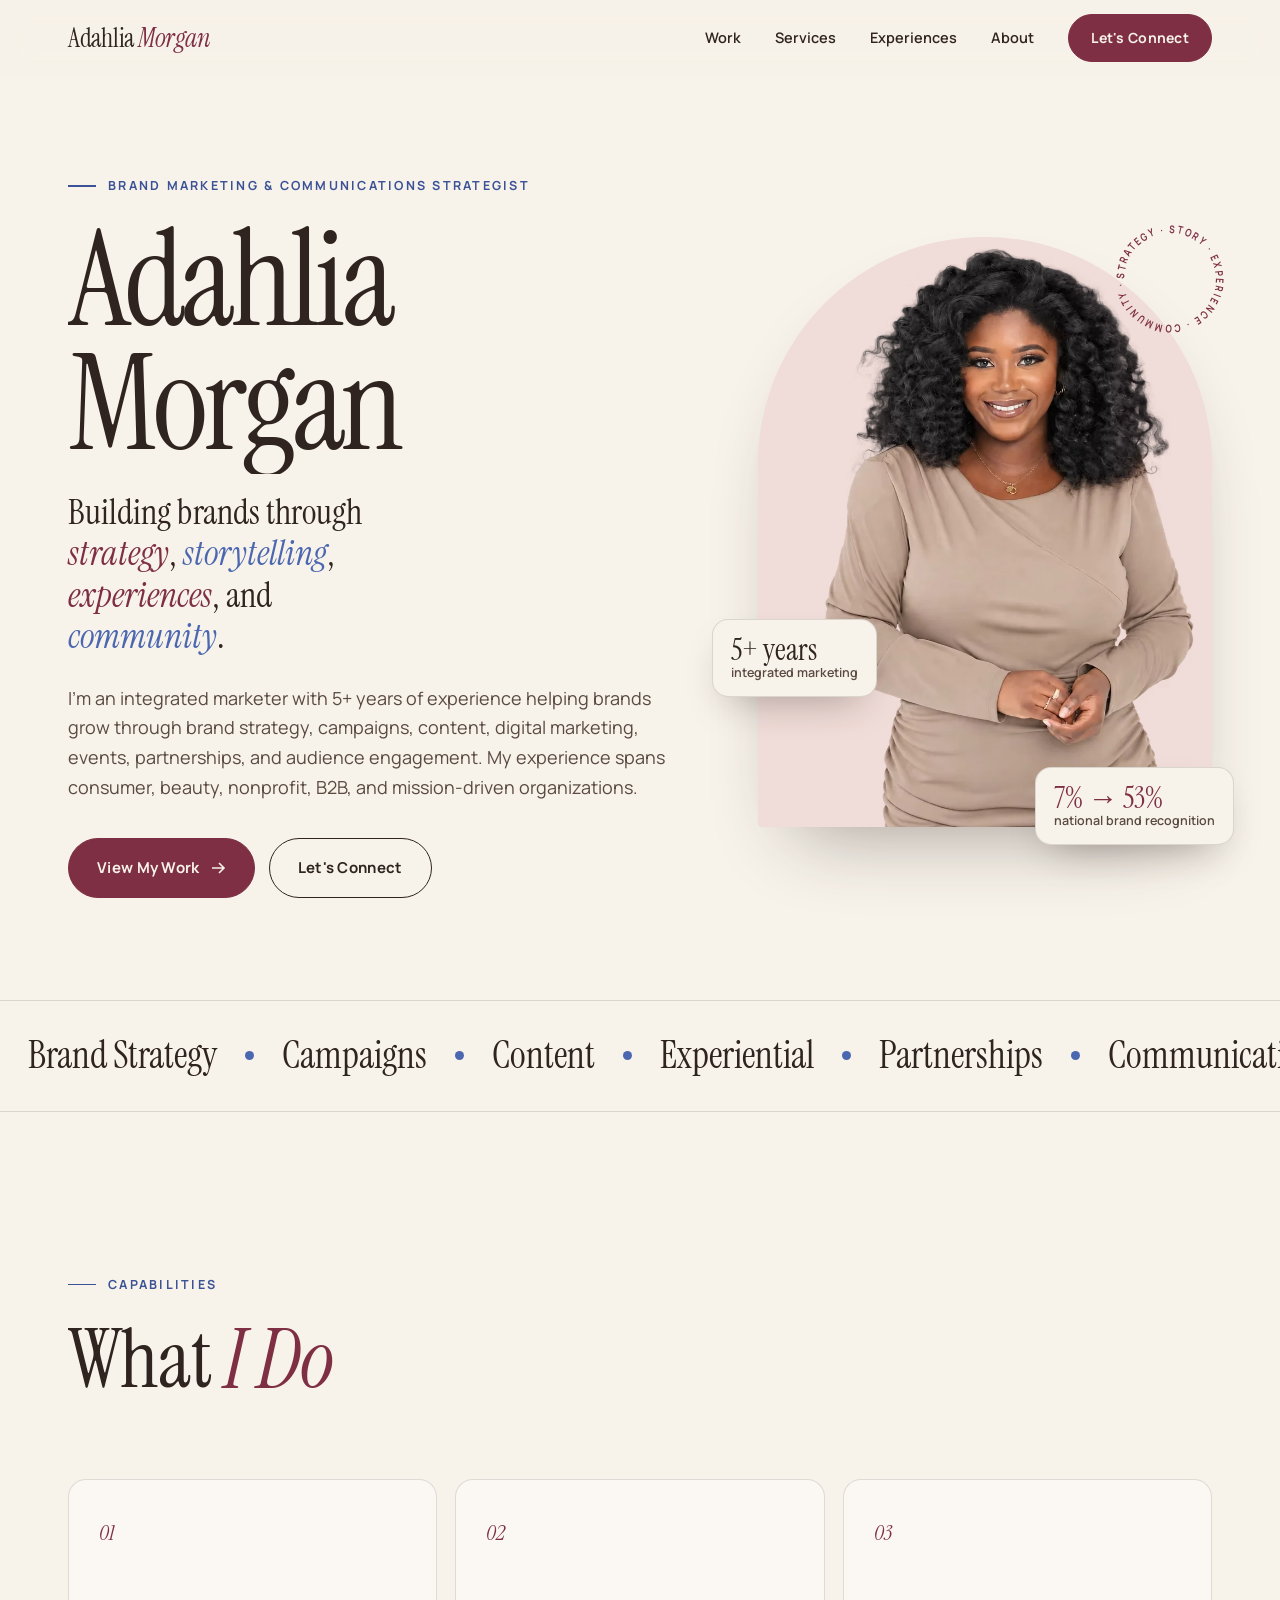
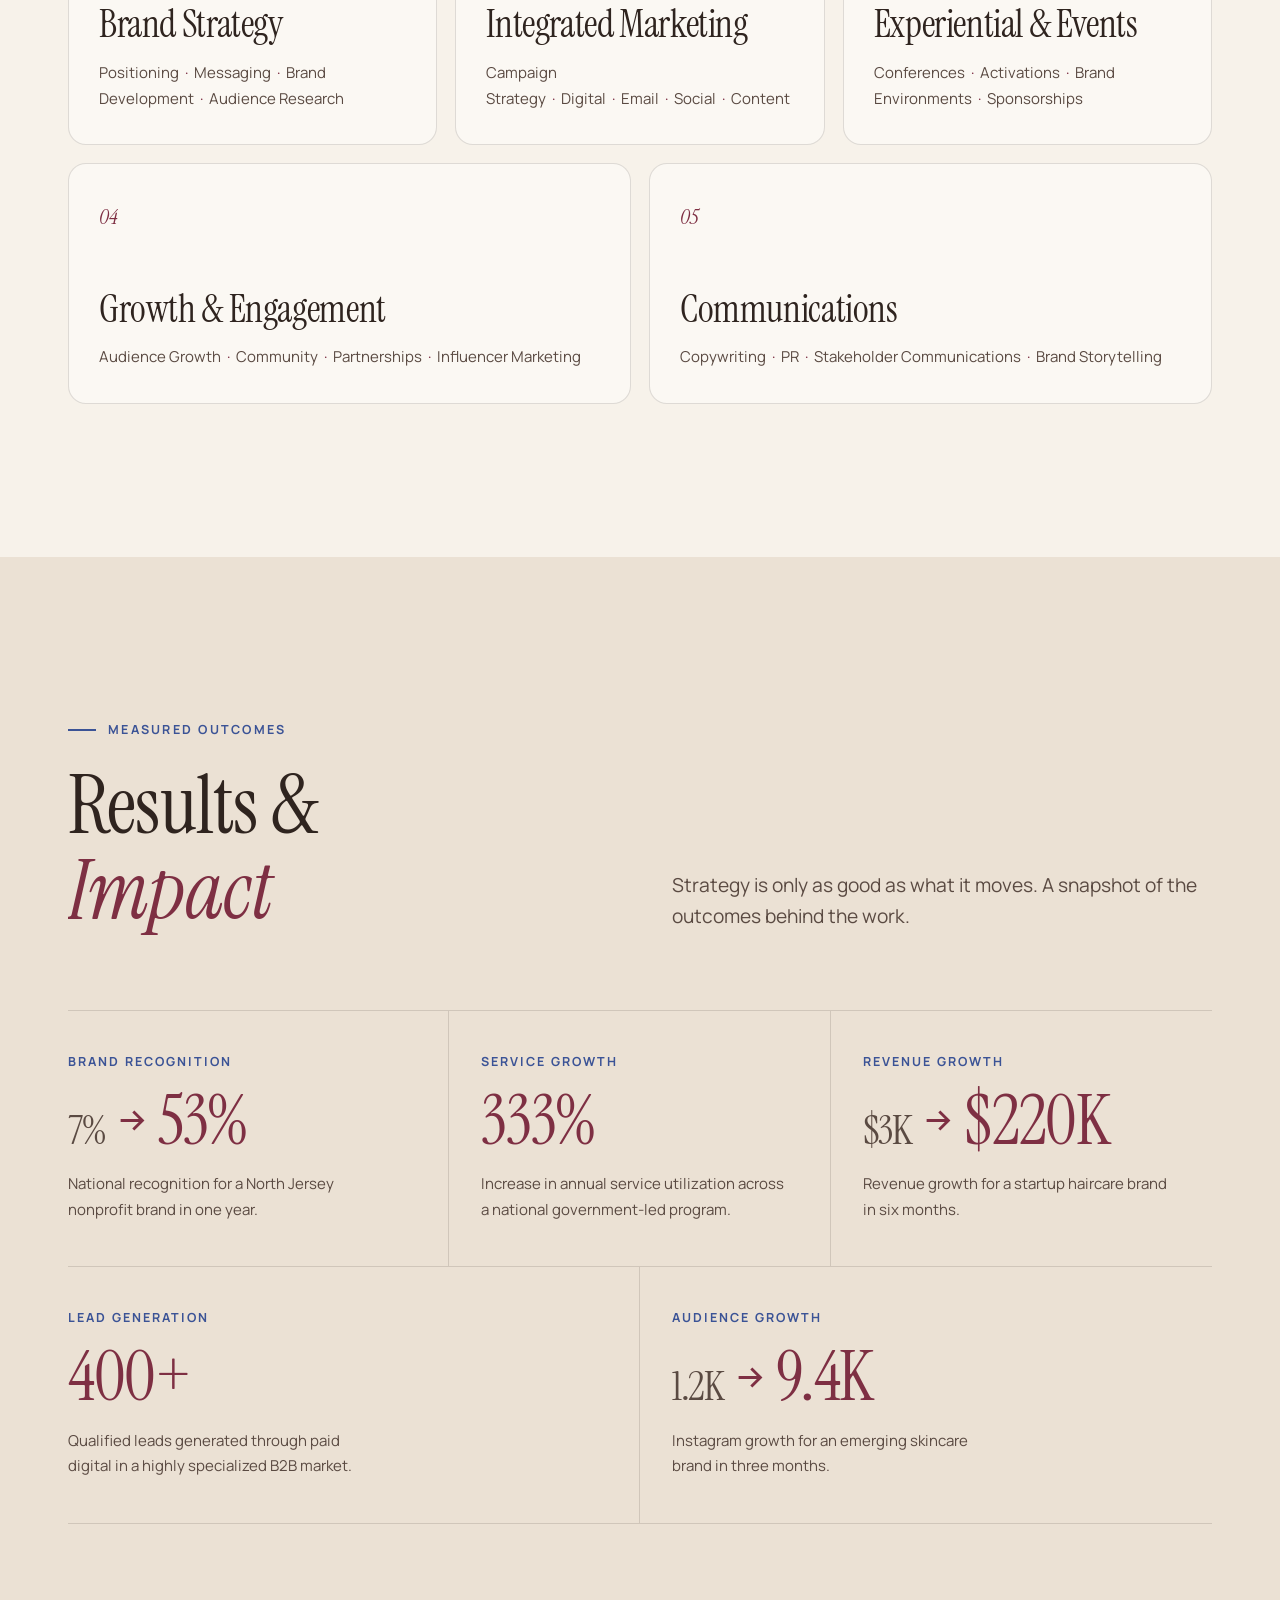
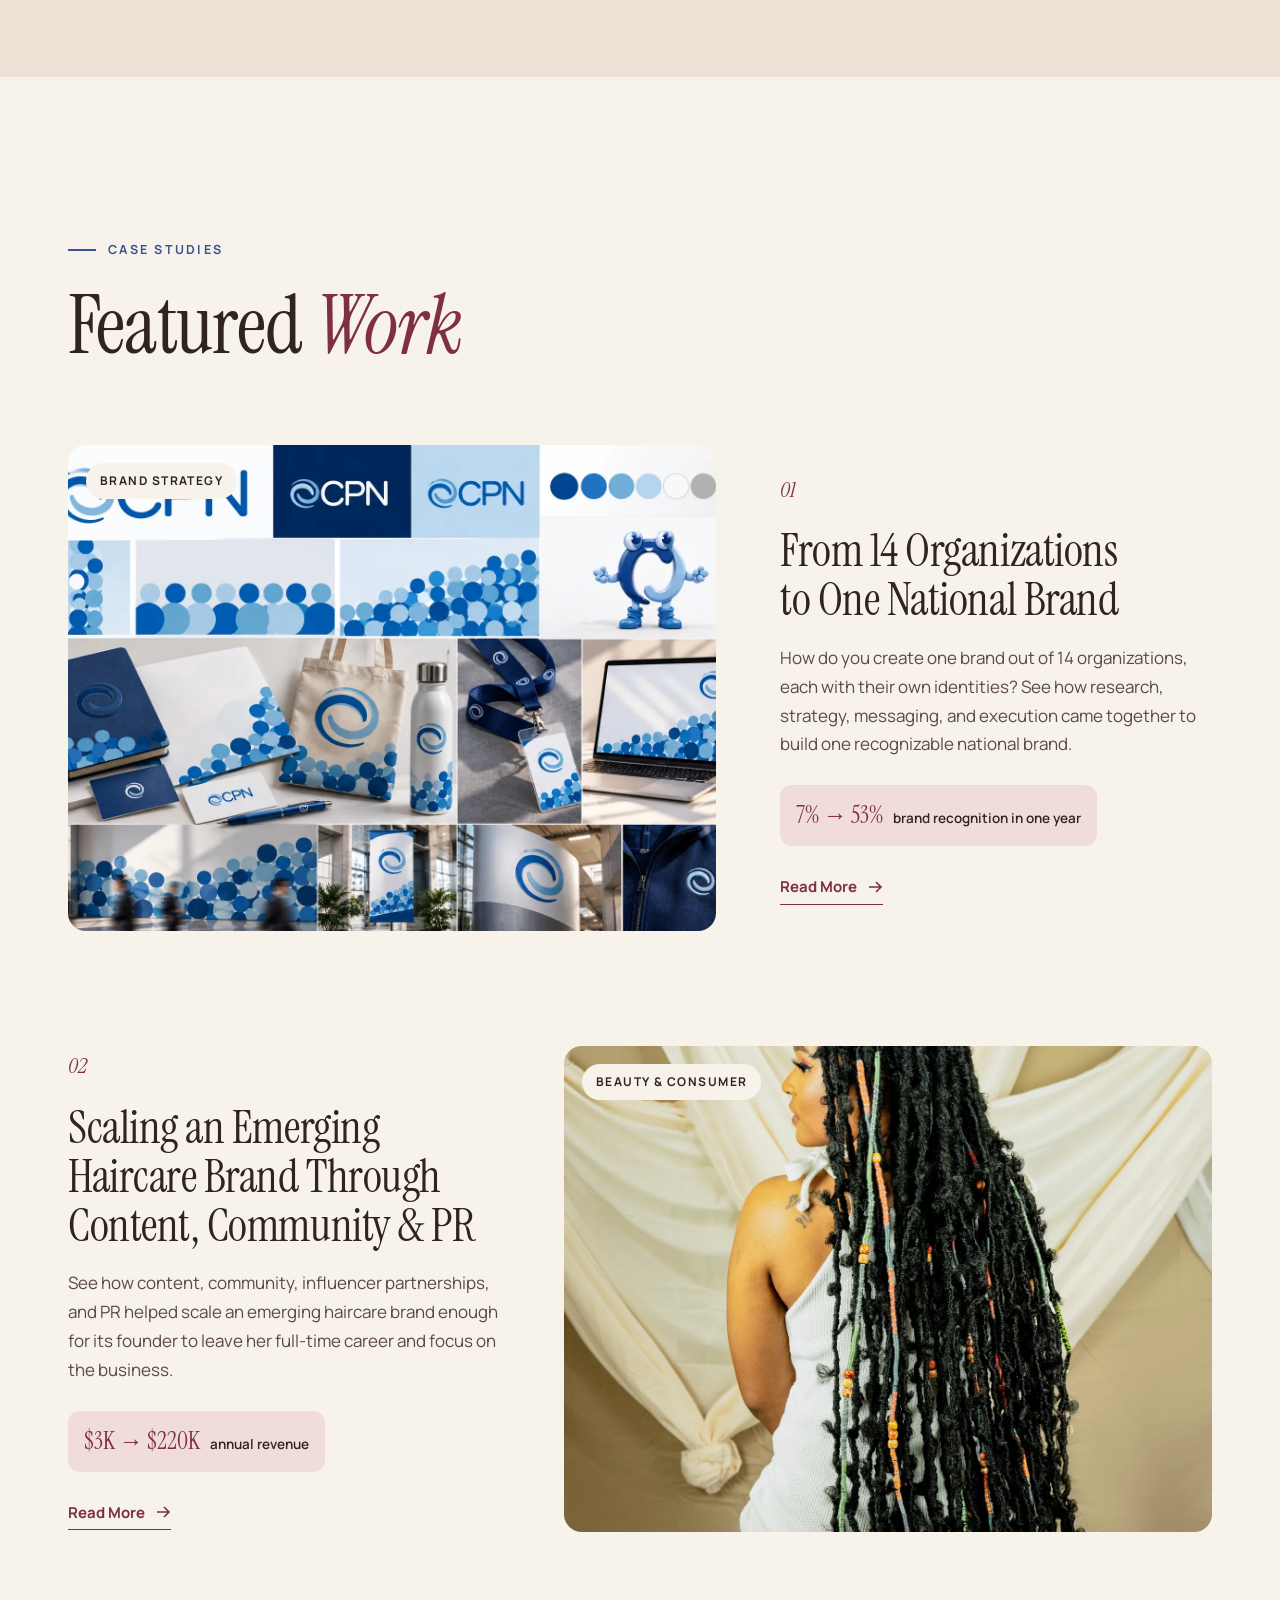
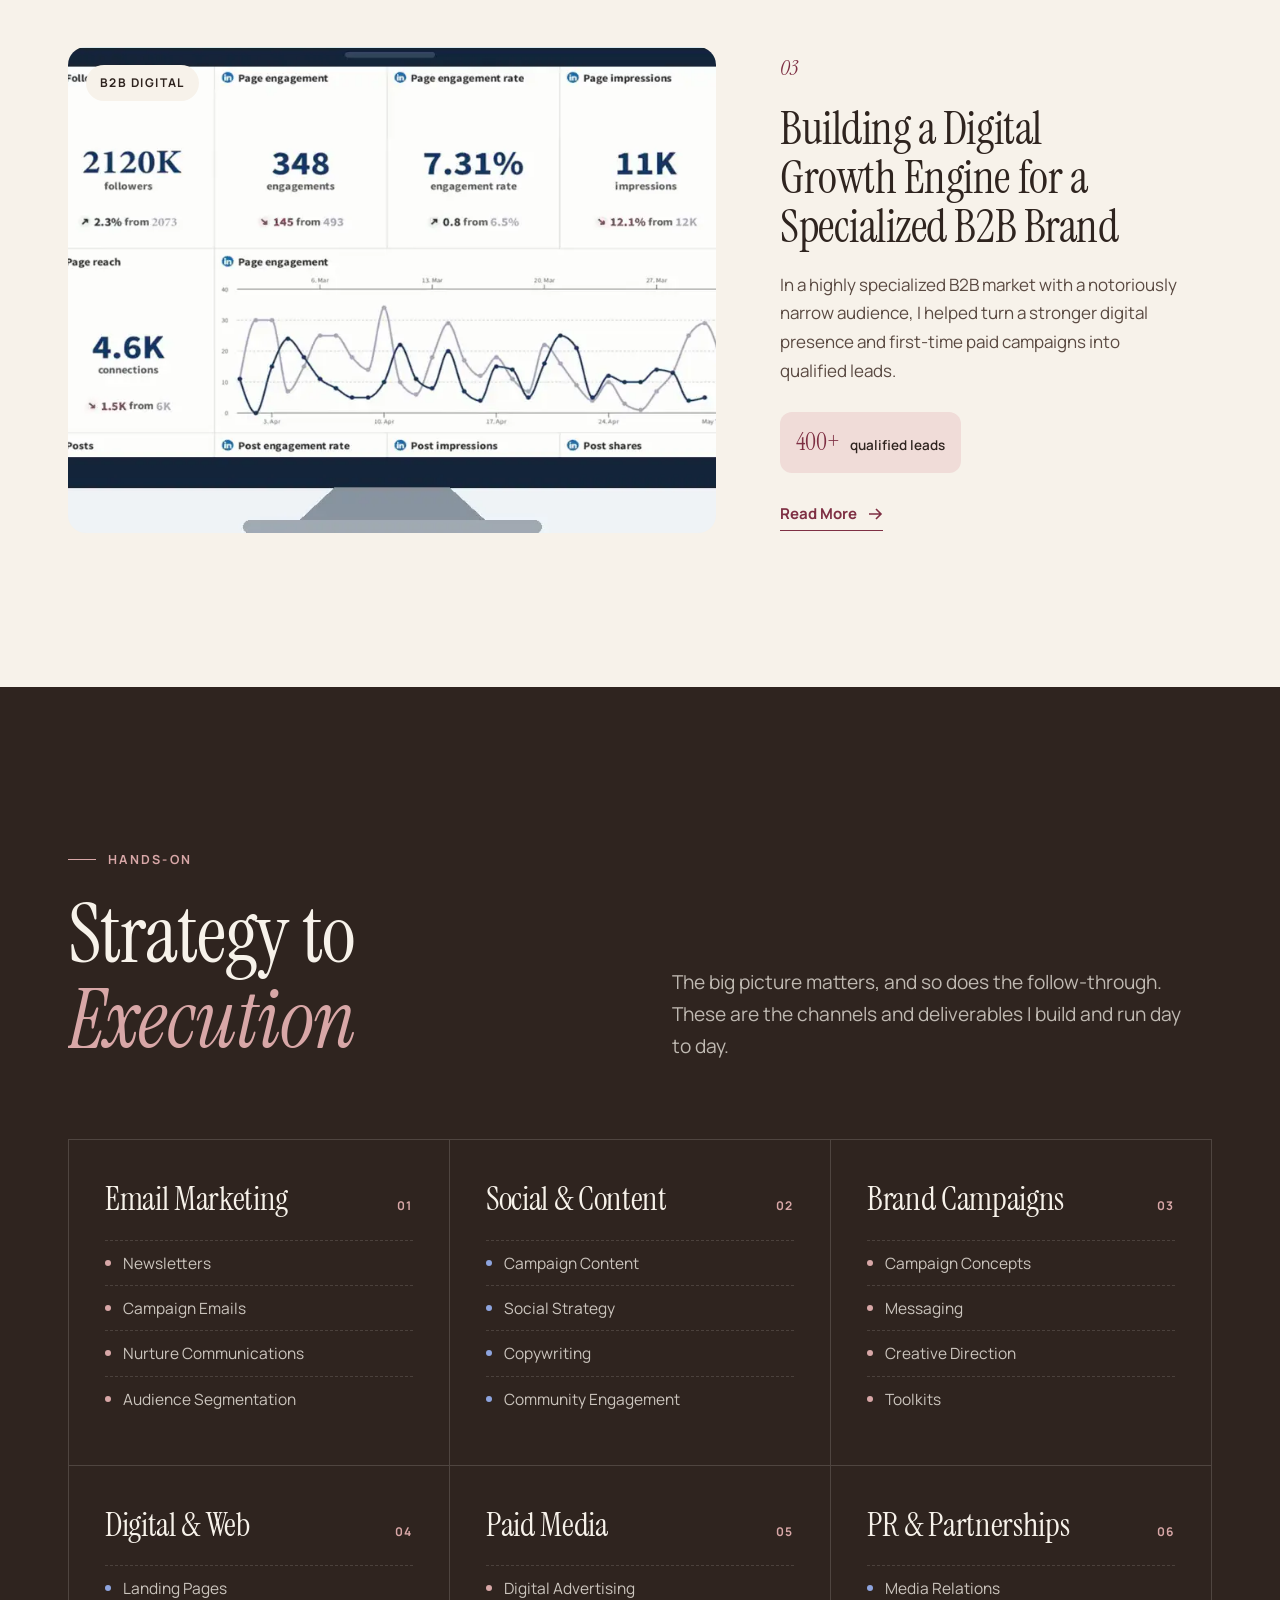
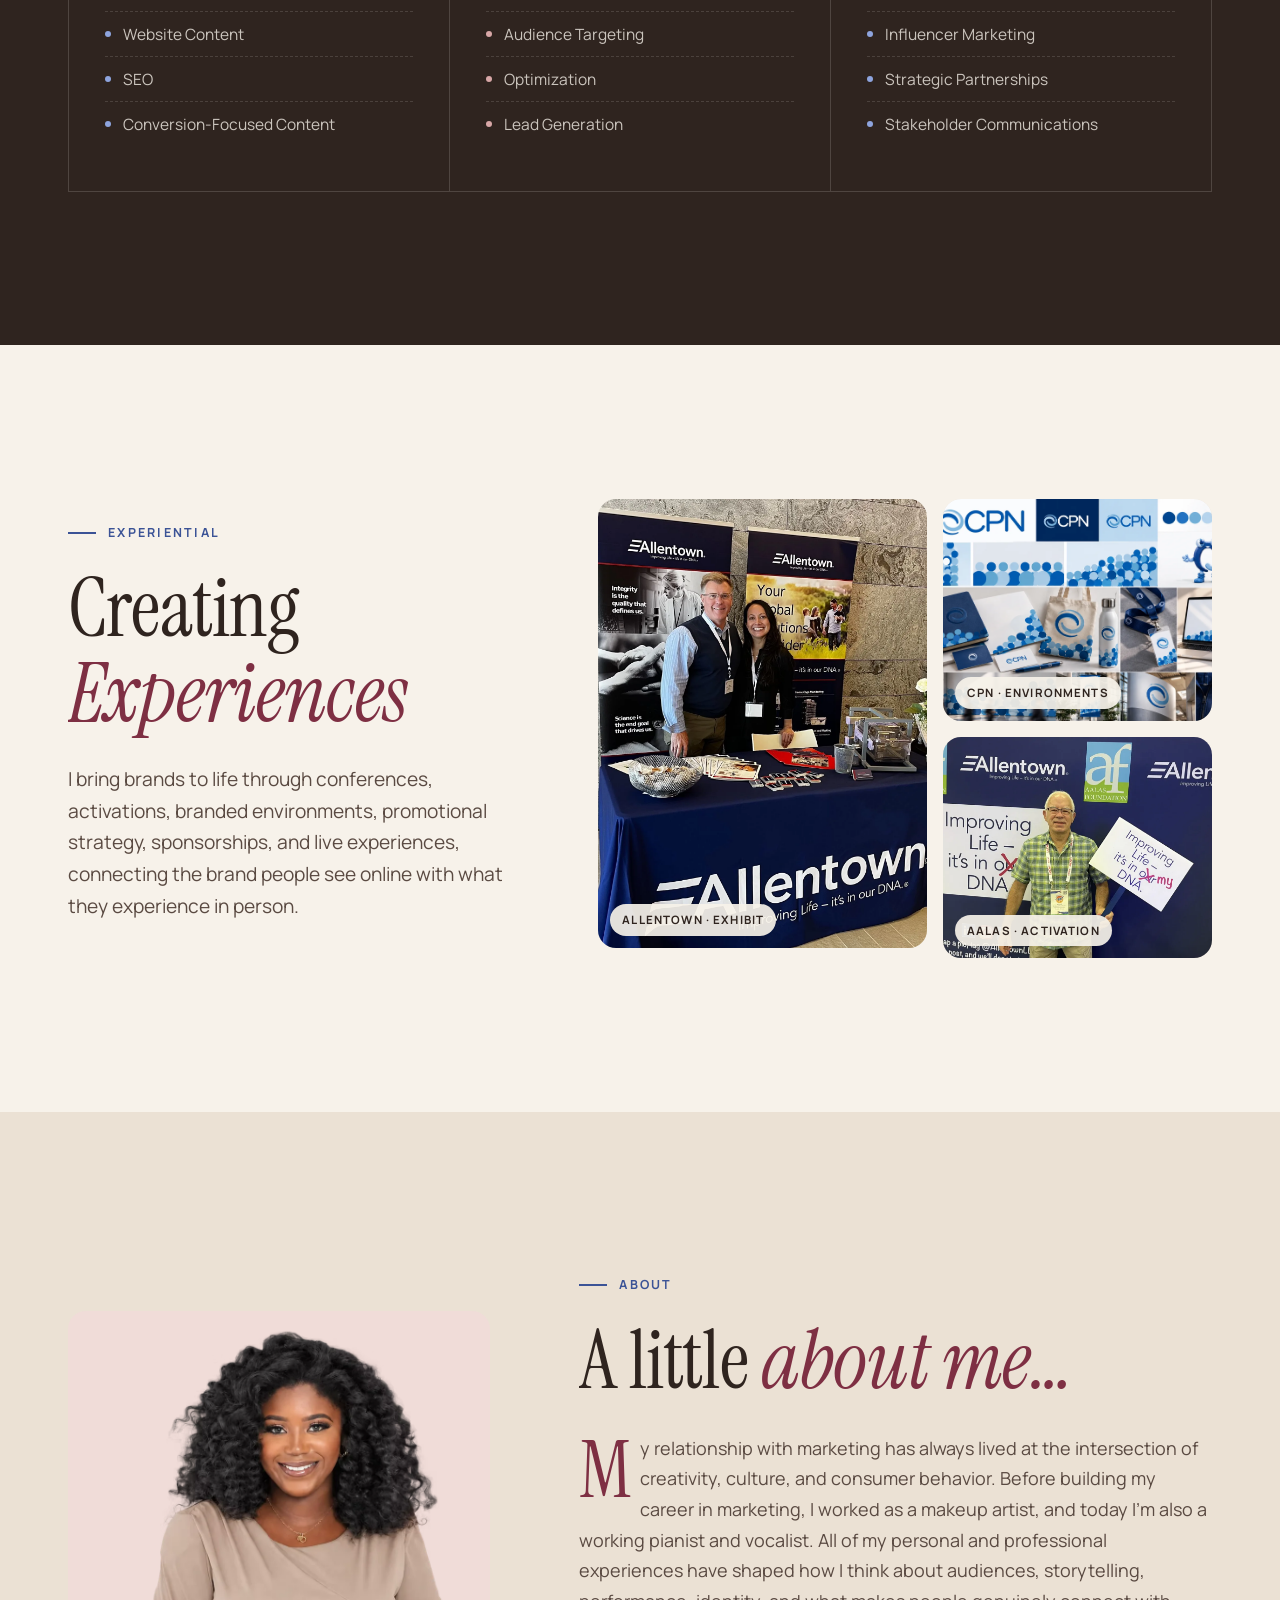
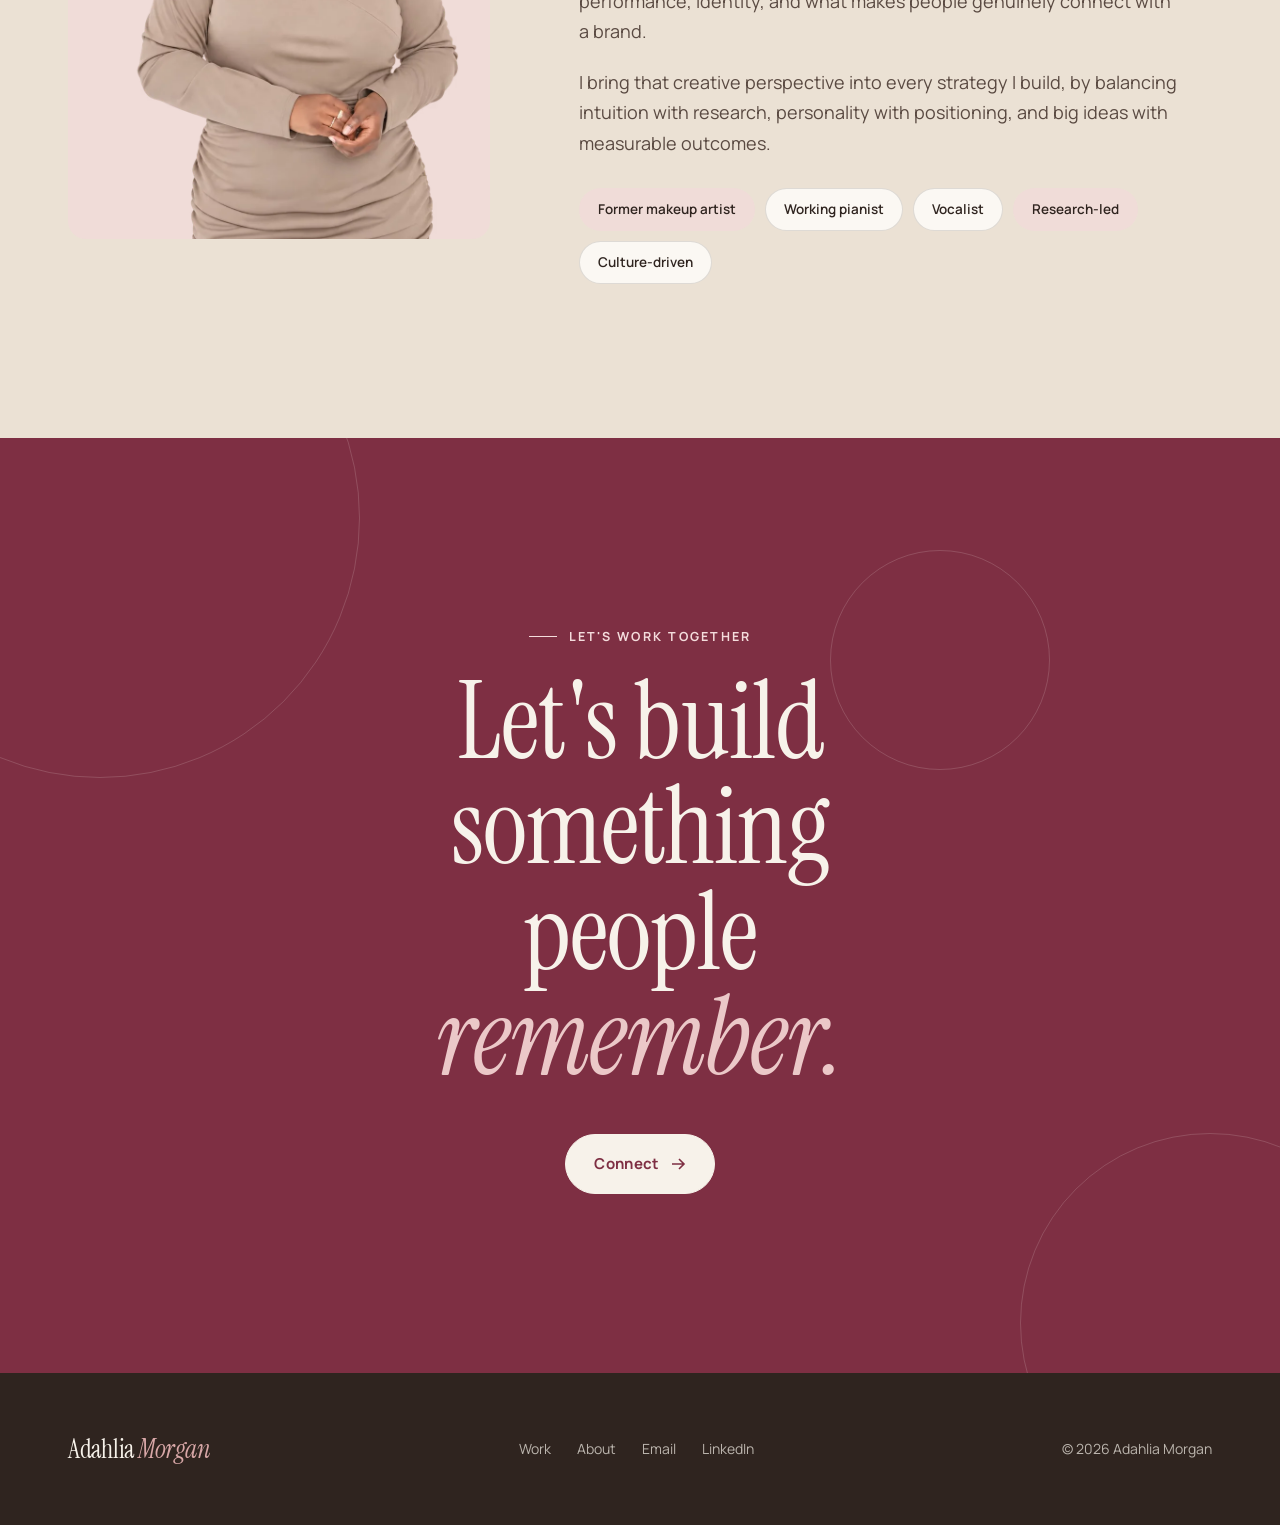
==== index.html @ 6a57d3b5 "Add Adahlia Morgan portfolio site Static homepage plus three case studies (CPN, Hairmuse, Allentown)" ====
<!doctype html>
<html lang="en">
<head>
  <meta charset="utf-8">
  <meta name="viewport" content="width=device-width, initial-scale=1">
  <title>Adahlia Morgan | Brand Marketing &amp; Communications Strategist</title>
  <meta name="description" content="Integrated marketer with 5+ years of experience building brands through strategy, storytelling, experiences, and community across consumer, beauty, nonprofit, and B2B.">
  <meta property="og:title" content="Adahlia Morgan | Brand Marketing & Communications Strategist">
  <meta property="og:description" content="Building brands through strategy, storytelling, experiences, and community.">
  <meta property="og:image" content="assets/img/cpn-identity-collage.webp">
  <meta name="theme-color" content="#F7F2EA">
  <link rel="icon" href="assets/img/favicon.svg" type="image/svg+xml">
  <link rel="preconnect" href="https://fonts.googleapis.com">
  <link rel="preconnect" href="https://fonts.gstatic.com" crossorigin>
  <link href="https://fonts.googleapis.com/css2?family=Instrument+Serif:ital@0;1&family=Manrope:wght@400;500;600;700;800&display=swap" rel="stylesheet">
  <link rel="stylesheet" href="assets/css/style.css">
</head>
<body>
  <a class="skip" href="#main">Skip to content</a>

  <header class="site-header">
    <div class="wrap">
      <a class="logo" href="./" aria-label="Adahlia Morgan, home">Adahlia <span>Morgan</span></a>
      <button class="nav-toggle" aria-label="Menu" aria-expanded="false" aria-controls="site-nav"><span></span></button>
      <nav class="nav" id="site-nav" aria-label="Main">
        <a href="#work">Work</a>
        <a href="#services">Services</a>
        <a href="#experiences">Experiences</a>
        <a href="#about">About</a>
        <a class="btn" href="#connect">Let's Connect</a>
      </nav>
    </div>
  </header>

  <main id="main">
    <!-- 1. HERO -->
    <section class="hero">
      <div class="wrap">
        <div class="hero-copy">
          <p class="eyebrow" data-reveal>Brand Marketing &amp; Communications Strategist</p>
          <h1 class="hero-name" data-split>Adahlia<br>Morgan</h1>
          <p class="hero-headline" data-reveal style="--d:.25s">Building brands through <em class="accent">strategy</em>, <em class="accent-blue">storytelling</em>, <em class="accent">experiences</em>, and <em class="accent-blue">community</em>.</p>
          <p class="lede" data-reveal style="--d:.35s">I'm an integrated marketer with 5+ years of experience helping brands grow through brand strategy, campaigns, content, digital marketing, events, partnerships, and audience engagement. My experience spans consumer, beauty, nonprofit, B2B, and mission-driven organizations.</p>
          <div class="hero-actions" data-reveal style="--d:.45s">
            <a class="btn" href="#work">View My Work <svg viewBox="0 0 16 16" fill="none" stroke="currentColor" stroke-width="1.6" aria-hidden="true"><path d="M2 8h12M9 3l5 5-5 5"/></svg></a>
            <a class="btn btn--ghost" href="#connect">Let's Connect</a>
          </div>
        </div>

        <div class="hero-portrait" data-reveal style="--d:.2s">
          <svg class="ring" viewBox="0 0 120 120" aria-hidden="true">
            <defs><path id="ring-path" d="M60,60 m-46,0 a46,46 0 1,1 92,0 a46,46 0 1,1 -92,0"/></defs>
            <text><textPath href="#ring-path" textLength="286" lengthAdjust="spacingAndGlyphs">Strategy · Story · Experience · Community · </textPath></text>
          </svg>
          <div class="arch">
            <img src="assets/img/adahlia-headshot.webp" width="900" height="1122" alt="Portrait of Adahlia Morgan smiling, wearing a taupe dress">
          </div>
          <div class="chip chip--a"><strong>5+ years</strong>integrated marketing</div>
          <div class="chip chip--b"><strong>7% → 53%</strong>national brand recognition</div>
        </div>
      </div>
    </section>

    <div class="marquee" aria-hidden="true">
      <div class="marquee-track">
        <div class="marquee-group">
          <span class="marquee-item">Brand Strategy</span><span class="marquee-dot"></span>
          <span class="marquee-item">Campaigns</span><span class="marquee-dot"></span>
          <span class="marquee-item">Content</span><span class="marquee-dot"></span>
          <span class="marquee-item">Experiential</span><span class="marquee-dot"></span>
          <span class="marquee-item">Partnerships</span><span class="marquee-dot"></span>
          <span class="marquee-item">Communications</span><span class="marquee-dot"></span>
          <span class="marquee-item">Community</span><span class="marquee-dot"></span>
          <span class="marquee-item">PR</span><span class="marquee-dot"></span>
        </div>
        <div class="marquee-group">
          <span class="marquee-item">Brand Strategy</span><span class="marquee-dot"></span>
          <span class="marquee-item">Campaigns</span><span class="marquee-dot"></span>
          <span class="marquee-item">Content</span><span class="marquee-dot"></span>
          <span class="marquee-item">Experiential</span><span class="marquee-dot"></span>
          <span class="marquee-item">Partnerships</span><span class="marquee-dot"></span>
          <span class="marquee-item">Communications</span><span class="marquee-dot"></span>
          <span class="marquee-item">Community</span><span class="marquee-dot"></span>
          <span class="marquee-item">PR</span><span class="marquee-dot"></span>
        </div>
      </div>
    </div>

    <!-- 2. WHAT I DO -->
    <section class="section" id="services">
      <div class="wrap">
        <div class="section-head">
          <div>
            <p class="eyebrow" data-reveal>Capabilities</p>
            <h2 data-split>What <em class="accent">I Do</em></h2>
          </div>
        </div>
        <div class="services" data-stagger="0.08">
          <article class="service">
            <span class="service-num">01</span>
            <h3>Brand Strategy</h3>
            <p>Positioning<span>·</span>Messaging<span>·</span>Brand Development<span>·</span>Audience Research</p>
          </article>
          <article class="service">
            <span class="service-num">02</span>
            <h3>Integrated Marketing</h3>
            <p>Campaign Strategy<span>·</span>Digital<span>·</span>Email<span>·</span>Social<span>·</span>Content</p>
          </article>
          <article class="service">
            <span class="service-num">03</span>
            <h3>Experiential &amp; Events</h3>
            <p>Conferences<span>·</span>Activations<span>·</span>Brand Environments<span>·</span>Sponsorships</p>
          </article>
          <article class="service">
            <span class="service-num">04</span>
            <h3>Growth &amp; Engagement</h3>
            <p>Audience Growth<span>·</span>Community<span>·</span>Partnerships<span>·</span>Influencer Marketing</p>
          </article>
          <article class="service">
            <span class="service-num">05</span>
            <h3>Communications</h3>
            <p>Copywriting<span>·</span>PR<span>·</span>Stakeholder Communications<span>·</span>Brand Storytelling</p>
          </article>
        </div>
      </div>
    </section>

    <!-- 3. RESULTS & IMPACT -->
    <section class="section section--sand" id="results">
      <div class="wrap">
        <div class="section-head">
          <div>
            <p class="eyebrow" data-reveal>Measured outcomes</p>
            <h2 data-split>Results &amp;<br><em class="accent">Impact</em></h2>
          </div>
          <p class="lede" data-reveal>Strategy is only as good as what it moves. A snapshot of the outcomes behind the work.</p>
        </div>
        <div class="results" data-stagger="0.08">
          <div class="result">
            <span class="result-label">Brand Recognition</span>
            <div class="result-figure"><span class="from">7%</span><svg class="arrow" viewBox="0 0 16 16" fill="none" stroke="currentColor" stroke-width="1.6" aria-label="to"><path d="M2 8h12M9 3l5 5-5 5"/></svg><span class="to" data-count="53" data-suffix="%">53%</span></div>
            <p>National recognition for a North Jersey nonprofit brand in one year.</p>
          </div>
          <div class="result">
            <span class="result-label">Service Growth</span>
            <div class="result-figure"><span class="to" data-count="333" data-suffix="%">333%</span></div>
            <p>Increase in annual service utilization across a national government-led program.</p>
          </div>
          <div class="result">
            <span class="result-label">Revenue Growth</span>
            <div class="result-figure"><span class="from">$3K</span><svg class="arrow" viewBox="0 0 16 16" fill="none" stroke="currentColor" stroke-width="1.6" aria-label="to"><path d="M2 8h12M9 3l5 5-5 5"/></svg><span class="to" data-count="220" data-prefix="$" data-suffix="K">$220K</span></div>
            <p>Revenue growth for a startup haircare brand in six months.</p>
          </div>
          <div class="result">
            <span class="result-label">Lead Generation</span>
            <div class="result-figure"><span class="to" data-count="400" data-suffix="+">400+</span></div>
            <p>Qualified leads generated through paid digital in a highly specialized B2B market.</p>
          </div>
          <div class="result">
            <span class="result-label">Audience Growth</span>
            <div class="result-figure"><span class="from">1.2K</span><svg class="arrow" viewBox="0 0 16 16" fill="none" stroke="currentColor" stroke-width="1.6" aria-label="to"><path d="M2 8h12M9 3l5 5-5 5"/></svg><span class="to" data-count="9.4" data-suffix="K">9.4K</span></div>
            <p>Instagram growth for an emerging skincare brand in three months.</p>
          </div>
        </div>
      </div>
    </section>

    <!-- 4. FEATURED WORK -->
    <section class="section" id="work">
      <div class="wrap">
        <div class="section-head">
          <div>
            <p class="eyebrow" data-reveal>Case studies</p>
            <h2 data-split>Featured <em class="accent">Work</em></h2>
          </div>
          <p class="lede" data-reveal>A closer look at the brands and campaigns I've helped shape, grow, and bring to life across different industries.</p>
        </div>

        <div class="work-list">
          <a class="work-item" href="work/cpn.html" data-reveal>
            <div class="work-media">
              <span class="tag">Brand Strategy</span>
              <img src="assets/img/cpn-identity-collage.webp" width="1536" height="1024" loading="lazy" alt="CPN brand identity system shown across logo, merchandise, signage, and digital applications">
            </div>
            <div class="work-copy">
              <span class="work-index">01</span>
              <h3>From 14 Organizations to One National Brand</h3>
              <p>How do you create one brand out of 14 organizations, each with their own identities? See how research, strategy, messaging, and execution came together to build one recognizable national brand.</p>
              <div class="work-stat"><strong>7% → 53%</strong> brand recognition in one year</div><br>
              <span class="link-arrow">Read More <svg viewBox="0 0 16 16" fill="none" stroke="currentColor" stroke-width="1.6" aria-hidden="true"><path d="M2 8h12M9 3l5 5-5 5"/></svg></span>
            </div>
          </a>

          <a class="work-item" href="work/hairmuse.html" data-reveal>
            <div class="work-media">
              <span class="tag">Beauty &amp; Consumer</span>
              <img src="assets/img/hairmuse-editorial.webp" width="1400" height="1750" loading="lazy" alt="Editorial photo of a Hairmuse client with long beaded locs against a draped cream backdrop" style="object-position: 50% 30%">
            </div>
            <div class="work-copy">
              <span class="work-index">02</span>
              <h3>Scaling an Emerging Haircare Brand Through Content, Community &amp; PR</h3>
              <p>See how content, community, influencer partnerships, and PR helped scale an emerging haircare brand enough for its founder to leave her full-time career and focus on the business.</p>
              <div class="work-stat"><strong>$3K → $220K</strong> annual revenue</div><br>
              <span class="link-arrow">Read More <svg viewBox="0 0 16 16" fill="none" stroke="currentColor" stroke-width="1.6" aria-hidden="true"><path d="M2 8h12M9 3l5 5-5 5"/></svg></span>
            </div>
          </a>

          <a class="work-item" href="work/allentown.html" data-reveal>
            <div class="work-media">
              <span class="tag">B2B Digital</span>
              <video src="assets/video/allentown-kpi.mp4" poster="assets/img/allentown-kpi-poster.webp" muted loop playsinline autoplay data-loop preload="none" aria-label="Animated LinkedIn performance dashboard for Allentown"></video>
            </div>
            <div class="work-copy">
              <span class="work-index">03</span>
              <h3>Building a Digital Growth Engine for a Specialized B2B Brand</h3>
              <p>In a highly specialized B2B market with a notoriously narrow audience, I helped turn a stronger digital presence and first-time paid campaigns into qualified leads.</p>
              <div class="work-stat"><strong>400+</strong> qualified leads</div><br>
              <span class="link-arrow">Read More <svg viewBox="0 0 16 16" fill="none" stroke="currentColor" stroke-width="1.6" aria-hidden="true"><path d="M2 8h12M9 3l5 5-5 5"/></svg></span>
            </div>
          </a>
        </div>
      </div>
    </section>

    <!-- 5. STRATEGY TO EXECUTION -->
    <section class="section section--dark" id="execution">
      <div class="wrap">
        <div class="section-head">
          <div>
            <p class="eyebrow" data-reveal>Hands-on</p>
            <h2 data-split>Strategy to<br><em style="color:var(--blush)">Execution</em></h2>
          </div>
          <p class="lede" data-reveal>The big picture matters, and so does the follow-through. These are the channels and deliverables I build and run day to day.</p>
        </div>
        <div class="capabilities" data-stagger="0.06">
          <div class="capability">
            <h3>Email Marketing <small>01</small></h3>
            <ul><li>Newsletters</li><li>Campaign Emails</li><li>Nurture Communications</li><li>Audience Segmentation</li></ul>
          </div>
          <div class="capability">
            <h3>Social &amp; Content <small>02</small></h3>
            <ul><li>Campaign Content</li><li>Social Strategy</li><li>Copywriting</li><li>Community Engagement</li></ul>
          </div>
          <div class="capability">
            <h3>Brand Campaigns <small>03</small></h3>
            <ul><li>Campaign Concepts</li><li>Messaging</li><li>Creative Direction</li><li>Toolkits</li></ul>
          </div>
          <div class="capability">
            <h3>Digital &amp; Web <small>04</small></h3>
            <ul><li>Landing Pages</li><li>Website Content</li><li>SEO</li><li>Conversion-Focused Content</li></ul>
          </div>
          <div class="capability">
            <h3>Paid Media <small>05</small></h3>
            <ul><li>Digital Advertising</li><li>Audience Targeting</li><li>Optimization</li><li>Lead Generation</li></ul>
          </div>
          <div class="capability">
            <h3>PR &amp; Partnerships <small>06</small></h3>
            <ul><li>Media Relations</li><li>Influencer Marketing</li><li>Strategic Partnerships</li><li>Stakeholder Communications</li></ul>
          </div>
        </div>
      </div>
    </section>

    <!-- 6. CREATING EXPERIENCES -->
    <section class="section" id="experiences">
      <div class="wrap experiences">
        <div>
          <p class="eyebrow" data-reveal>Experiential</p>
          <h2 data-split>Creating<br><em class="accent">Experiences</em></h2>
          <p class="lede" data-reveal>I bring brands to life through conferences, activations, branded environments, promotional strategy, sponsorships, and live experiences, connecting the brand people see online with what they experience in person.</p>
        </div>
        <div class="collage" data-stagger="0.1">
          <figure>
            <img src="assets/img/allentown-booth.webp" width="1280" height="1668" loading="lazy" alt="Allentown branded exhibit booth with banners, table display, and product samples">
            <figcaption>Allentown · Exhibit</figcaption>
          </figure>
          <figure>
            <img src="assets/img/cpn-identity-collage.webp" width="1536" height="1024" loading="lazy" alt="CPN brand environment with banners, wall graphics, and branded merchandise" style="object-position: 30% 85%">
            <figcaption>CPN · Environments</figcaption>
          </figure>
          <figure>
            <img src="assets/img/allentown-aalas-event.webp" width="1200" height="944" loading="lazy" alt="Attendee holding an 'Improving Life, it's in my DNA' sign at the Allentown and AALAS Foundation photo wall" style="object-position: 40% 30%">
            <figcaption>AALAS · Activation</figcaption>
          </figure>
        </div>
      </div>
    </section>

    <!-- 7. ABOUT -->
    <section class="section section--sand" id="about">
      <div class="wrap about">
        <div class="about-portrait" data-reveal>
          <div class="frame">
            <img src="assets/img/adahlia-headshot.webp" width="900" height="1122" loading="lazy" alt="Adahlia Morgan">
          </div>
        </div>
        <div class="about-copy">
          <p class="eyebrow" data-reveal>About</p>
          <h2 data-split>A little <em class="accent">about me…</em></h2>
          <p class="dropcap" data-reveal>My relationship with marketing has always lived at the intersection of creativity, culture, and consumer behavior. Before building my career in marketing, I worked as a makeup artist, and today I'm also a working pianist and vocalist. All of my personal and professional experiences have shaped how I think about audiences, storytelling, performance, identity, and what makes people genuinely connect with a brand.</p>
          <p data-reveal>I bring that creative perspective into every strategy I build, by balancing intuition with research, personality with positioning, and big ideas with measurable outcomes.</p>
          <div class="about-tags" data-stagger="0.05">
            <span>Former makeup artist</span>
            <span>Working pianist</span>
            <span>Vocalist</span>
            <span>Research-led</span>
            <span>Culture-driven</span>
          </div>
        </div>
      </div>
    </section>

    <!-- 8. FINAL CTA -->
    <section class="cta" id="connect">
      <div class="cta-bg" aria-hidden="true">
        <span style="width:520px;height:520px;left:-160px;top:-180px"></span>
        <span style="width:380px;height:380px;right:-120px;bottom:-140px"></span>
        <span style="width:220px;height:220px;right:18%;top:12%"></span>
      </div>
      <div class="wrap">
        <p class="eyebrow" data-reveal>Let's work together</p>
        <h2 data-split>Let's build something<br>people <em>remember.</em></h2>
        <a class="btn btn--light" href="mailto:CLIENT-EMAIL@example.com" data-reveal>Connect <svg viewBox="0 0 16 16" fill="none" stroke="currentColor" stroke-width="1.6" aria-hidden="true"><path d="M2 8h12M9 3l5 5-5 5"/></svg></a>
      </div>
    </section>
  </main>

  <footer class="site-footer">
    <div class="wrap">
      <a class="logo" href="./">Adahlia <span>Morgan</span></a>
      <nav aria-label="Footer">
        <a href="#work">Work</a>
        <a href="#about">About</a>
        <a href="mailto:CLIENT-EMAIL@example.com">Email</a>
        <a href="https://www.linkedin.com/" rel="noopener">LinkedIn</a>
      </nav>
      <p style="margin:0">© <span data-year>2026</span> Adahlia Morgan</p>
    </div>
  </footer>

  <script src="assets/js/main.js"></script>
</body>
</html>
---- assets/css/style.css ----
/* ==========================================================================
   Adahlia Morgan — Portfolio
   Editorial serif + clean sans, warm neutrals with burgundy & cobalt accents
   ========================================================================== */

:root {
  --cream: #F7F2EA;
  --sand: #D8C7B3;
  --sand-soft: #EBE1D4;
  --espresso: #2F241F;
  --espresso-soft: #5A4A42;
  --burgundy: #7E2F43;
  --burgundy-deep: #64243A;
  --cobalt: #4B67B0;
  --cobalt-ink: #3B5396; /* cobalt for small text: passes AA on cream and sand */
  --blush: #D8A7A7;
  --blush-soft: #F0DCD8;
  --line: rgba(47, 36, 31, 0.14);

  --serif: "Instrument Serif", "Times New Roman", serif;
  --sans: "Manrope", system-ui, -apple-system, "Segoe UI", sans-serif;

  --wrap: 1240px;
  --gutter: clamp(20px, 4vw, 48px);
  --section: clamp(88px, 12vw, 160px);
  --radius: 18px;
  --ease: cubic-bezier(0.22, 1, 0.36, 1);
}

*, *::before, *::after { box-sizing: border-box; }
html { scroll-behavior: smooth; -webkit-text-size-adjust: 100%; }
body {
  margin: 0;
  background: var(--cream);
  color: var(--espresso);
  font-family: var(--sans);
  font-size: 17px;
  line-height: 1.7;
  -webkit-font-smoothing: antialiased;
  text-rendering: optimizeLegibility;
}
img, video { display: block; max-width: 100%; height: auto; }
a { color: inherit; }
::selection { background: var(--blush); color: var(--espresso); }
:focus-visible { outline: 2px solid var(--cobalt); outline-offset: 3px; border-radius: 4px; }

.wrap { width: 100%; max-width: var(--wrap); margin: 0 auto; padding: 0 var(--gutter); }
.skip { position: absolute; left: -9999px; top: 0; }
.skip:focus { left: 16px; top: 16px; z-index: 100; background: var(--espresso); color: var(--cream); padding: 10px 16px; border-radius: 8px; }

/* ---------- Type ---------- */
h1, h2, h3, h4 { font-family: var(--serif); font-weight: 400; line-height: 1.04; letter-spacing: -0.01em; margin: 0; text-wrap: balance; }
h2 { font-size: clamp(44px, 6.4vw, 88px); }
h3 { font-size: clamp(28px, 3vw, 38px); line-height: 1.12; }
p { margin: 0 0 1.1em; text-wrap: pretty; }
em, .italic { font-style: italic; }
.accent { color: var(--burgundy); font-style: italic; }
.accent-blue { color: var(--cobalt); font-style: italic; }

.eyebrow {
  display: inline-flex; align-items: center; gap: 12px;
  font-family: var(--sans); font-size: 12.5px; font-weight: 700;
  letter-spacing: 0.18em; text-transform: uppercase; color: var(--cobalt-ink);
  margin-bottom: 22px;
}
.eyebrow::before { content: ""; width: 28px; height: 1.5px; background: currentColor; }
.lede { font-size: clamp(18px, 1.5vw, 21px); line-height: 1.65; color: var(--espresso-soft); max-width: 62ch; }

/* ---------- Buttons ---------- */
.btn {
  --bg: var(--burgundy); --fg: var(--cream);
  display: inline-flex; align-items: center; gap: 10px;
  padding: 16px 28px; border-radius: 999px;
  background: var(--bg); color: var(--fg);
  font-family: var(--sans); font-size: 15px; font-weight: 700; letter-spacing: 0.02em;
  text-decoration: none; border: 1.5px solid var(--bg);
  transition: transform .4s var(--ease), background .3s, color .3s, border-color .3s;
}
.btn svg { width: 16px; height: 16px; transition: transform .4s var(--ease); }
.btn:hover { background: var(--burgundy-deep); border-color: var(--burgundy-deep); }
.btn:hover svg { transform: translateX(4px); }
.btn:active { transform: scale(0.97); }
.btn--ghost { --bg: transparent; --fg: var(--espresso); border-color: var(--espresso); }
.btn--ghost:hover { background: var(--espresso); color: var(--cream); border-color: var(--espresso); }
.btn--light { --bg: var(--cream); --fg: var(--burgundy); }
.btn--light:hover { background: #fff; border-color: #fff; color: var(--burgundy-deep); }

.link-arrow {
  display: inline-flex; align-items: center; gap: 10px;
  font-weight: 700; font-size: 15px; text-decoration: none; color: var(--burgundy);
  padding-bottom: 4px; border-bottom: 1.5px solid currentColor;
}
.link-arrow svg { width: 16px; height: 16px; transition: transform .4s var(--ease); }
.link-arrow:hover svg { transform: translateX(5px); }

/* ---------- Header ---------- */
.site-header {
  position: sticky; top: 0; z-index: 50;
  background: rgba(247, 242, 234, 0.82);
  backdrop-filter: saturate(160%) blur(14px); -webkit-backdrop-filter: saturate(160%) blur(14px);
  border-bottom: 1px solid transparent;
  transition: border-color .3s;
}
.site-header.is-scrolled { border-bottom-color: var(--line); }
.site-header .wrap { display: flex; align-items: center; justify-content: space-between; height: 76px; }
.logo { font-family: var(--serif); font-size: 26px; text-decoration: none; letter-spacing: -0.01em; }
.logo span { color: var(--burgundy); font-style: italic; }
.nav { display: flex; align-items: center; gap: 34px; }
.nav a:not(.btn) { font-size: 14.5px; font-weight: 600; text-decoration: none; position: relative; }
.nav a:not(.btn)::after {
  content: ""; position: absolute; left: 0; bottom: -4px; width: 100%; height: 1.5px;
  background: var(--burgundy); transform: scaleX(0); transform-origin: right; transition: transform .45s var(--ease);
}
.nav a:not(.btn):hover::after { transform: scaleX(1); transform-origin: left; }
.nav .btn { padding: 11px 22px; font-size: 14px; }
.nav-toggle { display: none; }

@media (max-width: 820px) {
  .nav-toggle {
    display: inline-flex; align-items: center; justify-content: center;
    width: 46px; height: 46px; border-radius: 50%; border: 1.5px solid var(--espresso);
    background: transparent; color: var(--espresso); cursor: pointer;
  }
  .nav-toggle span, .nav-toggle span::before, .nav-toggle span::after {
    display: block; width: 18px; height: 1.5px; background: currentColor; position: relative; transition: transform .3s var(--ease), background .3s;
  }
  .nav-toggle span::before, .nav-toggle span::after { content: ""; position: absolute; left: 0; }
  .nav-toggle span::before { top: -6px; }
  .nav-toggle span::after { top: 6px; }
  .nav-open .nav-toggle span { background: transparent; }
  .nav-open .nav-toggle span::before { transform: translateY(6px) rotate(45deg); }
  .nav-open .nav-toggle span::after { transform: translateY(-6px) rotate(-45deg); }
  .nav {
    position: fixed; inset: 76px 0 auto 0; flex-direction: column; align-items: flex-start; gap: 22px;
    padding: 28px var(--gutter) 36px; background: var(--cream); border-bottom: 1px solid var(--line);
    opacity: 0; visibility: hidden; transform: translateY(-8px);
    transition: opacity .3s var(--ease), transform .3s var(--ease), visibility .3s;
  }
  .nav a:not(.btn) { font-family: var(--serif); font-size: 32px; font-weight: 400; }
  .nav-open .nav { opacity: 1; visibility: visible; transform: none; }
}

/* ---------- Hero ---------- */
.hero { padding: clamp(48px, 7vw, 96px) 0 clamp(64px, 8vw, 110px); position: relative; overflow: hidden; }
.hero .wrap { display: grid; grid-template-columns: 1.15fr 0.85fr; gap: clamp(40px, 6vw, 90px); align-items: center; }
.hero-name { font-size: clamp(64px, 10.5vw, 150px); line-height: 0.92; letter-spacing: -0.025em; margin-bottom: 26px; }
.hero-name .line { display: block; }
.hero-name .line:nth-child(2) { font-style: italic; color: var(--burgundy); padding-left: 0.6em; }
.hero-headline { font-family: var(--serif); font-size: clamp(26px, 2.7vw, 38px); line-height: 1.2; max-width: 22ch; margin-bottom: 26px; }
.hero-headline .rotator { color: var(--cobalt); font-style: italic; display: inline-block; position: relative; }
.hero .lede { margin-bottom: 36px; font-size: 18px; }
.hero-actions { display: flex; flex-wrap: wrap; gap: 14px; }

.hero-portrait { position: relative; justify-self: end; width: min(100%, 460px); }
.hero-portrait .arch {
  border-radius: 999px 999px var(--radius) var(--radius); overflow: hidden;
  aspect-ratio: 4 / 5.2; background: var(--blush-soft);
  box-shadow: 0 40px 80px -40px rgba(47, 36, 31, 0.45);
}
.hero-portrait .arch img { width: 100%; height: 100%; object-fit: cover; transform: scale(1.04); transition: transform 1.6s var(--ease); }
.hero-portrait:hover .arch img { transform: scale(1); }
.hero-portrait .ring {
  position: absolute; inset: -18px -18px auto auto; width: 120px; height: 120px; z-index: 2;
  animation: spin 22s linear infinite;
}
.hero-portrait .ring text { font-family: var(--sans); font-size: 10.6px; font-weight: 700; letter-spacing: 0.26em; fill: var(--burgundy); text-transform: uppercase; }
.hero-portrait .chip {
  position: absolute; z-index: 2; background: var(--cream); border-radius: 16px; padding: 14px 18px;
  box-shadow: 0 18px 40px -18px rgba(47, 36, 31, 0.4); border: 1px solid var(--line);
  font-size: 12.5px; line-height: 1.35; font-weight: 600; color: var(--espresso-soft);
  animation: float 7s ease-in-out infinite;
}
.hero-portrait .chip strong { display: block; font-family: var(--serif); font-weight: 400; font-size: 30px; color: var(--espresso); line-height: 1.05; }
.hero-portrait .chip--a { left: -46px; bottom: 22%; }
.hero-portrait .chip--b { right: -22px; bottom: -18px; animation-delay: -3.5s; }
.hero-portrait .chip--b strong { color: var(--burgundy); }
@keyframes spin { to { transform: rotate(360deg); } }
@keyframes float { 0%, 100% { transform: translateY(0); } 50% { transform: translateY(-10px); } }

@media (max-width: 900px) {
  .hero .wrap { grid-template-columns: 1fr; }
  .hero-portrait { justify-self: center; width: min(86%, 400px); margin-top: 12px; }
  .hero-portrait .chip--a { left: -16px; }
  .hero-portrait .chip--b { right: -10px; }
}

/* ---------- Marquee ---------- */
.marquee { border-block: 1px solid var(--line); overflow: hidden; padding: 22px 0; background: var(--cream); }
.marquee-track { display: flex; width: max-content; animation: marquee 48s linear infinite; }
.marquee:hover .marquee-track { animation-play-state: paused; }
.marquee-group { display: flex; align-items: center; flex-shrink: 0; }
.marquee-item { font-family: var(--serif); font-size: clamp(26px, 3vw, 40px); white-space: nowrap; padding: 0 28px; }
.marquee-item:nth-child(even) { font-style: italic; color: var(--burgundy); }
.marquee-dot { width: 9px; height: 9px; border-radius: 50%; background: var(--cobalt); flex-shrink: 0; }
@keyframes marquee { to { transform: translateX(-50%); } }

/* ---------- Sections ---------- */
.section { padding: var(--section) 0; position: relative; }
.section--sand { background: var(--sand-soft); }
.section--dark { background: var(--espresso); color: var(--cream); }
.section--dark .eyebrow { color: var(--blush); }
.section--dark .lede { color: rgba(247, 242, 234, 0.72); }
.section-head { display: grid; grid-template-columns: 1fr 1fr; gap: clamp(28px, 5vw, 80px); align-items: end; margin-bottom: clamp(48px, 6vw, 80px); }
.section-head .lede { margin: 0; }
@media (max-width: 820px) { .section-head { grid-template-columns: 1fr; } }

/* What I do */
.services { display: grid; grid-template-columns: repeat(6, 1fr); gap: 18px; }
.service {
  grid-column: span 2; position: relative; padding: 34px 30px 32px; border-radius: var(--radius);
  background: #FBF8F3; border: 1px solid var(--line); overflow: hidden;
  transition: transform .6s var(--ease), box-shadow .6s var(--ease), border-color .4s;
}
.service:nth-child(4), .service:nth-child(5) { grid-column: span 3; }
.service::before {
  content: ""; position: absolute; inset: auto 0 0 0; height: 4px; background: var(--burgundy);
  transform: scaleX(0); transform-origin: left; transition: transform .6s var(--ease);
}
.service:nth-child(even)::before { background: var(--cobalt); }
.service:hover { transform: translateY(-6px); box-shadow: 0 30px 60px -36px rgba(47, 36, 31, 0.45); border-color: transparent; }
.service:hover::before { transform: scaleX(1); }
.service-num { font-family: var(--serif); font-style: italic; font-size: 22px; color: var(--burgundy); display: block; margin-bottom: 52px; }
.service h3 { margin-bottom: 14px; }
.service p { margin: 0; font-size: 15px; color: var(--espresso-soft); line-height: 1.75; text-wrap: wrap; }
.service p span { color: var(--burgundy); padding: 0 6px; }
@media (max-width: 980px) {
  .services { grid-template-columns: repeat(2, 1fr); }
  .service, .service:nth-child(4), .service:nth-child(5) { grid-column: span 1; }
  .service:nth-child(5) { grid-column: span 2; }
}
@media (max-width: 600px) {
  .services { grid-template-columns: 1fr; }
  .service:nth-child(5) { grid-column: span 1; }
  .service-num { margin-bottom: 28px; }
}

/* Results */
.results { display: grid; grid-template-columns: repeat(6, 1fr); border-top: 1px solid var(--line); }
.result { grid-column: span 2; padding: 40px 32px 44px 0; border-bottom: 1px solid var(--line); }
.result:nth-child(4), .result:nth-child(5) { grid-column: span 3; }
.result:not(:nth-child(3)):not(:nth-child(5)) { border-right: 1px solid var(--line); }
.result:not(:nth-child(1)):not(:nth-child(4)) { padding-left: 32px; }
.result:nth-child(4) { padding-left: 0; }
.result-label { font-size: 12.5px; font-weight: 700; letter-spacing: 0.16em; text-transform: uppercase; color: var(--cobalt-ink); margin-bottom: 14px; display: block; }
.result-figure { font-family: var(--serif); font-size: clamp(52px, 5.4vw, 82px); line-height: 1; letter-spacing: -0.02em; display: flex; align-items: baseline; flex-wrap: nowrap; white-space: nowrap; gap: 0.18em; margin-bottom: 16px; }
.result-figure .from { color: var(--espresso-soft); font-size: 0.6em; }
.result-figure .arrow { width: 0.42em; height: 0.42em; color: var(--burgundy); align-self: center; }
.result-figure .to { color: var(--burgundy); }
.result p { font-size: 15px; color: var(--espresso-soft); max-width: 34ch; margin: 0; }
@media (max-width: 900px) {
  .results { grid-template-columns: 1fr 1fr; }
  .result, .result:nth-child(4), .result:nth-child(5) { grid-column: span 1; padding: 34px 20px 36px 0 !important; border-right: 0 !important; }
  .result:nth-child(odd) { border-right: 1px solid var(--line) !important; }
  .result:nth-child(even) { padding-left: 20px !important; }
  .result:nth-child(5) { grid-column: span 2; border-right: 0 !important; }
}
@media (max-width: 560px) {
  .results { grid-template-columns: 1fr; }
  .result:nth-child(n) { grid-column: span 1; padding: 30px 0 !important; border-right: 0 !important; }
}

/* Featured work */
.work-list { display: grid; gap: clamp(72px, 9vw, 130px); }
.work-item { display: grid; grid-template-columns: 1.2fr 0.8fr; gap: clamp(32px, 5vw, 72px); align-items: center; text-decoration: none; }
.work-item:nth-child(even) { grid-template-columns: 0.8fr 1.2fr; }
.work-item:nth-child(even) .work-media { order: 2; }
.work-media { position: relative; border-radius: var(--radius); overflow: hidden; aspect-ratio: 4 / 3; background: var(--sand-soft); }
.work-media img, .work-media video { width: 100%; height: 100%; object-fit: cover; transition: transform 1.2s var(--ease); }
.work-item:hover .work-media img, .work-item:hover .work-media video { transform: scale(1.045); }
.work-media .tag {
  position: absolute; left: 18px; top: 18px; z-index: 2; background: var(--cream); color: var(--espresso);
  font-size: 12px; font-weight: 700; letter-spacing: 0.12em; text-transform: uppercase; padding: 8px 14px; border-radius: 999px;
}
.work-index { font-family: var(--serif); font-style: italic; color: var(--burgundy); font-size: 22px; display: block; margin-bottom: 18px; }
.work-copy h3 { font-size: clamp(32px, 3.6vw, 50px); line-height: 1.06; margin-bottom: 20px; transition: color .3s; }
.work-item:hover .work-copy h3 { color: var(--burgundy); }
.work-copy p { color: var(--espresso-soft); margin-bottom: 26px; }
.work-stat { display: inline-flex; gap: 10px; align-items: baseline; padding: 10px 16px; border-radius: 12px; background: var(--blush-soft); font-size: 13.5px; font-weight: 600; margin-bottom: 26px; }
.work-stat strong { font-family: var(--serif); font-weight: 400; font-size: 24px; color: var(--burgundy); }
@media (max-width: 860px) {
  .work-item, .work-item:nth-child(even) { grid-template-columns: 1fr; }
  .work-item:nth-child(even) .work-media { order: 0; }
}

/* Strategy to execution */
.capabilities { display: grid; grid-template-columns: repeat(3, 1fr); border-top: 1px solid rgba(247, 242, 234, 0.16); border-left: 1px solid rgba(247, 242, 234, 0.16); }
.capability { padding: 40px 36px 44px; border-right: 1px solid rgba(247, 242, 234, 0.16); border-bottom: 1px solid rgba(247, 242, 234, 0.16); position: relative; transition: background .5s var(--ease); }
.capability:hover { background: rgba(247, 242, 234, 0.05); }
.capability h3 { font-size: clamp(28px, 2.6vw, 36px); margin-bottom: 22px; display: flex; justify-content: space-between; align-items: baseline; gap: 12px; }
.capability h3 small { font-family: var(--sans); font-size: 12px; font-weight: 700; letter-spacing: 0.14em; color: var(--blush); }
.capability ul { list-style: none; margin: 0; padding: 0; }
.capability li { padding: 9px 0; font-size: 15.5px; color: rgba(247, 242, 234, 0.78); border-top: 1px dashed rgba(247, 242, 234, 0.14); display: flex; gap: 12px; align-items: center; transition: color .3s; }
.capability li::before { content: ""; width: 6px; height: 6px; border-radius: 50%; background: var(--blush); flex-shrink: 0; }
.capability:nth-child(even) li::before { background: #8EA4DE; }
.capability li:hover { color: var(--cream); }
@media (max-width: 960px) { .capabilities { grid-template-columns: 1fr 1fr; } }
@media (max-width: 600px) { .capabilities { grid-template-columns: 1fr; } .capability { padding: 32px 24px; } }

/* Experiences */
.experiences { display: grid; grid-template-columns: 0.85fr 1.15fr; gap: clamp(40px, 6vw, 96px); align-items: center; }
.experiences h2 { margin-bottom: 28px; }
.collage { display: grid; grid-template-columns: 1.1fr 0.9fr; grid-template-rows: auto auto; gap: 16px; }
.collage figure { margin: 0; border-radius: var(--radius); overflow: hidden; background: var(--sand-soft); position: relative; }
.collage img, .collage video { width: 100%; height: 100%; object-fit: cover; transition: transform 1.2s var(--ease); }
.collage figure:hover img, .collage figure:hover video { transform: scale(1.05); }
.collage figure:first-child { grid-row: span 2; aspect-ratio: 3 / 4.1; }
.collage figure:nth-child(2), .collage figure:nth-child(3) { aspect-ratio: 4 / 3.3; }
.collage figcaption { position: absolute; left: 12px; bottom: 12px; background: rgba(247, 242, 234, 0.92); font-size: 11.5px; font-weight: 700; letter-spacing: 0.1em; text-transform: uppercase; padding: 6px 12px; border-radius: 999px; }
@media (max-width: 900px) { .experiences { grid-template-columns: 1fr; } }
@media (max-width: 600px) {
  .collage { grid-template-columns: 1fr 1fr; gap: 12px; }
  .collage figure:first-child { grid-column: span 2; grid-row: auto; aspect-ratio: 4 / 3.4; }
  .collage figcaption { font-size: 11px; letter-spacing: 0.06em; padding: 5px 10px; white-space: nowrap; }
}

/* About */
.about { display: grid; grid-template-columns: 0.8fr 1.2fr; gap: clamp(40px, 7vw, 110px); align-items: center; }
.about-portrait { position: relative; }
.about-portrait .frame { border-radius: var(--radius); overflow: hidden; aspect-ratio: 4 / 5; background: var(--blush-soft); }
.about-portrait .frame img { width: 100%; height: 100%; object-fit: cover; }
.about-portrait::before { content: ""; position: absolute; inset: 22px -22px -22px 22px; border: 1.5px solid var(--burgundy); border-radius: var(--radius); z-index: -1; }
.about h2 { margin-bottom: 30px; }
.about-copy p:not(.eyebrow) { font-size: 18px; color: var(--espresso-soft); }
.about-copy .dropcap::first-letter { font-family: var(--serif); float: left; font-size: 4.4em; line-height: 0.8; padding: 0.08em 0.1em 0 0; color: var(--burgundy); }
.about-tags { display: flex; flex-wrap: wrap; gap: 10px; margin-top: 30px; }
.about-tags span { padding: 9px 18px; border-radius: 999px; border: 1px solid var(--line); font-size: 13.5px; font-weight: 600; background: #FBF8F3; }
.about-tags span:nth-child(3n+1) { background: var(--blush-soft); border-color: transparent; }
@media (max-width: 860px) { .about { grid-template-columns: 1fr; } .about-portrait { max-width: 380px; } }

/* CTA */
.cta { background: var(--burgundy); color: var(--cream); text-align: center; padding: clamp(110px, 14vw, 190px) 0; position: relative; overflow: hidden; }
.cta h2 { font-size: clamp(52px, 8.4vw, 124px); max-width: 13ch; margin: 0 auto 44px; line-height: 0.98; }
.cta h2 em { color: #EBC8C8; }
.cta .eyebrow { color: #F4DCDC; justify-content: center; }
.cta-bg { position: absolute; inset: 0; pointer-events: none; opacity: 0.16; }
.cta-bg span { position: absolute; border-radius: 50%; border: 1.5px solid var(--cream); }

/* Footer */
.site-footer { background: var(--espresso); color: rgba(247, 242, 234, 0.7); padding: 54px 0; font-size: 14px; }
.site-footer .wrap { display: flex; flex-wrap: wrap; gap: 20px 40px; justify-content: space-between; align-items: center; }
.site-footer .logo { color: var(--cream); }
.site-footer .logo span { color: var(--blush); }
.site-footer nav { display: flex; flex-wrap: wrap; gap: 26px; }
.site-footer a { text-decoration: none; }
.site-footer a:hover { color: var(--cream); }

/* ==========================================================================
   Case study pages
   ========================================================================== */
.cs-hero { padding: clamp(40px, 6vw, 80px) 0 clamp(40px, 5vw, 64px); }
.back-link { display: flex; width: fit-content; align-items: center; gap: 8px; font-size: 14px; font-weight: 600; text-decoration: none; color: var(--espresso-soft); margin-bottom: 40px; }
.back-link svg { width: 15px; height: 15px; transition: transform .4s var(--ease); }
.back-link:hover svg { transform: translateX(-4px); }
.cs-hero h1 { font-size: clamp(46px, 7vw, 104px); line-height: 0.98; letter-spacing: -0.02em; max-width: 16ch; margin-bottom: 30px; }
.cs-hero h1 em { color: var(--burgundy); }
.cs-hero .lede { margin-bottom: 34px; }
.focus-tags { display: flex; flex-wrap: wrap; gap: 10px; }
.focus-tags span { padding: 8px 16px; border-radius: 999px; font-size: 13px; font-weight: 600; border: 1px solid var(--line); background: #FBF8F3; }

.cs-cover { border-radius: calc(var(--radius) + 6px); overflow: hidden; background: var(--sand-soft); margin-top: clamp(40px, 5vw, 64px); }
.cs-cover img, .cs-cover video { width: 100%; height: auto; }
.cs-cover--contain { background: var(--blush-soft); display: grid; place-items: center; aspect-ratio: 16 / 7; }
.cs-cover--contain img { width: min(60%, 520px); height: auto; }

.glance { display: grid; grid-template-columns: repeat(4, 1fr); gap: 0; border-block: 1px solid var(--line); margin: clamp(56px, 7vw, 96px) 0 0; }
.glance div { padding: 34px 26px 36px 0; }
.glance div + div { padding-left: 26px; border-left: 1px solid var(--line); }
.glance strong { display: flex; align-items: baseline; gap: 0.18em; flex-wrap: wrap; font-family: var(--serif); font-weight: 400; font-size: clamp(40px, 4.2vw, 62px); line-height: 1; margin-bottom: 12px; color: var(--burgundy); }
.glance strong .from { font-size: 0.6em; color: var(--espresso-soft); }
.glance strong .arrow { width: 0.42em; height: 0.42em; align-self: center; color: var(--cobalt); }
.glance div > span { font-size: 14px; font-weight: 600; color: var(--espresso-soft); line-height: 1.5; display: block; }
.glance.glance--3 { grid-template-columns: repeat(3, 1fr); }
@media (max-width: 860px) {
  .glance, .glance.glance--3 { grid-template-columns: 1fr 1fr; }
  .glance div, .glance div + div { padding: 28px 16px 28px 0; border-left: 0; }
  .glance div:nth-child(even) { padding-left: 16px; border-left: 1px solid var(--line); }
  .glance div:nth-child(n+3) { border-top: 1px solid var(--line); }
}
@media (max-width: 480px) {
  .glance, .glance.glance--3 { grid-template-columns: 1fr; }
  .glance div, .glance div:nth-child(even) { padding: 24px 0; border-left: 0; }
  .glance div + div { border-top: 1px solid var(--line); }
}

.chapter { padding: clamp(80px, 10vw, 140px) 0; border-top: 1px solid var(--line); }
.chapter:first-of-type { border-top: 0; }
.chapter-grid { display: grid; grid-template-columns: 260px 1fr; gap: clamp(32px, 6vw, 96px); }
.chapter-label { position: sticky; top: 110px; align-self: start; }
.chapter-label .num { font-family: var(--serif); font-style: italic; font-size: 64px; line-height: 1; color: var(--burgundy); display: block; margin-bottom: 10px; }
.chapter-label .name { font-size: 13px; font-weight: 700; letter-spacing: 0.16em; text-transform: uppercase; color: var(--cobalt-ink); }
.chapter h2 { font-size: clamp(38px, 5vw, 70px); margin-bottom: 32px; max-width: 18ch; }
.chapter .body { font-size: 18px; color: var(--espresso-soft); max-width: 64ch; }
.chapter .body strong { color: var(--espresso); font-weight: 700; }
.pull { font-family: var(--serif); font-size: clamp(28px, 3vw, 40px); line-height: 1.2; color: var(--espresso); border-left: 3px solid var(--burgundy); padding: 6px 0 6px 28px; margin: 40px 0; max-width: 30ch; }
.pull em { color: var(--burgundy); }
@media (max-width: 860px) {
  .chapter-grid { grid-template-columns: 1fr; gap: 20px; }
  .chapter-label { position: static; display: flex; align-items: baseline; gap: 16px; }
  .chapter-label .num { font-size: 44px; margin: 0; }
}

.big-stat { display: grid; grid-template-columns: auto 1fr; gap: clamp(24px, 4vw, 56px); align-items: center; background: var(--espresso); color: var(--cream); border-radius: calc(var(--radius) + 6px); padding: clamp(36px, 5vw, 64px); margin: 44px 0; }
.big-stat strong { font-family: var(--serif); font-weight: 400; font-size: clamp(96px, 14vw, 200px); line-height: 0.85; color: var(--blush); letter-spacing: -0.03em; }
.big-stat p { font-family: var(--serif); font-size: clamp(24px, 2.6vw, 34px); line-height: 1.2; margin: 0; }
.big-stat p span { display: block; font-family: var(--sans); font-size: 14px; letter-spacing: 0.14em; text-transform: uppercase; color: rgba(247, 242, 234, 0.6); margin-top: 18px; font-weight: 700; }
@media (max-width: 640px) { .big-stat { grid-template-columns: 1fr; } }

.pillars { display: grid; grid-template-columns: repeat(2, 1fr); gap: 18px; margin-top: 40px; }
.pillars.pillars--3 { grid-template-columns: repeat(3, 1fr); }
.pillar { padding: 30px 28px; border-radius: var(--radius); background: #FBF8F3; border: 1px solid var(--line); transition: transform .5s var(--ease), box-shadow .5s var(--ease); }
.pillar:hover { transform: translateY(-4px); box-shadow: 0 26px 50px -34px rgba(47, 36, 31, 0.45); }
.pillar .n { font-size: 12.5px; font-weight: 700; letter-spacing: 0.16em; color: var(--cobalt-ink); display: block; margin-bottom: 30px; }
.pillar h3 { font-size: 28px; margin-bottom: 12px; }
.pillar p { font-size: 15.5px; color: var(--espresso-soft); margin: 0; }
@media (max-width: 900px) { .pillars.pillars--3 { grid-template-columns: 1fr; } }
@media (max-width: 640px) { .pillars { grid-template-columns: 1fr; } }

.figure { margin: 44px 0 0; }
.figure .media { border-radius: var(--radius); overflow: hidden; background: var(--sand-soft); }
.figure .media img, .figure .media video { width: 100%; height: auto; }
.figure figcaption { font-size: 13.5px; color: var(--espresso-soft); margin-top: 14px; display: flex; gap: 10px; }
.figure figcaption::before { content: "—"; color: var(--burgundy); }
.figure-row { display: grid; grid-template-columns: 1fr 1fr; gap: 18px; margin-top: 44px; align-items: start; }
.figure-row .figure { margin: 0; }
.figure-row--phones { grid-template-columns: repeat(3, 1fr); }
@media (max-width: 700px) {
  .figure-row { grid-template-columns: 1fr; }
  /* phone-format media becomes a swipeable row */
  .figure-row--phones {
    grid-template-columns: none; grid-auto-flow: column; grid-auto-columns: 68%;
    overflow-x: auto; scroll-snap-type: x mandatory; overscroll-behavior-x: contain;
    margin-inline: calc(var(--gutter) * -1); padding: 0 var(--gutter) 8px; scroll-padding-inline: var(--gutter);
    scrollbar-width: none;
  }
  .figure-row--phones::-webkit-scrollbar { display: none; }
  .figure-row--phones .figure { scroll-snap-align: start; }
}

.media--phone { border-radius: 30px !important; border: 7px solid var(--espresso); background: var(--espresso) !important; }
.media--phone video, .media--phone img { aspect-ratio: 9 / 16; object-fit: cover; width: 100%; height: auto; }
.figure--tall { max-width: 380px; }
.figure--tall .media img, .figure--tall .media video { max-height: 78vh; width: 100%; object-fit: contain; }
.figure-row--phones .figure figcaption { font-size: 13px; }

.placeholder {
  display: grid; place-items: center; text-align: center; gap: 6px; aspect-ratio: 16 / 9; padding: 24px;
  border-radius: var(--radius); border: 1.5px dashed rgba(47, 36, 31, 0.28);
  background: repeating-linear-gradient(-45deg, var(--sand-soft), var(--sand-soft) 14px, #E5D9CA 14px, #E5D9CA 28px);
  color: var(--espresso-soft); font-size: 14px; font-weight: 600;
}
.placeholder b { display: block; font-family: var(--serif); font-weight: 400; font-size: 24px; color: var(--espresso); }

.execution { display: grid; gap: clamp(56px, 7vw, 96px); margin-top: 48px; }
.exec-item { display: grid; grid-template-columns: 0.8fr 1.2fr; gap: clamp(24px, 4vw, 56px); align-items: start; }
.exec-item h3 { font-size: clamp(30px, 3vw, 40px); margin-bottom: 14px; }
.exec-item p { font-size: 16.5px; color: var(--espresso-soft); }
.exec-item .figure { margin: 0; }
@media (max-width: 860px) { .exec-item { grid-template-columns: 1fr; } }

.outcomes { display: grid; grid-template-columns: repeat(2, 1fr); gap: 18px; margin-top: 40px; }
.outcome { padding: 34px 30px; border-radius: var(--radius); background: var(--blush-soft); }
.outcome:nth-child(2) { background: #DDE3F3; }
.outcome:nth-child(3) { background: var(--sand-soft); }
.outcome:nth-child(4) { background: #EADBDD; }
.outcome .label { font-size: 12.5px; font-weight: 700; letter-spacing: 0.16em; text-transform: uppercase; color: var(--espresso-soft); display: block; margin-bottom: 12px; }
.outcome strong { display: block; font-family: var(--serif); font-weight: 400; font-size: clamp(40px, 4vw, 56px); line-height: 1; color: var(--burgundy); margin-bottom: 12px; }
.outcome p { margin: 0; font-size: 15.5px; color: var(--espresso-soft); }
@media (max-width: 640px) { .outcomes { grid-template-columns: 1fr; } }

.press { display: grid; grid-template-columns: 1fr 1fr; gap: 18px; margin-top: 40px; }
.press-card { padding: 34px 30px; border-radius: var(--radius); border: 1px solid var(--line); background: #FBF8F3; }
.press-card .outlet { font-family: var(--serif); font-size: 30px; display: block; margin-bottom: 10px; }
.press-card p { margin: 0; color: var(--espresso-soft); font-style: italic; font-family: var(--serif); font-size: 21px; line-height: 1.3; }
@media (max-width: 640px) { .press { grid-template-columns: 1fr; } }

.role { display: grid; grid-template-columns: auto 1fr; gap: 28px 56px; align-items: center; padding: clamp(32px, 4vw, 52px); border-radius: calc(var(--radius) + 6px); background: var(--sand-soft); }
.role .eyebrow { margin: 0; grid-column: 1 / -1; }
.role h3 { font-size: clamp(30px, 3.4vw, 46px); }
.role p:not(.eyebrow) { margin: 0; color: var(--espresso-soft); font-weight: 600; }
@media (max-width: 700px) { .role { grid-template-columns: 1fr; } }

.next-case { display: block; text-decoration: none; padding: clamp(80px, 10vw, 140px) 0; background: var(--espresso); color: var(--cream); }
.next-case .eyebrow { color: var(--blush); }
.next-case h2 { font-size: clamp(42px, 6vw, 88px); max-width: 18ch; transition: color .4s; }
.next-case:hover h2 { color: var(--blush); }
.next-case .link-arrow { color: var(--cream); margin-top: 36px; }

/* ---------- Reveal motion (only when JS is running) ---------- */
.js [data-reveal] { opacity: 0; transform: translateY(28px); transition: opacity 1s var(--ease), transform 1s var(--ease); transition-delay: var(--d, 0s); }
.js [data-reveal].is-in { opacity: 1; transform: none; }
.js [data-reveal="fade"] { transform: none; }
.js .split-line { display: block; overflow: hidden; padding-bottom: 0.06em; margin-bottom: -0.06em; }
.js .split-line > span { display: inline-block; transform: translateY(105%); transition: transform 1.1s var(--ease); transition-delay: var(--d, 0s); }
.js .is-in .split-line > span, .js .split-line.is-in > span { transform: none; }

@media (prefers-reduced-motion: reduce) {
  html { scroll-behavior: auto; }
  *, *::before, *::after { animation: none !important; transition-duration: 0.01ms !important; }
  .js [data-reveal], .js .split-line > span { opacity: 1 !important; transform: none !important; }
}
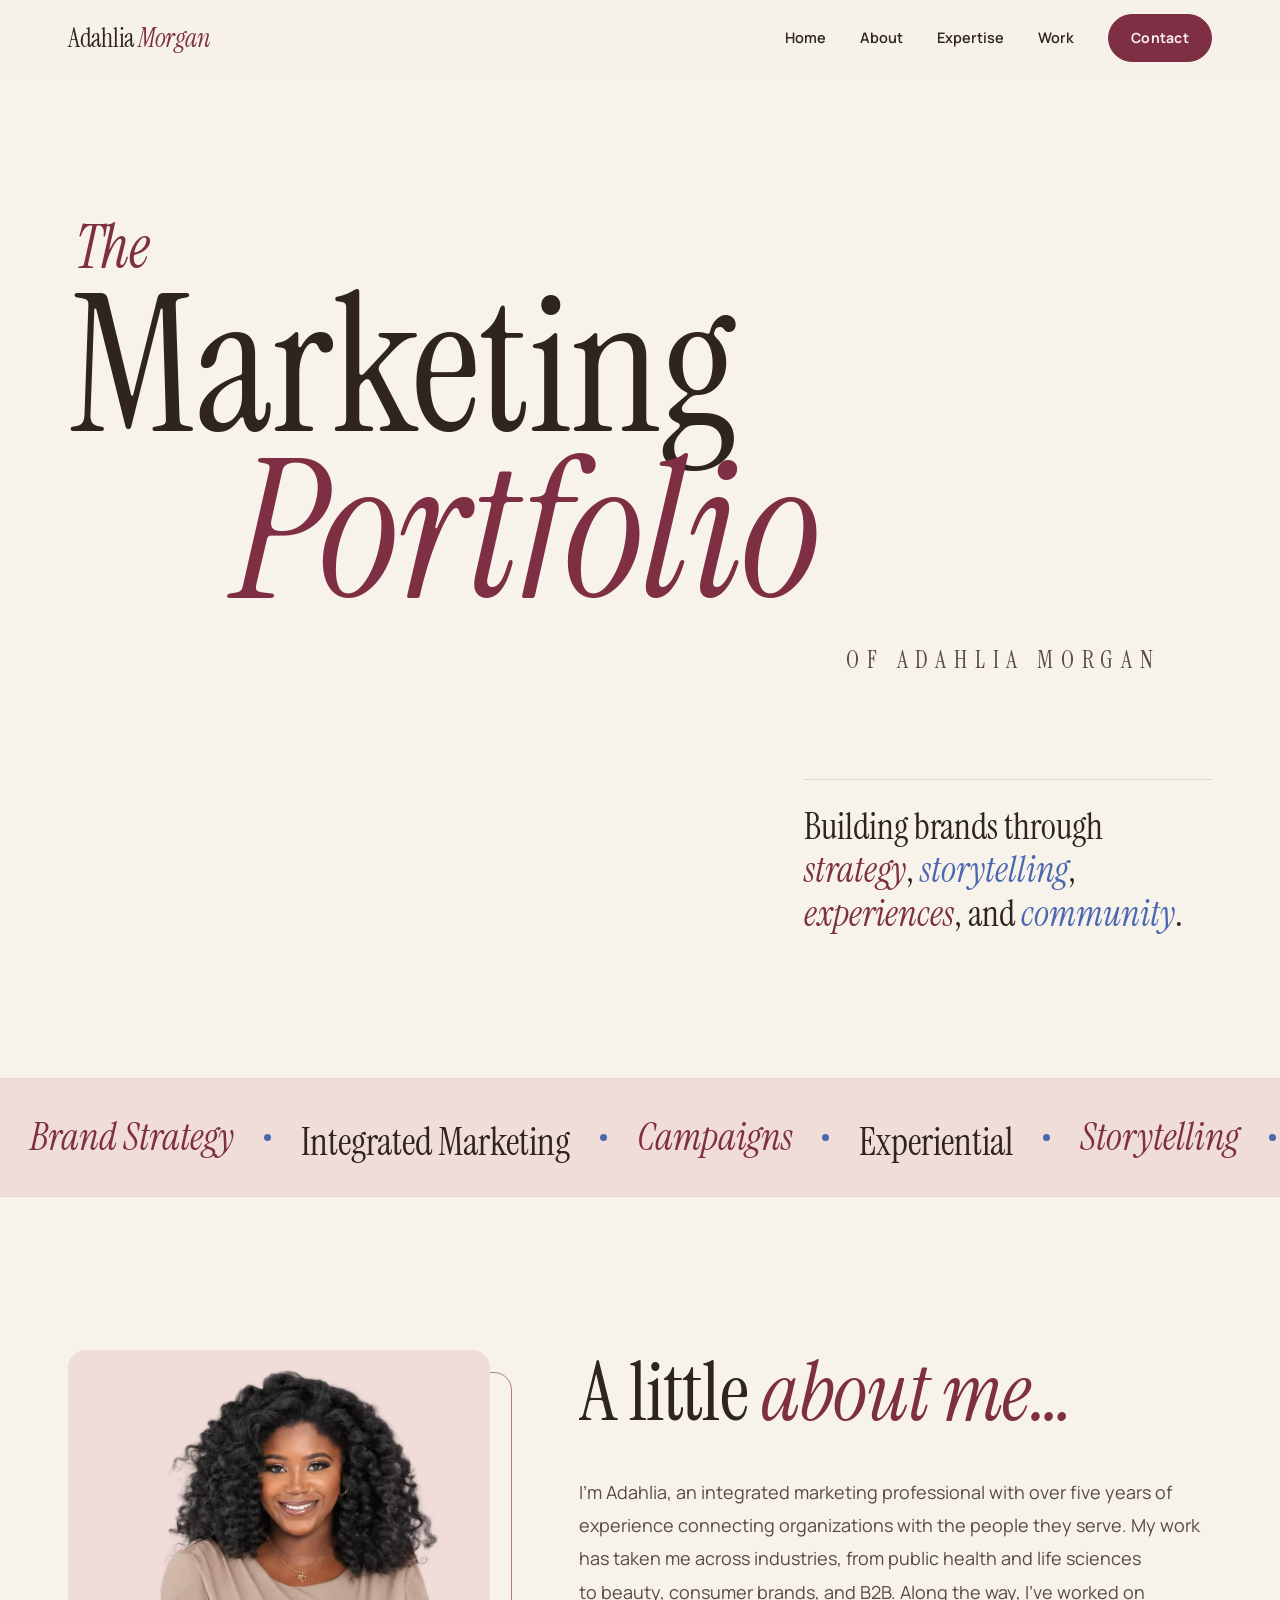
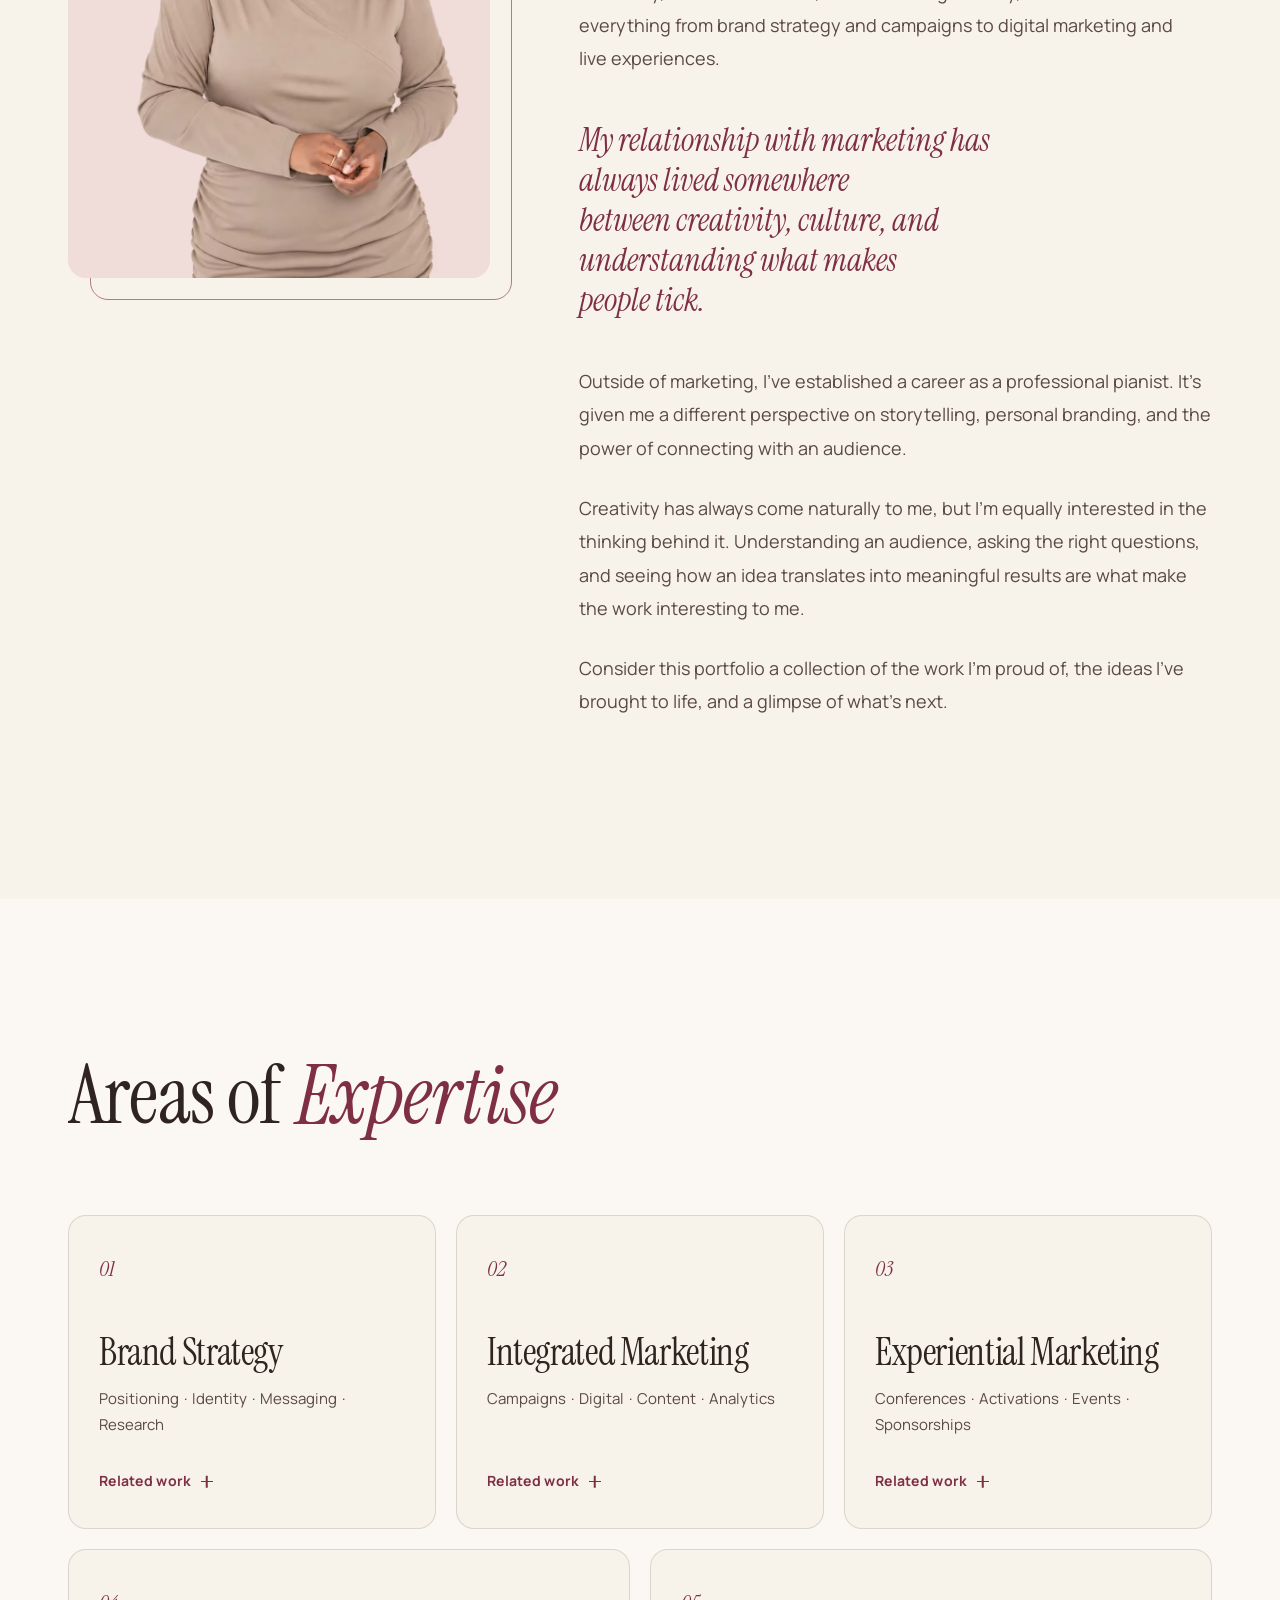
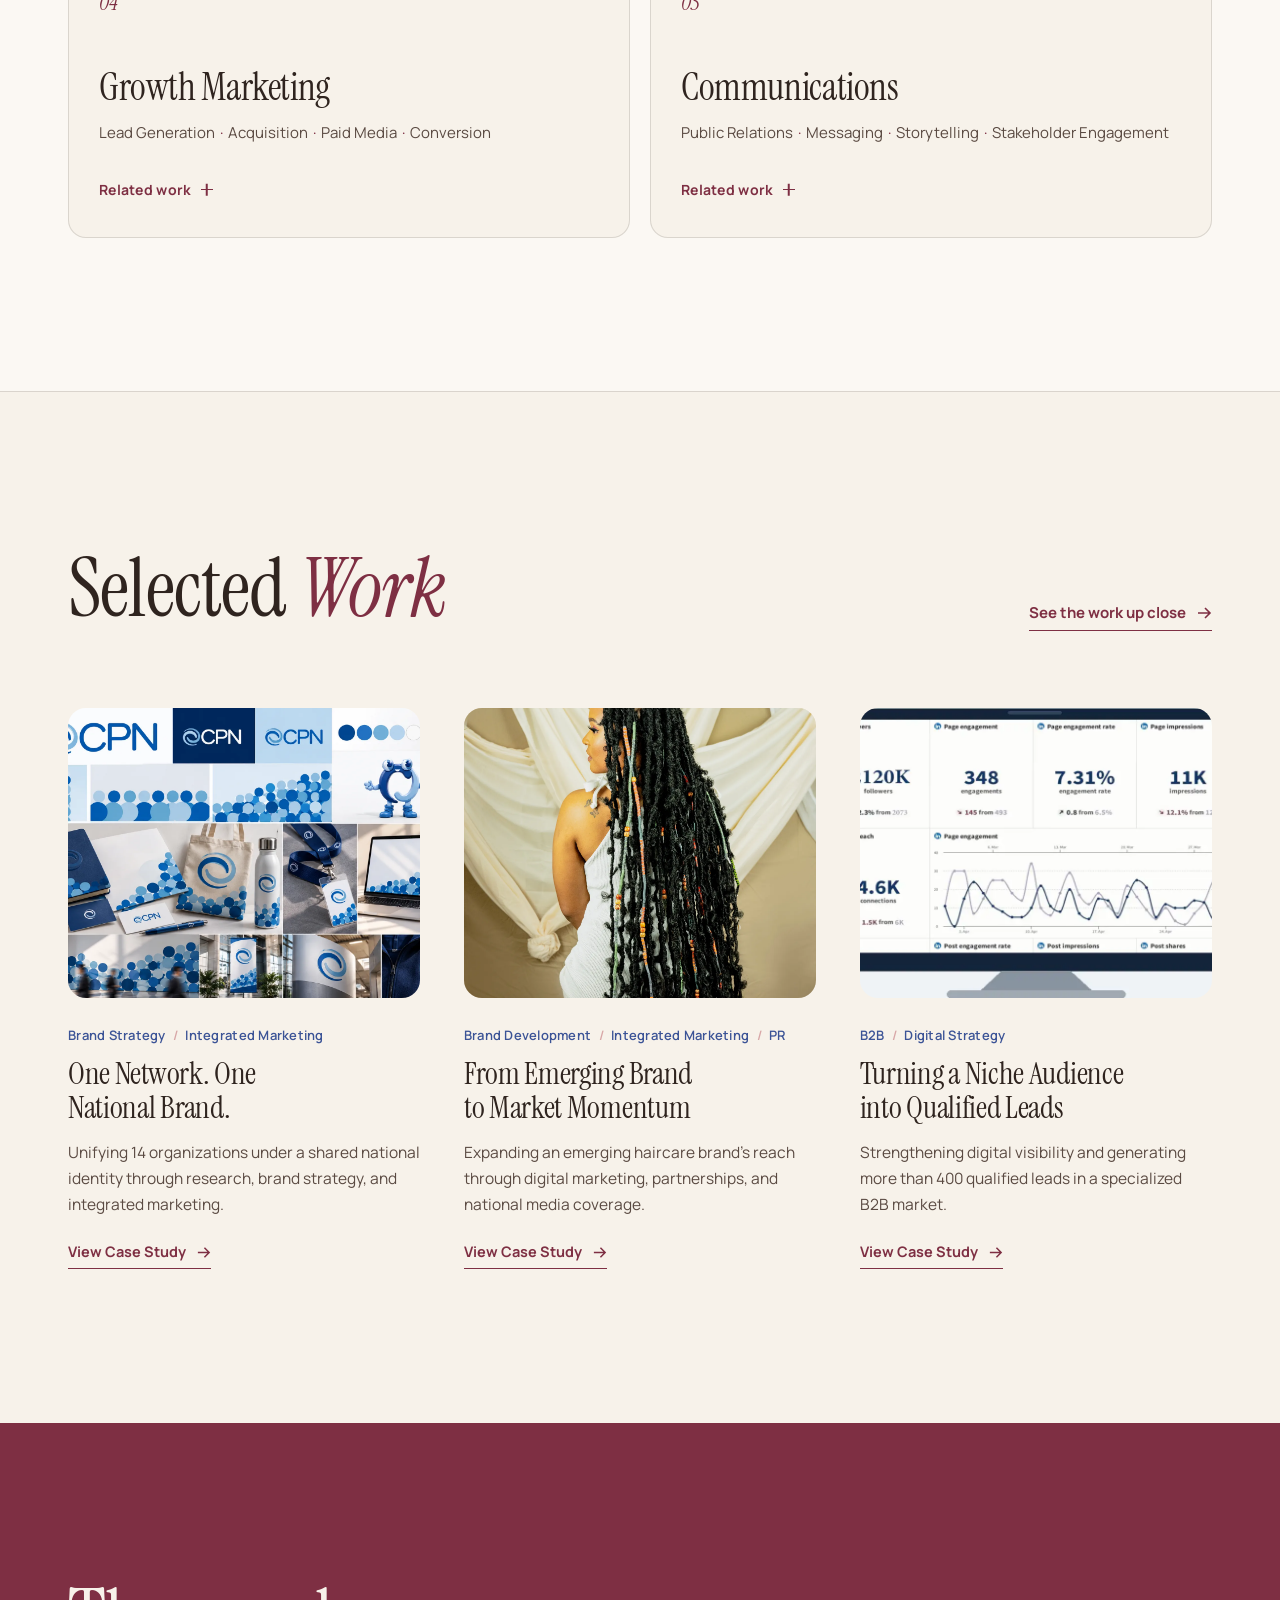
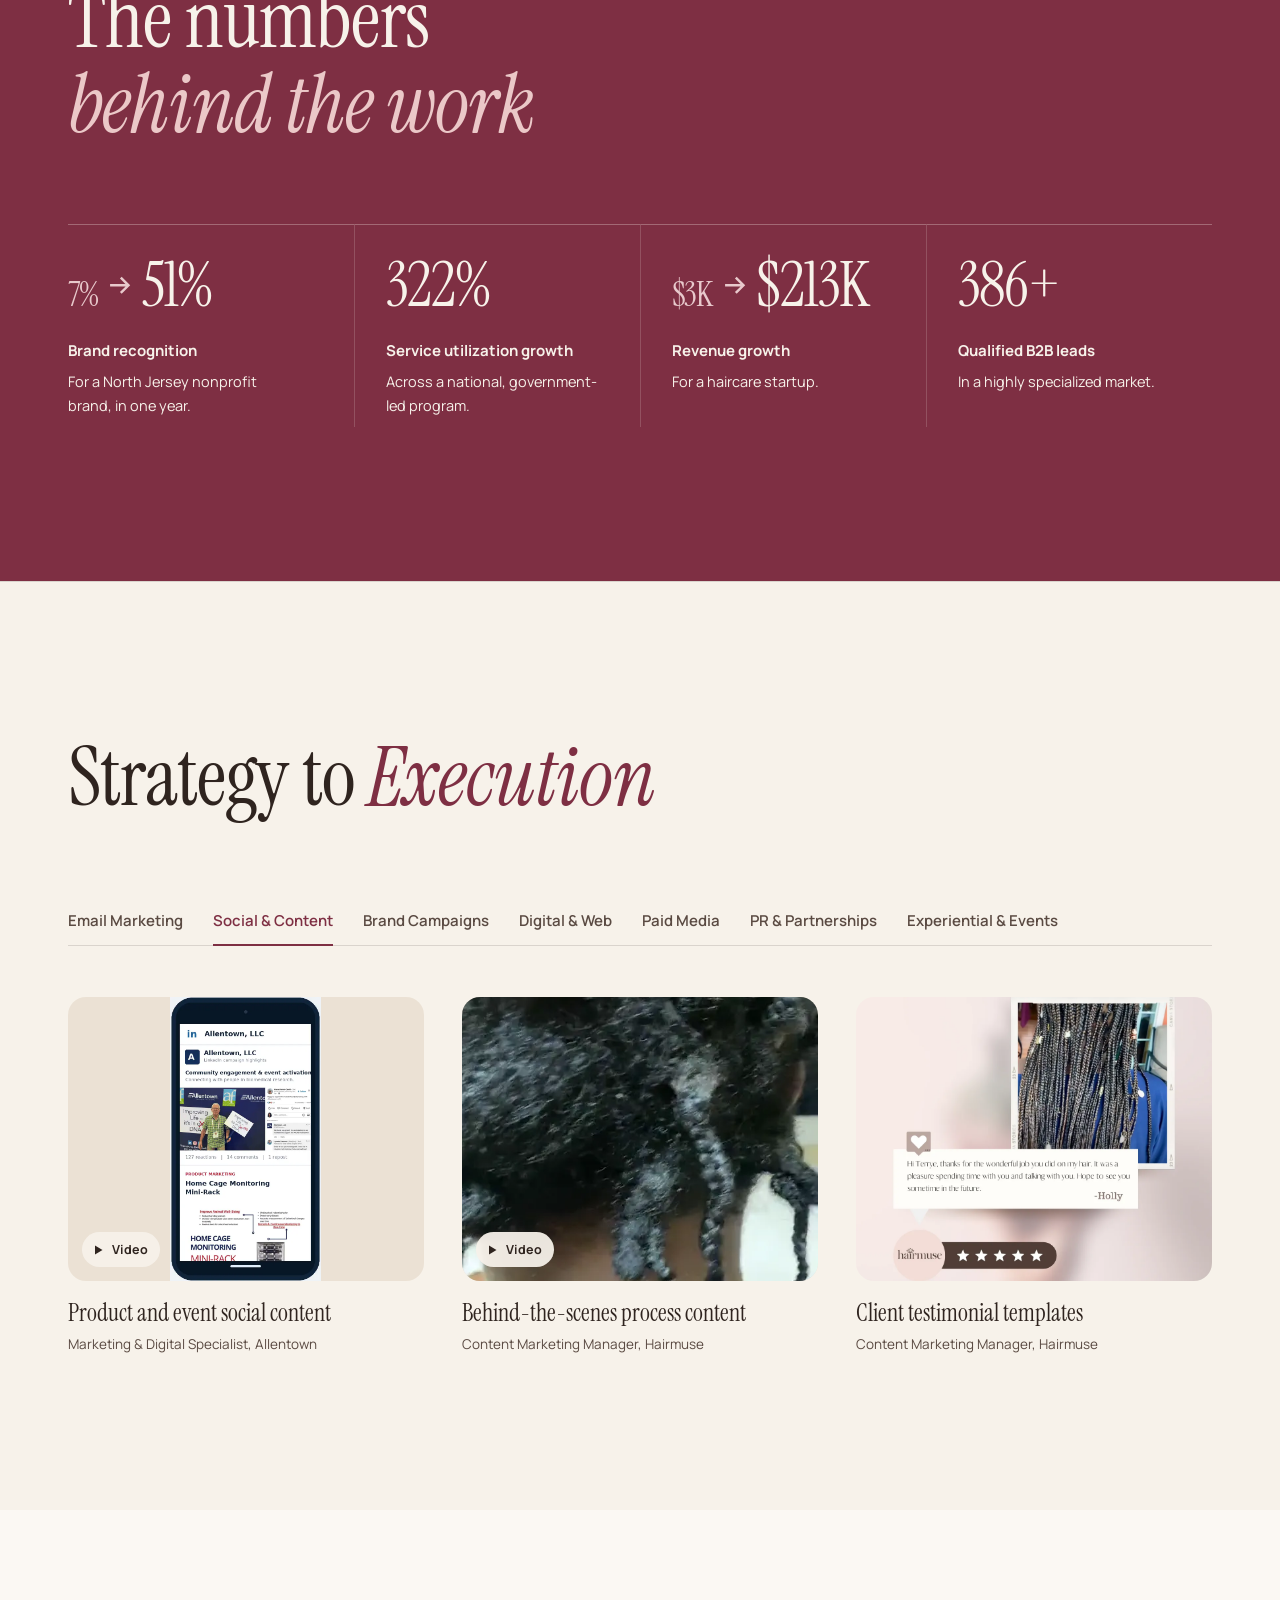
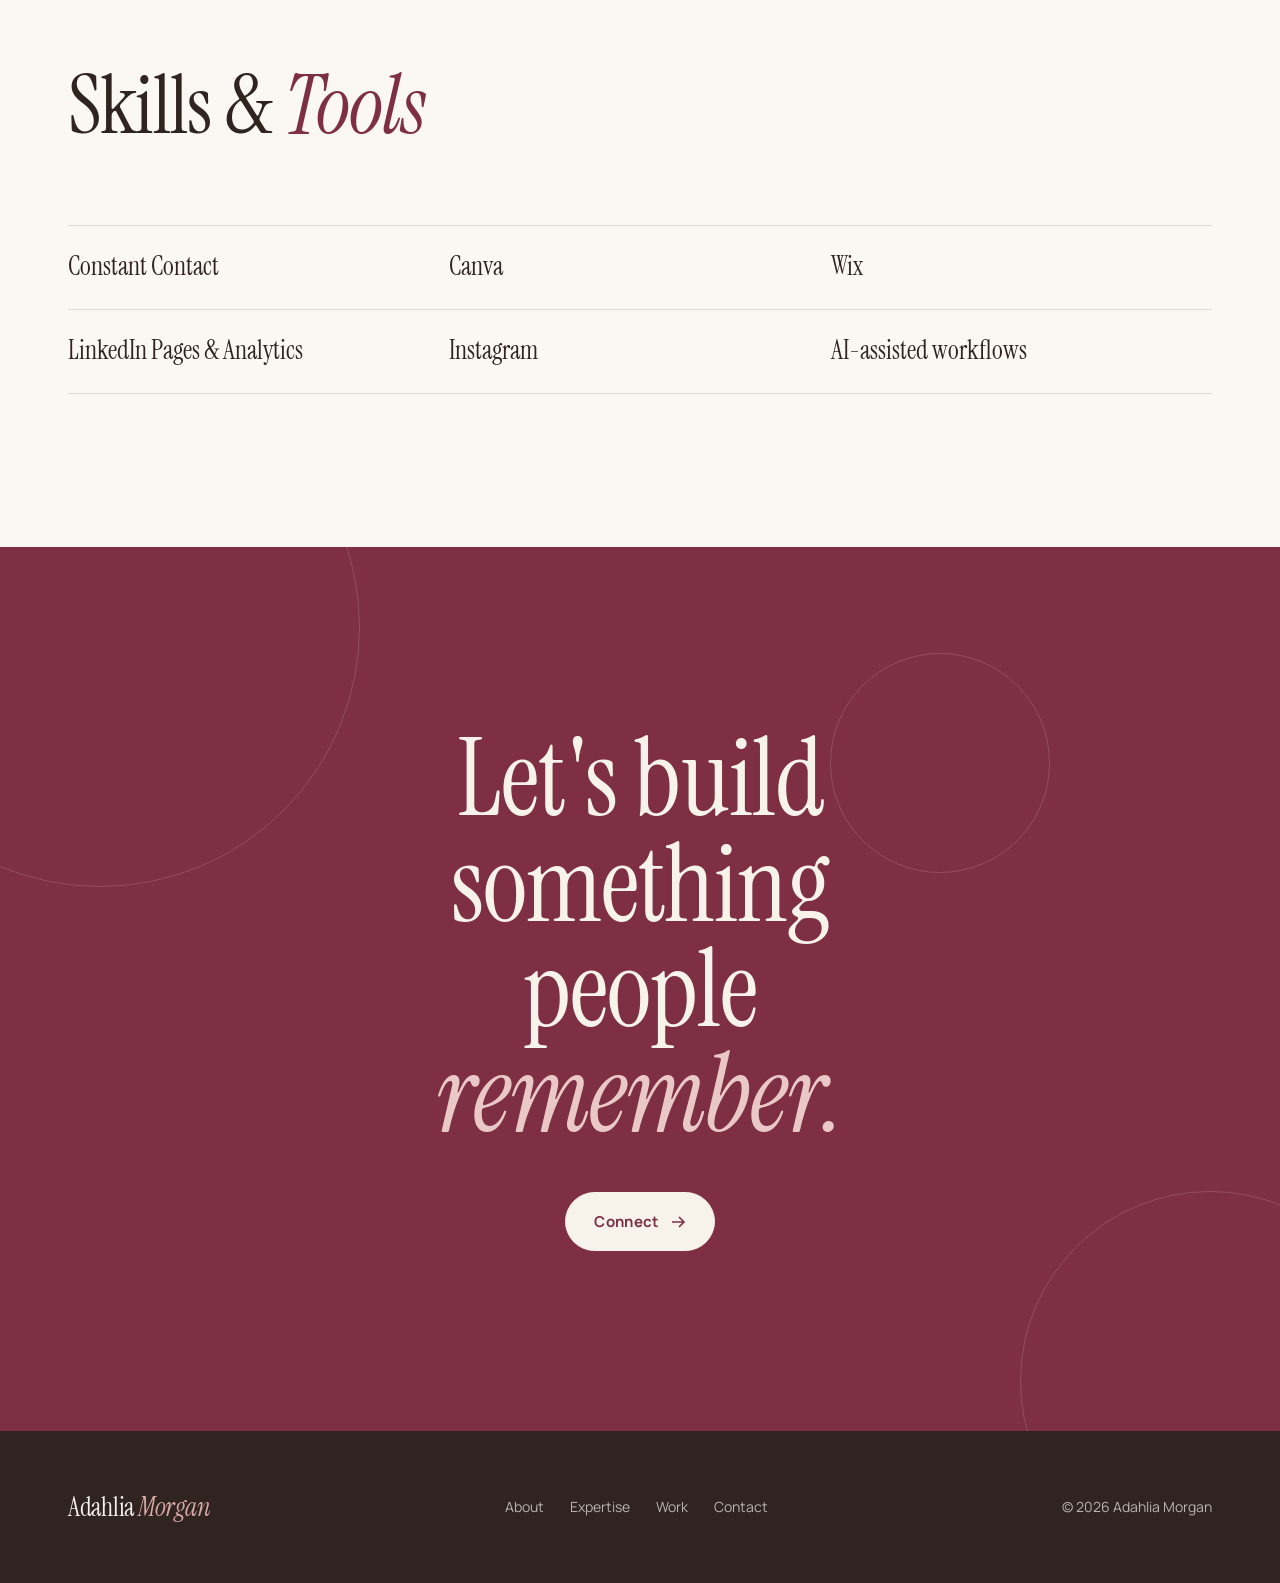
==== commit 796e3979: "Restructure homepage per November design brief - Typographic hero ("The Marketing Portfolio of Adahl" ====
--- a/index.html
+++ b/index.html
@@ -3,9 +3,9 @@
 <head>
   <meta charset="utf-8">
   <meta name="viewport" content="width=device-width, initial-scale=1">
-  <title>Adahlia Morgan | Brand Marketing &amp; Communications Strategist</title>
-  <meta name="description" content="Integrated marketer with 5+ years of experience building brands through strategy, storytelling, experiences, and community across consumer, beauty, nonprofit, and B2B.">
-  <meta property="og:title" content="Adahlia Morgan | Brand Marketing & Communications Strategist">
+  <title>The Marketing Portfolio of Adahlia Morgan</title>
+  <meta name="description" content="Integrated marketer with 5+ years of experience building brands through strategy, storytelling, experiences, and community across public health, life sciences, beauty, consumer, and B2B.">
+  <meta property="og:title" content="The Marketing Portfolio of Adahlia Morgan">
   <meta property="og:description" content="Building brands through strategy, storytelling, experiences, and community.">
   <meta property="og:image" content="assets/img/cpn-identity-collage.webp">
   <meta name="theme-color" content="#F7F2EA">
@@ -15,310 +15,246 @@
   <link href="https://fonts.googleapis.com/css2?family=Instrument+Serif:ital@0;1&family=Manrope:wght@400;500;600;700;800&display=swap" rel="stylesheet">
   <link rel="stylesheet" href="assets/css/style.css">
 </head>
-<body>
+<body id="top">
   <a class="skip" href="#main">Skip to content</a>
 
   <header class="site-header">
     <div class="wrap">
-      <a class="logo" href="./" aria-label="Adahlia Morgan, home">Adahlia <span>Morgan</span></a>
+      <a class="logo" href="#top" aria-label="Adahlia Morgan, home">Adahlia <span>Morgan</span></a>
       <button class="nav-toggle" aria-label="Menu" aria-expanded="false" aria-controls="site-nav"><span></span></button>
       <nav class="nav" id="site-nav" aria-label="Main">
+        <a href="#top">Home</a>
+        <a href="#about">About</a>
+        <a href="#expertise">Expertise</a>
         <a href="#work">Work</a>
-        <a href="#services">Services</a>
-        <a href="#experiences">Experiences</a>
-        <a href="#about">About</a>
-        <a class="btn" href="#connect">Let's Connect</a>
+        <a class="btn" href="#contact">Contact</a>
       </nav>
     </div>
   </header>
 
   <main id="main">
     <!-- 1. HERO -->
-    <section class="hero">
-      <div class="wrap">
-        <div class="hero-copy">
-          <p class="eyebrow" data-reveal>Brand Marketing &amp; Communications Strategist</p>
-          <h1 class="hero-name" data-split>Adahlia<br>Morgan</h1>
-          <p class="hero-headline" data-reveal style="--d:.25s">Building brands through <em class="accent">strategy</em>, <em class="accent-blue">storytelling</em>, <em class="accent">experiences</em>, and <em class="accent-blue">community</em>.</p>
-          <p class="lede" data-reveal style="--d:.35s">I'm an integrated marketer with 5+ years of experience helping brands grow through brand strategy, campaigns, content, digital marketing, events, partnerships, and audience engagement. My experience spans consumer, beauty, nonprofit, B2B, and mission-driven organizations.</p>
-          <div class="hero-actions" data-reveal style="--d:.45s">
-            <a class="btn" href="#work">View My Work <svg viewBox="0 0 16 16" fill="none" stroke="currentColor" stroke-width="1.6" aria-hidden="true"><path d="M2 8h12M9 3l5 5-5 5"/></svg></a>
-            <a class="btn btn--ghost" href="#connect">Let's Connect</a>
-          </div>
-        </div>
-
-        <div class="hero-portrait" data-reveal style="--d:.2s">
-          <svg class="ring" viewBox="0 0 120 120" aria-hidden="true">
-            <defs><path id="ring-path" d="M60,60 m-46,0 a46,46 0 1,1 92,0 a46,46 0 1,1 -92,0"/></defs>
-            <text><textPath href="#ring-path" textLength="286" lengthAdjust="spacingAndGlyphs">Strategy · Story · Experience · Community · </textPath></text>
-          </svg>
-          <div class="arch">
-            <img src="assets/img/adahlia-headshot.webp" width="900" height="1122" alt="Portrait of Adahlia Morgan smiling, wearing a taupe dress">
-          </div>
-          <div class="chip chip--a"><strong>5+ years</strong>integrated marketing</div>
-          <div class="chip chip--b"><strong>7% → 53%</strong>national brand recognition</div>
-        </div>
-      </div>
-    </section>
-
-    <div class="marquee" aria-hidden="true">
-      <div class="marquee-track">
+    <section class="hero" aria-labelledby="hero-title">
+      <div class="wrap">
+        <h1 class="hero-title" id="hero-title" aria-label="The Marketing Portfolio of Adahlia Morgan">
+          <span class="ht-the" data-progressive aria-hidden="true">The</span>
+          <span class="ht-big" data-progressive aria-hidden="true">Marketing</span>
+          <span class="ht-big ht-big--2" data-progressive aria-hidden="true">Portfolio</span>
+          <span class="ht-of" data-progressive aria-hidden="true">of Adahlia Morgan</span>
+        </h1>
+        <p class="hero-tagline" data-reveal="fade" style="--d:1.1s">Building brands through <em class="accent">strategy</em>, <em class="accent-blue">storytelling</em>, <em class="accent">experiences</em>, and <em class="accent-blue">community</em>.</p>
+      </div>
+    </section>
+
+    <!-- 2. FLOATING WORDS -->
+    <div class="marquee" aria-label="Marketing disciplines">
+      <div class="marquee-track" aria-hidden="true">
         <div class="marquee-group">
           <span class="marquee-item">Brand Strategy</span><span class="marquee-dot"></span>
+          <span class="marquee-item">Integrated Marketing</span><span class="marquee-dot"></span>
           <span class="marquee-item">Campaigns</span><span class="marquee-dot"></span>
-          <span class="marquee-item">Content</span><span class="marquee-dot"></span>
           <span class="marquee-item">Experiential</span><span class="marquee-dot"></span>
-          <span class="marquee-item">Partnerships</span><span class="marquee-dot"></span>
+          <span class="marquee-item">Storytelling</span><span class="marquee-dot"></span>
           <span class="marquee-item">Communications</span><span class="marquee-dot"></span>
-          <span class="marquee-item">Community</span><span class="marquee-dot"></span>
-          <span class="marquee-item">PR</span><span class="marquee-dot"></span>
         </div>
         <div class="marquee-group">
           <span class="marquee-item">Brand Strategy</span><span class="marquee-dot"></span>
+          <span class="marquee-item">Integrated Marketing</span><span class="marquee-dot"></span>
           <span class="marquee-item">Campaigns</span><span class="marquee-dot"></span>
-          <span class="marquee-item">Content</span><span class="marquee-dot"></span>
           <span class="marquee-item">Experiential</span><span class="marquee-dot"></span>
-          <span class="marquee-item">Partnerships</span><span class="marquee-dot"></span>
+          <span class="marquee-item">Storytelling</span><span class="marquee-dot"></span>
           <span class="marquee-item">Communications</span><span class="marquee-dot"></span>
-          <span class="marquee-item">Community</span><span class="marquee-dot"></span>
-          <span class="marquee-item">PR</span><span class="marquee-dot"></span>
         </div>
       </div>
     </div>
 
-    <!-- 2. WHAT I DO -->
-    <section class="section" id="services">
-      <div class="wrap">
-        <div class="section-head">
-          <div>
-            <p class="eyebrow" data-reveal>Capabilities</p>
-            <h2 data-split>What <em class="accent">I Do</em></h2>
-          </div>
-        </div>
-        <div class="services" data-stagger="0.08">
-          <article class="service">
-            <span class="service-num">01</span>
-            <h3>Brand Strategy</h3>
-            <p>Positioning<span>·</span>Messaging<span>·</span>Brand Development<span>·</span>Audience Research</p>
-          </article>
-          <article class="service">
-            <span class="service-num">02</span>
-            <h3>Integrated Marketing</h3>
-            <p>Campaign Strategy<span>·</span>Digital<span>·</span>Email<span>·</span>Social<span>·</span>Content</p>
-          </article>
-          <article class="service">
-            <span class="service-num">03</span>
-            <h3>Experiential &amp; Events</h3>
-            <p>Conferences<span>·</span>Activations<span>·</span>Brand Environments<span>·</span>Sponsorships</p>
-          </article>
-          <article class="service">
-            <span class="service-num">04</span>
-            <h3>Growth &amp; Engagement</h3>
-            <p>Audience Growth<span>·</span>Community<span>·</span>Partnerships<span>·</span>Influencer Marketing</p>
-          </article>
-          <article class="service">
-            <span class="service-num">05</span>
-            <h3>Communications</h3>
-            <p>Copywriting<span>·</span>PR<span>·</span>Stakeholder Communications<span>·</span>Brand Storytelling</p>
-          </article>
-        </div>
-      </div>
-    </section>
-
-    <!-- 3. RESULTS & IMPACT -->
-    <section class="section section--sand" id="results">
-      <div class="wrap">
-        <div class="section-head">
-          <div>
-            <p class="eyebrow" data-reveal>Measured outcomes</p>
-            <h2 data-split>Results &amp;<br><em class="accent">Impact</em></h2>
-          </div>
-          <p class="lede" data-reveal>Strategy is only as good as what it moves. A snapshot of the outcomes behind the work.</p>
-        </div>
-        <div class="results" data-stagger="0.08">
-          <div class="result">
-            <span class="result-label">Brand Recognition</span>
-            <div class="result-figure"><span class="from">7%</span><svg class="arrow" viewBox="0 0 16 16" fill="none" stroke="currentColor" stroke-width="1.6" aria-label="to"><path d="M2 8h12M9 3l5 5-5 5"/></svg><span class="to" data-count="53" data-suffix="%">53%</span></div>
-            <p>National recognition for a North Jersey nonprofit brand in one year.</p>
-          </div>
-          <div class="result">
-            <span class="result-label">Service Growth</span>
-            <div class="result-figure"><span class="to" data-count="333" data-suffix="%">333%</span></div>
-            <p>Increase in annual service utilization across a national government-led program.</p>
-          </div>
-          <div class="result">
-            <span class="result-label">Revenue Growth</span>
-            <div class="result-figure"><span class="from">$3K</span><svg class="arrow" viewBox="0 0 16 16" fill="none" stroke="currentColor" stroke-width="1.6" aria-label="to"><path d="M2 8h12M9 3l5 5-5 5"/></svg><span class="to" data-count="220" data-prefix="$" data-suffix="K">$220K</span></div>
-            <p>Revenue growth for a startup haircare brand in six months.</p>
-          </div>
-          <div class="result">
-            <span class="result-label">Lead Generation</span>
-            <div class="result-figure"><span class="to" data-count="400" data-suffix="+">400+</span></div>
-            <p>Qualified leads generated through paid digital in a highly specialized B2B market.</p>
-          </div>
-          <div class="result">
-            <span class="result-label">Audience Growth</span>
-            <div class="result-figure"><span class="from">1.2K</span><svg class="arrow" viewBox="0 0 16 16" fill="none" stroke="currentColor" stroke-width="1.6" aria-label="to"><path d="M2 8h12M9 3l5 5-5 5"/></svg><span class="to" data-count="9.4" data-suffix="K">9.4K</span></div>
-            <p>Instagram growth for an emerging skincare brand in three months.</p>
-          </div>
-        </div>
-      </div>
-    </section>
-
-    <!-- 4. FEATURED WORK -->
-    <section class="section" id="work">
-      <div class="wrap">
-        <div class="section-head">
-          <div>
-            <p class="eyebrow" data-reveal>Case studies</p>
-            <h2 data-split>Featured <em class="accent">Work</em></h2>
-          </div>
-          <p class="lede" data-reveal>A closer look at the brands and campaigns I've helped shape, grow, and bring to life across different industries.</p>
-        </div>
-
-        <div class="work-list">
-          <a class="work-item" href="work/cpn.html" data-reveal>
-            <div class="work-media">
-              <span class="tag">Brand Strategy</span>
-              <img src="assets/img/cpn-identity-collage.webp" width="1536" height="1024" loading="lazy" alt="CPN brand identity system shown across logo, merchandise, signage, and digital applications">
-            </div>
-            <div class="work-copy">
-              <span class="work-index">01</span>
-              <h3>From 14 Organizations to One National Brand</h3>
-              <p>How do you create one brand out of 14 organizations, each with their own identities? See how research, strategy, messaging, and execution came together to build one recognizable national brand.</p>
-              <div class="work-stat"><strong>7% → 53%</strong> brand recognition in one year</div><br>
-              <span class="link-arrow">Read More <svg viewBox="0 0 16 16" fill="none" stroke="currentColor" stroke-width="1.6" aria-hidden="true"><path d="M2 8h12M9 3l5 5-5 5"/></svg></span>
-            </div>
-          </a>
-
-          <a class="work-item" href="work/hairmuse.html" data-reveal>
-            <div class="work-media">
-              <span class="tag">Beauty &amp; Consumer</span>
-              <img src="assets/img/hairmuse-editorial.webp" width="1400" height="1750" loading="lazy" alt="Editorial photo of a Hairmuse client with long beaded locs against a draped cream backdrop" style="object-position: 50% 30%">
-            </div>
-            <div class="work-copy">
-              <span class="work-index">02</span>
-              <h3>Scaling an Emerging Haircare Brand Through Content, Community &amp; PR</h3>
-              <p>See how content, community, influencer partnerships, and PR helped scale an emerging haircare brand enough for its founder to leave her full-time career and focus on the business.</p>
-              <div class="work-stat"><strong>$3K → $220K</strong> annual revenue</div><br>
-              <span class="link-arrow">Read More <svg viewBox="0 0 16 16" fill="none" stroke="currentColor" stroke-width="1.6" aria-hidden="true"><path d="M2 8h12M9 3l5 5-5 5"/></svg></span>
-            </div>
-          </a>
-
-          <a class="work-item" href="work/allentown.html" data-reveal>
-            <div class="work-media">
-              <span class="tag">B2B Digital</span>
-              <video src="assets/video/allentown-kpi.mp4" poster="assets/img/allentown-kpi-poster.webp" muted loop playsinline autoplay data-loop preload="none" aria-label="Animated LinkedIn performance dashboard for Allentown"></video>
-            </div>
-            <div class="work-copy">
-              <span class="work-index">03</span>
-              <h3>Building a Digital Growth Engine for a Specialized B2B Brand</h3>
-              <p>In a highly specialized B2B market with a notoriously narrow audience, I helped turn a stronger digital presence and first-time paid campaigns into qualified leads.</p>
-              <div class="work-stat"><strong>400+</strong> qualified leads</div><br>
-              <span class="link-arrow">Read More <svg viewBox="0 0 16 16" fill="none" stroke="currentColor" stroke-width="1.6" aria-hidden="true"><path d="M2 8h12M9 3l5 5-5 5"/></svg></span>
-            </div>
-          </a>
-        </div>
-      </div>
-    </section>
-
-    <!-- 5. STRATEGY TO EXECUTION -->
-    <section class="section section--dark" id="execution">
-      <div class="wrap">
-        <div class="section-head">
-          <div>
-            <p class="eyebrow" data-reveal>Hands-on</p>
-            <h2 data-split>Strategy to<br><em style="color:var(--blush)">Execution</em></h2>
-          </div>
-          <p class="lede" data-reveal>The big picture matters, and so does the follow-through. These are the channels and deliverables I build and run day to day.</p>
-        </div>
-        <div class="capabilities" data-stagger="0.06">
-          <div class="capability">
-            <h3>Email Marketing <small>01</small></h3>
-            <ul><li>Newsletters</li><li>Campaign Emails</li><li>Nurture Communications</li><li>Audience Segmentation</li></ul>
-          </div>
-          <div class="capability">
-            <h3>Social &amp; Content <small>02</small></h3>
-            <ul><li>Campaign Content</li><li>Social Strategy</li><li>Copywriting</li><li>Community Engagement</li></ul>
-          </div>
-          <div class="capability">
-            <h3>Brand Campaigns <small>03</small></h3>
-            <ul><li>Campaign Concepts</li><li>Messaging</li><li>Creative Direction</li><li>Toolkits</li></ul>
-          </div>
-          <div class="capability">
-            <h3>Digital &amp; Web <small>04</small></h3>
-            <ul><li>Landing Pages</li><li>Website Content</li><li>SEO</li><li>Conversion-Focused Content</li></ul>
-          </div>
-          <div class="capability">
-            <h3>Paid Media <small>05</small></h3>
-            <ul><li>Digital Advertising</li><li>Audience Targeting</li><li>Optimization</li><li>Lead Generation</li></ul>
-          </div>
-          <div class="capability">
-            <h3>PR &amp; Partnerships <small>06</small></h3>
-            <ul><li>Media Relations</li><li>Influencer Marketing</li><li>Strategic Partnerships</li><li>Stakeholder Communications</li></ul>
-          </div>
-        </div>
-      </div>
-    </section>
-
-    <!-- 6. CREATING EXPERIENCES -->
-    <section class="section" id="experiences">
-      <div class="wrap experiences">
-        <div>
-          <p class="eyebrow" data-reveal>Experiential</p>
-          <h2 data-split>Creating<br><em class="accent">Experiences</em></h2>
-          <p class="lede" data-reveal>I bring brands to life through conferences, activations, branded environments, promotional strategy, sponsorships, and live experiences, connecting the brand people see online with what they experience in person.</p>
-        </div>
-        <div class="collage" data-stagger="0.1">
-          <figure>
-            <img src="assets/img/allentown-booth.webp" width="1280" height="1668" loading="lazy" alt="Allentown branded exhibit booth with banners, table display, and product samples">
-            <figcaption>Allentown · Exhibit</figcaption>
-          </figure>
-          <figure>
-            <img src="assets/img/cpn-identity-collage.webp" width="1536" height="1024" loading="lazy" alt="CPN brand environment with banners, wall graphics, and branded merchandise" style="object-position: 30% 85%">
-            <figcaption>CPN · Environments</figcaption>
-          </figure>
-          <figure>
-            <img src="assets/img/allentown-aalas-event.webp" width="1200" height="944" loading="lazy" alt="Attendee holding an 'Improving Life, it's in my DNA' sign at the Allentown and AALAS Foundation photo wall" style="object-position: 40% 30%">
-            <figcaption>AALAS · Activation</figcaption>
-          </figure>
-        </div>
-      </div>
-    </section>
-
-    <!-- 7. ABOUT -->
-    <section class="section section--sand" id="about">
+    <!-- 3. ABOUT -->
+    <section class="section" id="about">
       <div class="wrap about">
         <div class="about-portrait" data-reveal>
           <div class="frame">
-            <img src="assets/img/adahlia-headshot.webp" width="900" height="1122" loading="lazy" alt="Adahlia Morgan">
+            <img src="assets/img/adahlia-headshot.webp" width="900" height="1122" alt="Portrait of Adahlia Morgan smiling, wearing a taupe dress">
           </div>
         </div>
         <div class="about-copy">
-          <p class="eyebrow" data-reveal>About</p>
           <h2 data-split>A little <em class="accent">about me…</em></h2>
-          <p class="dropcap" data-reveal>My relationship with marketing has always lived at the intersection of creativity, culture, and consumer behavior. Before building my career in marketing, I worked as a makeup artist, and today I'm also a working pianist and vocalist. All of my personal and professional experiences have shaped how I think about audiences, storytelling, performance, identity, and what makes people genuinely connect with a brand.</p>
-          <p data-reveal>I bring that creative perspective into every strategy I build, by balancing intuition with research, personality with positioning, and big ideas with measurable outcomes.</p>
-          <div class="about-tags" data-stagger="0.05">
-            <span>Former makeup artist</span>
-            <span>Working pianist</span>
-            <span>Vocalist</span>
-            <span>Research-led</span>
-            <span>Culture-driven</span>
-          </div>
-        </div>
-      </div>
-    </section>
-
-    <!-- 8. FINAL CTA -->
-    <section class="cta" id="connect">
+          <p data-reveal>I'm Adahlia, an integrated marketing professional with over five years of experience connecting organizations with the people they serve. My work has taken me across industries, from public health and life sciences to beauty, consumer brands, and B2B. Along the way, I've worked on everything from brand strategy and campaigns to digital marketing and live experiences.</p>
+          <p class="about-pull" data-reveal>My relationship with marketing has always lived somewhere between creativity, culture, and understanding what makes people tick.</p>
+          <p data-reveal>Outside of marketing, I've established a career as a professional pianist. It's given me a different perspective on storytelling, personal branding, and the power of connecting with an audience.</p>
+          <p data-reveal>Creativity has always come naturally to me, but I'm equally interested in the thinking behind it. Understanding an audience, asking the right questions, and seeing how an idea translates into meaningful results are what make the work interesting to me.</p>
+          <p data-reveal>Consider this portfolio a collection of the work I'm proud of, the ideas I've brought to life, and a glimpse of what's next.</p>
+        </div>
+      </div>
+    </section>
+
+    <!-- 4. AREAS OF EXPERTISE -->
+    <section class="section section--warm" id="expertise">
+      <div class="wrap">
+        <h2 class="section-title" data-split>Areas of <em class="accent">Expertise</em></h2>
+        <div class="services" data-stagger="0.08">
+          <article class="service">
+            <span class="service-num">01</span>
+            <h3>Brand Strategy</h3>
+            <p>Positioning <span>·</span> Identity <span>·</span> Messaging <span>·</span> Research</p>
+            <button class="service-toggle" type="button" aria-expanded="false" aria-controls="exp-1">Related work<span class="plus" aria-hidden="true"></span></button>
+            <ul class="service-links" id="exp-1" hidden>
+              <li><a href="work/cpn.html">CPN: One Network. One National Brand.</a></li>
+              <li><a href="work/hairmuse.html">Hairmuse: From Emerging Brand to Market Momentum</a></li>
+            </ul>
+          </article>
+          <article class="service">
+            <span class="service-num">02</span>
+            <h3>Integrated Marketing</h3>
+            <p>Campaigns <span>·</span> Digital <span>·</span> Content <span>·</span> Analytics</p>
+            <button class="service-toggle" type="button" aria-expanded="false" aria-controls="exp-2">Related work<span class="plus" aria-hidden="true"></span></button>
+            <ul class="service-links" id="exp-2" hidden>
+              <li><a href="work/cpn.html">CPN: One Network. One National Brand.</a></li>
+              <li><a href="work/hairmuse.html">Hairmuse: From Emerging Brand to Market Momentum</a></li>
+            </ul>
+          </article>
+          <article class="service">
+            <span class="service-num">03</span>
+            <h3>Experiential Marketing</h3>
+            <p>Conferences <span>·</span> Activations <span>·</span> Events <span>·</span> Sponsorships</p>
+            <button class="service-toggle" type="button" aria-expanded="false" aria-controls="exp-3">Related work<span class="plus" aria-hidden="true"></span></button>
+            <ul class="service-links" id="exp-3" hidden>
+              <li><a href="work/cpn.html">CPN: One Network. One National Brand.</a></li>
+              <li><a href="#execution" data-gallery-tab="experiential">Experiential work, up close</a></li>
+            </ul>
+          </article>
+          <article class="service">
+            <span class="service-num">04</span>
+            <h3>Growth Marketing</h3>
+            <p>Lead Generation <span>·</span> Acquisition <span>·</span> Paid Media <span>·</span> Conversion</p>
+            <button class="service-toggle" type="button" aria-expanded="false" aria-controls="exp-4">Related work<span class="plus" aria-hidden="true"></span></button>
+            <ul class="service-links" id="exp-4" hidden>
+              <li><a href="work/allentown.html">Allentown: Turning a Niche Audience into Qualified Leads</a></li>
+              <li><a href="work/cpn.html">CPN: One Network. One National Brand.</a></li>
+            </ul>
+          </article>
+          <article class="service">
+            <span class="service-num">05</span>
+            <h3>Communications</h3>
+            <p>Public Relations <span>·</span> Messaging <span>·</span> Storytelling <span>·</span> Stakeholder Engagement</p>
+            <button class="service-toggle" type="button" aria-expanded="false" aria-controls="exp-5">Related work<span class="plus" aria-hidden="true"></span></button>
+            <ul class="service-links" id="exp-5" hidden>
+              <li><a href="work/hairmuse.html">Hairmuse: From Emerging Brand to Market Momentum</a></li>
+              <li><a href="work/cpn.html">CPN: One Network. One National Brand.</a></li>
+            </ul>
+          </article>
+        </div>
+      </div>
+    </section>
+
+    <!-- 5. SELECTED WORK -->
+    <section class="section" id="work">
+      <div class="wrap">
+        <div class="section-head section-head--inline">
+          <h2 data-split>Selected <em class="accent">Work</em></h2>
+          <a class="link-arrow" href="#execution" data-reveal>See the work up close <svg viewBox="0 0 16 16" fill="none" stroke="currentColor" stroke-width="1.6" aria-hidden="true"><path d="M2 8h12M9 3l5 5-5 5"/></svg></a>
+        </div>
+        <div class="cases" data-stagger="0.1">
+          <a class="case" href="work/cpn.html">
+            <div class="case-media">
+              <img src="assets/img/cpn-identity-collage.webp" width="1536" height="1024" loading="lazy" alt="CPN brand identity system shown across logo, merchandise, signage, and digital applications">
+            </div>
+            <p class="case-tags">Brand Strategy <span>/</span> Integrated Marketing</p>
+            <h3>One Network. One National Brand.</h3>
+            <p class="case-summary">Unifying 14 organizations under a shared national identity through research, brand strategy, and integrated marketing.</p>
+            <span class="case-cta">View Case Study <svg viewBox="0 0 16 16" fill="none" stroke="currentColor" stroke-width="1.6" aria-hidden="true"><path d="M2 8h12M9 3l5 5-5 5"/></svg></span>
+          </a>
+          <a class="case" href="work/hairmuse.html">
+            <div class="case-media">
+              <img src="assets/img/hairmuse-editorial.webp" width="1400" height="1750" loading="lazy" alt="Editorial photo of a Hairmuse client with long beaded locs against a draped cream backdrop" style="object-position: 50% 28%">
+            </div>
+            <p class="case-tags">Brand Development <span>/</span> Integrated Marketing <span>/</span> PR</p>
+            <h3>From Emerging Brand to Market Momentum</h3>
+            <p class="case-summary">Expanding an emerging haircare brand's reach through digital marketing, partnerships, and national media coverage.</p>
+            <span class="case-cta">View Case Study <svg viewBox="0 0 16 16" fill="none" stroke="currentColor" stroke-width="1.6" aria-hidden="true"><path d="M2 8h12M9 3l5 5-5 5"/></svg></span>
+          </a>
+          <a class="case" href="work/allentown.html">
+            <div class="case-media">
+              <video src="assets/video/allentown-kpi.mp4" poster="assets/img/allentown-kpi-poster.webp" muted loop playsinline autoplay data-loop preload="none" aria-label="Animated LinkedIn performance dashboard for Allentown"></video>
+            </div>
+            <p class="case-tags">B2B <span>/</span> Digital Strategy</p>
+            <h3>Turning a Niche Audience into Qualified Leads</h3>
+            <p class="case-summary">Strengthening digital visibility and generating more than 400 qualified leads in a specialized B2B market.</p>
+            <span class="case-cta">View Case Study <svg viewBox="0 0 16 16" fill="none" stroke="currentColor" stroke-width="1.6" aria-hidden="true"><path d="M2 8h12M9 3l5 5-5 5"/></svg></span>
+          </a>
+        </div>
+      </div>
+    </section>
+
+    <!-- 6. THE NUMBERS BEHIND THE WORK -->
+    <section class="section section--wine" id="results">
+      <div class="wrap">
+        <h2 class="section-title" data-split>The numbers<br><em>behind the work</em></h2>
+        <div class="results" data-stagger="0.08">
+          <div class="result">
+            <div class="result-figure"><span class="from">7%</span><svg class="arrow" viewBox="0 0 16 16" fill="none" stroke="currentColor" stroke-width="1.6" aria-label="to"><path d="M2 8h12M9 3l5 5-5 5"/></svg><span class="to" data-count="53" data-suffix="%">53%</span></div>
+            <p class="result-label">Brand recognition</p>
+            <p>For a North Jersey nonprofit brand, in one year.</p>
+          </div>
+          <div class="result">
+            <div class="result-figure"><span class="to" data-count="333" data-suffix="%">333%</span></div>
+            <p class="result-label">Service utilization growth</p>
+            <p>Across a national, government-led program.</p>
+          </div>
+          <div class="result">
+            <div class="result-figure"><span class="from">$3K</span><svg class="arrow" viewBox="0 0 16 16" fill="none" stroke="currentColor" stroke-width="1.6" aria-label="to"><path d="M2 8h12M9 3l5 5-5 5"/></svg><span class="to" data-count="220" data-prefix="$" data-suffix="K">$220K</span></div>
+            <p class="result-label">Revenue growth</p>
+            <p>For a haircare startup.</p>
+          </div>
+          <div class="result">
+            <div class="result-figure"><span class="to" data-count="400" data-suffix="+">400+</span></div>
+            <p class="result-label">Qualified B2B leads</p>
+            <p>In a highly specialized market.</p>
+          </div>
+        </div>
+      </div>
+    </section>
+
+    <!-- 7. STRATEGY TO EXECUTION (single visual showcase) -->
+    <section class="section" id="execution">
+      <div class="wrap">
+        <h2 class="section-title" data-split>Strategy to <em class="accent">Execution</em></h2>
+        <div class="gallery" data-gallery="assets/data/gallery.json">
+          <div class="gallery-tabs" role="tablist" aria-label="Work by discipline"></div>
+          <div class="gallery-panel" role="tabpanel" tabindex="0"></div>
+          <noscript><p>Work samples are shown on each <a href="#work">case study page</a>.</p></noscript>
+        </div>
+      </div>
+    </section>
+
+    <!-- 8. SKILLS -->
+    <section class="section section--warm" id="skills">
+      <div class="wrap">
+        <!-- Heading becomes "Skills & Certifications" once verified credentials are added below. -->
+        <h2 class="section-title" data-split>Skills &amp; <em class="accent">Tools</em></h2>
+        <ul class="tools" data-stagger="0.04">
+          <li>Constant Contact</li>
+          <li>Canva</li>
+          <li>Wix</li>
+          <li>LinkedIn Pages &amp; Analytics</li>
+          <li>Instagram</li>
+          <li>AI-assisted workflows</li>
+        </ul>
+        <!--
+          Verified credentials only (issuer, date, optional verification link). Remove `hidden` once added.
+          <li><span class="cred-name">Certification name</span><span class="cred-meta">Issuer · Month Year</span><a href="https://…">Verify</a></li>
+        -->
+        <ul class="credentials" hidden></ul>
+      </div>
+    </section>
+
+    <!-- 9. CONTACT -->
+    <section class="cta" id="contact">
       <div class="cta-bg" aria-hidden="true">
         <span style="width:520px;height:520px;left:-160px;top:-180px"></span>
         <span style="width:380px;height:380px;right:-120px;bottom:-140px"></span>
         <span style="width:220px;height:220px;right:18%;top:12%"></span>
       </div>
       <div class="wrap">
-        <p class="eyebrow" data-reveal>Let's work together</p>
         <h2 data-split>Let's build something<br>people <em>remember.</em></h2>
         <a class="btn btn--light" href="mailto:CLIENT-EMAIL@example.com" data-reveal>Connect <svg viewBox="0 0 16 16" fill="none" stroke="currentColor" stroke-width="1.6" aria-hidden="true"><path d="M2 8h12M9 3l5 5-5 5"/></svg></a>
       </div>
@@ -327,17 +263,40 @@
 
   <footer class="site-footer">
     <div class="wrap">
-      <a class="logo" href="./">Adahlia <span>Morgan</span></a>
+      <a class="logo" href="#top">Adahlia <span>Morgan</span></a>
       <nav aria-label="Footer">
+        <a href="#about">About</a>
+        <a href="#expertise">Expertise</a>
         <a href="#work">Work</a>
-        <a href="#about">About</a>
-        <a href="mailto:CLIENT-EMAIL@example.com">Email</a>
-        <a href="https://www.linkedin.com/" rel="noopener">LinkedIn</a>
+        <a href="#contact">Contact</a>
       </nav>
       <p style="margin:0">© <span data-year>2026</span> Adahlia Morgan</p>
     </div>
   </footer>
 
+  <dialog class="lightbox" aria-labelledby="lb-title">
+    <div class="lb-inner">
+      <button class="lb-close" type="button" aria-label="Close preview"><span aria-hidden="true">×</span></button>
+      <div class="lb-media"></div>
+      <div class="lb-info">
+        <p class="lb-count"></p>
+        <h3 id="lb-title"></h3>
+        <p class="lb-caption"></p>
+        <p class="lb-role"></p>
+        <a class="link-arrow lb-link" href="#">View case study <svg viewBox="0 0 16 16" fill="none" stroke="currentColor" stroke-width="1.6" aria-hidden="true"><path d="M2 8h12M9 3l5 5-5 5"/></svg></a>
+        <div class="lb-nav">
+          <button type="button" class="lb-prev" aria-label="Previous sample"><svg viewBox="0 0 16 16" fill="none" stroke="currentColor" stroke-width="1.6" aria-hidden="true"><path d="M14 8H2M7 3 2 8l5 5"/></svg></button>
+          <button type="button" class="lb-next" aria-label="Next sample"><svg viewBox="0 0 16 16" fill="none" stroke="currentColor" stroke-width="1.6" aria-hidden="true"><path d="M2 8h12M9 3l5 5-5 5"/></svg></button>
+        </div>
+        <div class="lb-upload" hidden>
+          <label class="btn btn--ghost">Preview a local image<input type="file" accept="image/*"></label>
+          <p>Local preview only: not saved or published.</p>
+        </div>
+      </div>
+    </div>
+  </dialog>
+
   <script src="assets/js/main.js"></script>
+  <script src="assets/js/gallery.js"></script>
 </body>
 </html>
--- a/assets/css/style.css
+++ b/assets/css/style.css
@@ -28,7 +28,7 @@
 }
 
 *, *::before, *::after { box-sizing: border-box; }
-html { scroll-behavior: smooth; -webkit-text-size-adjust: 100%; }
+html { scroll-behavior: smooth; -webkit-text-size-adjust: 100%; overflow-x: clip; }
 body {
   margin: 0;
   background: var(--cream);
@@ -39,6 +39,7 @@
   -webkit-font-smoothing: antialiased;
   text-rendering: optimizeLegibility;
 }
+[hidden] { display: none !important; }
 img, video { display: block; max-width: 100%; height: auto; }
 a { color: inherit; }
 ::selection { background: var(--blush); color: var(--espresso); }
@@ -140,89 +141,95 @@
   .nav-open .nav { opacity: 1; visibility: visible; transform: none; }
 }
 
-/* ---------- Hero ---------- */
-.hero { padding: clamp(48px, 7vw, 96px) 0 clamp(64px, 8vw, 110px); position: relative; overflow: hidden; }
-.hero .wrap { display: grid; grid-template-columns: 1.15fr 0.85fr; gap: clamp(40px, 6vw, 90px); align-items: center; }
-.hero-name { font-size: clamp(64px, 10.5vw, 150px); line-height: 0.92; letter-spacing: -0.025em; margin-bottom: 26px; }
-.hero-name .line { display: block; }
-.hero-name .line:nth-child(2) { font-style: italic; color: var(--burgundy); padding-left: 0.6em; }
-.hero-headline { font-family: var(--serif); font-size: clamp(26px, 2.7vw, 38px); line-height: 1.2; max-width: 22ch; margin-bottom: 26px; }
-.hero-headline .rotator { color: var(--cobalt); font-style: italic; display: inline-block; position: relative; }
-.hero .lede { margin-bottom: 36px; font-size: 18px; }
-.hero-actions { display: flex; flex-wrap: wrap; gap: 14px; }
-
-.hero-portrait { position: relative; justify-self: end; width: min(100%, 460px); }
-.hero-portrait .arch {
-  border-radius: 999px 999px var(--radius) var(--radius); overflow: hidden;
-  aspect-ratio: 4 / 5.2; background: var(--blush-soft);
-  box-shadow: 0 40px 80px -40px rgba(47, 36, 31, 0.45);
-}
-.hero-portrait .arch img { width: 100%; height: 100%; object-fit: cover; transform: scale(1.04); transition: transform 1.6s var(--ease); }
-.hero-portrait:hover .arch img { transform: scale(1); }
-.hero-portrait .ring {
-  position: absolute; inset: -18px -18px auto auto; width: 120px; height: 120px; z-index: 2;
-  animation: spin 22s linear infinite;
-}
-.hero-portrait .ring text { font-family: var(--sans); font-size: 10.6px; font-weight: 700; letter-spacing: 0.26em; fill: var(--burgundy); text-transform: uppercase; }
-.hero-portrait .chip {
-  position: absolute; z-index: 2; background: var(--cream); border-radius: 16px; padding: 14px 18px;
-  box-shadow: 0 18px 40px -18px rgba(47, 36, 31, 0.4); border: 1px solid var(--line);
-  font-size: 12.5px; line-height: 1.35; font-weight: 600; color: var(--espresso-soft);
-  animation: float 7s ease-in-out infinite;
-}
-.hero-portrait .chip strong { display: block; font-family: var(--serif); font-weight: 400; font-size: 30px; color: var(--espresso); line-height: 1.05; }
-.hero-portrait .chip--a { left: -46px; bottom: 22%; }
-.hero-portrait .chip--b { right: -22px; bottom: -18px; animation-delay: -3.5s; }
-.hero-portrait .chip--b strong { color: var(--burgundy); }
-@keyframes spin { to { transform: rotate(360deg); } }
-@keyframes float { 0%, 100% { transform: translateY(0); } 50% { transform: translateY(-10px); } }
-
-@media (max-width: 900px) {
-  .hero .wrap { grid-template-columns: 1fr; }
-  .hero-portrait { justify-self: center; width: min(86%, 400px); margin-top: 12px; }
-  .hero-portrait .chip--a { left: -16px; }
-  .hero-portrait .chip--b { right: -10px; }
-}
-
-/* ---------- Marquee ---------- */
-.marquee { border-block: 1px solid var(--line); overflow: hidden; padding: 22px 0; background: var(--cream); }
-.marquee-track { display: flex; width: max-content; animation: marquee 48s linear infinite; }
+/* ---------- Hero (typographic) ---------- */
+.hero { padding: clamp(72px, 11vw, 150px) 0 clamp(80px, 11vw, 150px); position: relative; overflow: hidden; }
+.hero-title { display: grid; grid-template-columns: 1fr; line-height: 0.86; letter-spacing: -0.03em; text-wrap: initial; }
+.ht-the { font-style: italic; color: var(--burgundy); font-size: clamp(34px, 4.6vw, 66px); line-height: 1; margin: 0 0 0.12em 0.12em; }
+.ht-big { display: block; font-size: clamp(76px, 15vw, 228px); }
+.ht-big--2 { font-style: italic; color: var(--burgundy); padding-left: clamp(40px, 13vw, 240px); }
+.ht-of {
+  justify-self: end; margin-top: clamp(20px, 2.4vw, 34px); padding-right: clamp(0px, 4vw, 60px);
+  font-size: clamp(17px, 1.9vw, 26px); letter-spacing: 0.32em; text-transform: uppercase; line-height: 1.3; color: var(--espresso-soft);
+}
+.hero-tagline {
+  max-width: 24ch; margin: clamp(56px, 8vw, 110px) 0 0 auto; padding-top: 26px; border-top: 1px solid var(--line);
+  font-family: var(--serif); font-size: clamp(26px, 2.8vw, 40px); line-height: 1.22;
+}
+@media (max-width: 640px) {
+  .ht-big { font-size: 19.5vw; }
+  .ht-big--2 { padding-left: 9vw; }
+  .ht-of { justify-self: start; letter-spacing: 0.22em; padding: 0; }
+  .hero-tagline { margin-left: 0; }
+}
+
+/* progressive reveal: letters fade up from a soft blur, no sliding */
+[data-progressive] .pw { display: inline-block; white-space: nowrap; }
+.js [data-progressive] .pc { opacity: 0; filter: blur(10px); transition: opacity 1s var(--ease), filter 1.2s var(--ease); transition-delay: calc(var(--base, 0s) + var(--i) * 45ms); }
+.js [data-progressive].is-in .pc { opacity: 1; filter: none; }
+
+/* ---------- Floating words ---------- */
+.marquee { border-block: 1px solid #E6D3D3; overflow: hidden; padding: 26px 0; background: var(--blush-soft); }
+.marquee-track { display: flex; width: max-content; animation: marquee 52s linear infinite; }
 .marquee:hover .marquee-track { animation-play-state: paused; }
 .marquee-group { display: flex; align-items: center; flex-shrink: 0; }
-.marquee-item { font-family: var(--serif); font-size: clamp(26px, 3vw, 40px); white-space: nowrap; padding: 0 28px; }
-.marquee-item:nth-child(even) { font-style: italic; color: var(--burgundy); }
-.marquee-dot { width: 9px; height: 9px; border-radius: 50%; background: var(--cobalt); flex-shrink: 0; }
+.marquee-item { font-family: var(--serif); font-size: clamp(26px, 3vw, 40px); white-space: nowrap; padding: 0 30px; font-style: italic; color: var(--burgundy); }
+.marquee-item:nth-child(4n+3) { font-style: normal; color: var(--espresso); transform: translateY(5px); }
+.marquee-dot { width: 7px; height: 7px; border-radius: 50%; background: var(--cobalt); flex-shrink: 0; }
 @keyframes marquee { to { transform: translateX(-50%); } }
 
 /* ---------- Sections ---------- */
 .section { padding: var(--section) 0; position: relative; }
-.section--sand { background: var(--sand-soft); }
-.section--dark { background: var(--espresso); color: var(--cream); }
-.section--dark .eyebrow { color: var(--blush); }
-.section--dark .lede { color: rgba(247, 242, 234, 0.72); }
-.section-head { display: grid; grid-template-columns: 1fr 1fr; gap: clamp(28px, 5vw, 80px); align-items: end; margin-bottom: clamp(48px, 6vw, 80px); }
-.section-head .lede { margin: 0; }
+.section + .section:not(.section--warm):not(.section--wine) { border-top: 1px solid var(--line); }
+.section--warm { background: #FBF8F3; }
+.section--wine { background: var(--burgundy); color: var(--cream); }
+.section-title { margin-bottom: clamp(48px, 6vw, 84px); }
+.section-head { display: grid; grid-template-columns: 1fr 1fr; gap: clamp(28px, 5vw, 80px); align-items: end; margin-bottom: clamp(48px, 6vw, 84px); }
+.section-head--inline { display: flex; justify-content: space-between; align-items: flex-end; flex-wrap: wrap; gap: 24px; }
 @media (max-width: 820px) { .section-head { grid-template-columns: 1fr; } }
 
-/* What I do */
-.services { display: grid; grid-template-columns: repeat(6, 1fr); gap: 18px; }
+/* ---------- About ---------- */
+.about { display: grid; grid-template-columns: 0.8fr 1.2fr; gap: clamp(40px, 7vw, 110px); align-items: start; }
+.about-portrait { position: sticky; top: 120px; }
+.about-portrait .frame { border-radius: var(--radius); overflow: hidden; aspect-ratio: 4 / 5; background: var(--blush-soft); }
+.about-portrait .frame img { width: 100%; height: 100%; object-fit: cover; }
+.about-portrait::before { content: ""; position: absolute; inset: 22px -22px -22px 22px; border: 1px solid var(--burgundy); border-radius: var(--radius); z-index: -1; opacity: 0.6; }
+.about h2 { margin-bottom: 40px; }
+.about-copy p { font-size: 18px; line-height: 1.85; color: var(--espresso-soft); margin-bottom: 1.5em; max-width: 60ch; }
+.about-copy .dropcap::first-letter { font-family: var(--serif); float: left; font-size: 4.4em; line-height: 0.8; padding: 0.08em 0.1em 0 0; color: var(--burgundy); }
+.about-copy .about-pull { font-family: var(--serif); font-style: italic; font-size: clamp(26px, 2.5vw, 34px); line-height: 1.25; color: var(--burgundy); margin: 1.4em 0; max-width: 28ch; }
+@media (max-width: 860px) {
+  .about { grid-template-columns: 1fr; }
+  .about-portrait { position: relative; top: 0; max-width: 380px; }
+  .about-portrait::before { inset: 14px -12px -14px 12px; }
+}
+
+/* ---------- Areas of expertise ---------- */
+.services { display: grid; grid-template-columns: repeat(6, 1fr); gap: 20px; }
 .service {
-  grid-column: span 2; position: relative; padding: 34px 30px 32px; border-radius: var(--radius);
-  background: #FBF8F3; border: 1px solid var(--line); overflow: hidden;
-  transition: transform .6s var(--ease), box-shadow .6s var(--ease), border-color .4s;
+  grid-column: span 2; position: relative; padding: 34px 30px 30px; border-radius: var(--radius);
+  background: var(--cream); border: 1px solid var(--line);
+  display: flex; flex-direction: column;
+  transition: border-color .4s, box-shadow .6s var(--ease);
 }
 .service:nth-child(4), .service:nth-child(5) { grid-column: span 3; }
-.service::before {
-  content: ""; position: absolute; inset: auto 0 0 0; height: 4px; background: var(--burgundy);
-  transform: scaleX(0); transform-origin: left; transition: transform .6s var(--ease);
-}
-.service:nth-child(even)::before { background: var(--cobalt); }
-.service:hover { transform: translateY(-6px); box-shadow: 0 30px 60px -36px rgba(47, 36, 31, 0.45); border-color: transparent; }
-.service:hover::before { transform: scaleX(1); }
-.service-num { font-family: var(--serif); font-style: italic; font-size: 22px; color: var(--burgundy); display: block; margin-bottom: 52px; }
-.service h3 { margin-bottom: 14px; }
-.service p { margin: 0; font-size: 15px; color: var(--espresso-soft); line-height: 1.75; text-wrap: wrap; }
-.service p span { color: var(--burgundy); padding: 0 6px; }
+.service:hover, .service:has(.service-toggle[aria-expanded="true"]) { border-color: rgba(126, 47, 67, 0.35); box-shadow: 0 24px 50px -38px rgba(47, 36, 31, 0.4); }
+.service-num { font-family: var(--serif); font-style: italic; font-size: 22px; color: var(--burgundy); display: block; margin-bottom: 44px; }
+.service h3 { margin-bottom: 12px; }
+.service > p { margin: 0 0 26px; font-size: 15px; color: var(--espresso-soft); line-height: 1.75; text-wrap: wrap; }
+.service > p span { color: var(--burgundy); padding: 0 2px; }
+.service-toggle {
+  margin-top: auto; align-self: flex-start; display: inline-flex; align-items: center; gap: 10px;
+  padding: 10px 0; background: none; border: 0; cursor: pointer;
+  font: 700 14px/1 var(--sans); color: var(--burgundy); letter-spacing: 0.02em;
+}
+.service-toggle .plus { position: relative; width: 12px; height: 12px; }
+.service-toggle .plus::before, .service-toggle .plus::after { content: ""; position: absolute; left: 0; top: 5.25px; width: 12px; height: 1.5px; background: currentColor; transition: transform .4s var(--ease); }
+.service-toggle .plus::after { transform: rotate(90deg); }
+.service-toggle[aria-expanded="true"] .plus::after { transform: rotate(0deg); }
+.service-links { list-style: none; margin: 8px 0 0; padding: 6px 0 0; border-top: 1px solid var(--line); }
+.service-links li { border-bottom: 1px solid var(--line); }
+.service-links a { display: block; padding: 12px 0; font-size: 14.5px; font-weight: 600; text-decoration: none; transition: color .3s; }
+.service-links a:hover { color: var(--burgundy); }
 @media (max-width: 980px) {
   .services { grid-template-columns: repeat(2, 1fr); }
   .service, .service:nth-child(4), .service:nth-child(5) { grid-column: span 1; }
@@ -231,107 +238,125 @@
 @media (max-width: 600px) {
   .services { grid-template-columns: 1fr; }
   .service:nth-child(5) { grid-column: span 1; }
-  .service-num { margin-bottom: 28px; }
-}
-
-/* Results */
-.results { display: grid; grid-template-columns: repeat(6, 1fr); border-top: 1px solid var(--line); }
-.result { grid-column: span 2; padding: 40px 32px 44px 0; border-bottom: 1px solid var(--line); }
-.result:nth-child(4), .result:nth-child(5) { grid-column: span 3; }
-.result:not(:nth-child(3)):not(:nth-child(5)) { border-right: 1px solid var(--line); }
-.result:not(:nth-child(1)):not(:nth-child(4)) { padding-left: 32px; }
-.result:nth-child(4) { padding-left: 0; }
-.result-label { font-size: 12.5px; font-weight: 700; letter-spacing: 0.16em; text-transform: uppercase; color: var(--cobalt-ink); margin-bottom: 14px; display: block; }
-.result-figure { font-family: var(--serif); font-size: clamp(52px, 5.4vw, 82px); line-height: 1; letter-spacing: -0.02em; display: flex; align-items: baseline; flex-wrap: nowrap; white-space: nowrap; gap: 0.18em; margin-bottom: 16px; }
-.result-figure .from { color: var(--espresso-soft); font-size: 0.6em; }
-.result-figure .arrow { width: 0.42em; height: 0.42em; color: var(--burgundy); align-self: center; }
-.result-figure .to { color: var(--burgundy); }
-.result p { font-size: 15px; color: var(--espresso-soft); max-width: 34ch; margin: 0; }
-@media (max-width: 900px) {
-  .results { grid-template-columns: 1fr 1fr; }
-  .result, .result:nth-child(4), .result:nth-child(5) { grid-column: span 1; padding: 34px 20px 36px 0 !important; border-right: 0 !important; }
-  .result:nth-child(odd) { border-right: 1px solid var(--line) !important; }
-  .result:nth-child(even) { padding-left: 20px !important; }
-  .result:nth-child(5) { grid-column: span 2; border-right: 0 !important; }
+  .service-num { margin-bottom: 24px; }
+}
+
+/* ---------- Selected work ---------- */
+.cases { display: grid; grid-template-columns: repeat(3, 1fr); gap: clamp(28px, 3.4vw, 52px); align-items: start; }
+.case { display: flex; flex-direction: column; text-decoration: none; }
+.case-media { border-radius: var(--radius); overflow: hidden; aspect-ratio: 4 / 3.3; background: var(--sand-soft); margin-bottom: 26px; }
+.case-media img, .case-media video { width: 100%; height: 100%; object-fit: cover; transition: transform 1.2s var(--ease); }
+.case:hover .case-media img, .case:hover .case-media video { transform: scale(1.04); }
+.case-tags { font-size: 13px; font-weight: 600; color: var(--cobalt-ink); margin: 0 0 12px; letter-spacing: 0.02em; }
+.case-tags span { color: var(--blush); padding: 0 4px; }
+.case h3 { font-size: clamp(28px, 2.4vw, 36px); line-height: 1.08; margin-bottom: 14px; transition: color .3s; }
+.case:hover h3 { color: var(--burgundy); }
+.case-summary { font-size: 15.5px; color: var(--espresso-soft); margin: 0 0 22px; }
+.case-cta { display: inline-flex; align-items: center; gap: 10px; align-self: flex-start; font-weight: 700; font-size: 14.5px; color: var(--burgundy); padding-bottom: 4px; border-bottom: 1.5px solid currentColor; }
+.case-cta svg { width: 15px; height: 15px; transition: transform .4s var(--ease); }
+.case:hover .case-cta svg { transform: translateX(5px); }
+@media (max-width: 980px) { .cases { grid-template-columns: 1fr 1fr; } .cases .case:last-child { grid-column: span 2; max-width: calc(50% - 20px); } }
+@media (max-width: 640px) { .cases { grid-template-columns: 1fr; gap: 56px; } .cases .case:last-child { grid-column: auto; max-width: none; } }
+
+/* ---------- Numbers ---------- */
+.section--wine .section-title em { color: #EBC8C8; }
+.results { display: grid; grid-template-columns: repeat(4, 1fr); gap: 0; }
+.result { padding: 30px clamp(18px, 2.4vw, 36px) 8px 0; border-top: 1px solid rgba(247, 242, 234, 0.3); }
+.result + .result { padding-left: clamp(18px, 2.4vw, 36px); border-left: 1px solid rgba(247, 242, 234, 0.18); }
+.result-figure { font-family: var(--serif); font-size: clamp(48px, 4.8vw, 76px); line-height: 1; letter-spacing: -0.02em; display: flex; align-items: baseline; white-space: nowrap; gap: 0.16em; margin-bottom: 22px; color: var(--cream); }
+.result-figure .from { color: #E8C9CC; font-size: 0.56em; }
+.result-figure .arrow { width: 0.4em; height: 0.4em; color: #E8C9CC; align-self: center; }
+.result-label { font-weight: 700; font-size: 15px; margin: 0 0 6px; color: var(--cream); }
+.result p:not(.result-label) { font-size: 14.5px; color: var(--cream); margin: 0; max-width: 26ch; }
+@media (max-width: 1080px) {
+  .results { grid-template-columns: 1fr 1fr; row-gap: 40px; }
+  .result:nth-child(3) { padding-left: 0; border-left: 0; }
 }
 @media (max-width: 560px) {
-  .results { grid-template-columns: 1fr; }
-  .result:nth-child(n) { grid-column: span 1; padding: 30px 0 !important; border-right: 0 !important; }
-}
-
-/* Featured work */
-.work-list { display: grid; gap: clamp(72px, 9vw, 130px); }
-.work-item { display: grid; grid-template-columns: 1.2fr 0.8fr; gap: clamp(32px, 5vw, 72px); align-items: center; text-decoration: none; }
-.work-item:nth-child(even) { grid-template-columns: 0.8fr 1.2fr; }
-.work-item:nth-child(even) .work-media { order: 2; }
-.work-media { position: relative; border-radius: var(--radius); overflow: hidden; aspect-ratio: 4 / 3; background: var(--sand-soft); }
-.work-media img, .work-media video { width: 100%; height: 100%; object-fit: cover; transition: transform 1.2s var(--ease); }
-.work-item:hover .work-media img, .work-item:hover .work-media video { transform: scale(1.045); }
-.work-media .tag {
-  position: absolute; left: 18px; top: 18px; z-index: 2; background: var(--cream); color: var(--espresso);
-  font-size: 12px; font-weight: 700; letter-spacing: 0.12em; text-transform: uppercase; padding: 8px 14px; border-radius: 999px;
-}
-.work-index { font-family: var(--serif); font-style: italic; color: var(--burgundy); font-size: 22px; display: block; margin-bottom: 18px; }
-.work-copy h3 { font-size: clamp(32px, 3.6vw, 50px); line-height: 1.06; margin-bottom: 20px; transition: color .3s; }
-.work-item:hover .work-copy h3 { color: var(--burgundy); }
-.work-copy p { color: var(--espresso-soft); margin-bottom: 26px; }
-.work-stat { display: inline-flex; gap: 10px; align-items: baseline; padding: 10px 16px; border-radius: 12px; background: var(--blush-soft); font-size: 13.5px; font-weight: 600; margin-bottom: 26px; }
-.work-stat strong { font-family: var(--serif); font-weight: 400; font-size: 24px; color: var(--burgundy); }
-@media (max-width: 860px) {
-  .work-item, .work-item:nth-child(even) { grid-template-columns: 1fr; }
-  .work-item:nth-child(even) .work-media { order: 0; }
-}
-
-/* Strategy to execution */
-.capabilities { display: grid; grid-template-columns: repeat(3, 1fr); border-top: 1px solid rgba(247, 242, 234, 0.16); border-left: 1px solid rgba(247, 242, 234, 0.16); }
-.capability { padding: 40px 36px 44px; border-right: 1px solid rgba(247, 242, 234, 0.16); border-bottom: 1px solid rgba(247, 242, 234, 0.16); position: relative; transition: background .5s var(--ease); }
-.capability:hover { background: rgba(247, 242, 234, 0.05); }
-.capability h3 { font-size: clamp(28px, 2.6vw, 36px); margin-bottom: 22px; display: flex; justify-content: space-between; align-items: baseline; gap: 12px; }
-.capability h3 small { font-family: var(--sans); font-size: 12px; font-weight: 700; letter-spacing: 0.14em; color: var(--blush); }
-.capability ul { list-style: none; margin: 0; padding: 0; }
-.capability li { padding: 9px 0; font-size: 15.5px; color: rgba(247, 242, 234, 0.78); border-top: 1px dashed rgba(247, 242, 234, 0.14); display: flex; gap: 12px; align-items: center; transition: color .3s; }
-.capability li::before { content: ""; width: 6px; height: 6px; border-radius: 50%; background: var(--blush); flex-shrink: 0; }
-.capability:nth-child(even) li::before { background: #8EA4DE; }
-.capability li:hover { color: var(--cream); }
-@media (max-width: 960px) { .capabilities { grid-template-columns: 1fr 1fr; } }
-@media (max-width: 600px) { .capabilities { grid-template-columns: 1fr; } .capability { padding: 32px 24px; } }
-
-/* Experiences */
-.experiences { display: grid; grid-template-columns: 0.85fr 1.15fr; gap: clamp(40px, 6vw, 96px); align-items: center; }
-.experiences h2 { margin-bottom: 28px; }
-.collage { display: grid; grid-template-columns: 1.1fr 0.9fr; grid-template-rows: auto auto; gap: 16px; }
-.collage figure { margin: 0; border-radius: var(--radius); overflow: hidden; background: var(--sand-soft); position: relative; }
-.collage img, .collage video { width: 100%; height: 100%; object-fit: cover; transition: transform 1.2s var(--ease); }
-.collage figure:hover img, .collage figure:hover video { transform: scale(1.05); }
-.collage figure:first-child { grid-row: span 2; aspect-ratio: 3 / 4.1; }
-.collage figure:nth-child(2), .collage figure:nth-child(3) { aspect-ratio: 4 / 3.3; }
-.collage figcaption { position: absolute; left: 12px; bottom: 12px; background: rgba(247, 242, 234, 0.92); font-size: 11.5px; font-weight: 700; letter-spacing: 0.1em; text-transform: uppercase; padding: 6px 12px; border-radius: 999px; }
-@media (max-width: 900px) { .experiences { grid-template-columns: 1fr; } }
+  .results { grid-template-columns: 1fr; row-gap: 32px; }
+  .result:nth-child(n) { padding: 26px 0 0; border-left: 0; }
+}
+
+/* ---------- Strategy to execution gallery ---------- */
+.gallery-tabs { display: flex; flex-wrap: wrap; gap: 6px 30px; border-bottom: 1px solid var(--line); margin-bottom: clamp(36px, 4vw, 52px); }
+.gallery-tab {
+  position: relative; background: none; border: 0; padding: 14px 0; cursor: pointer;
+  font: 600 15px/1.3 var(--sans); color: var(--espresso-soft); transition: color .3s;
+}
+.gallery-tab::after { content: ""; position: absolute; left: 0; right: 0; bottom: -1px; height: 2px; background: var(--burgundy); transform: scaleX(0); transform-origin: left; transition: transform .5s var(--ease); }
+.gallery-tab:hover { color: var(--espresso); }
+.gallery-tab[aria-selected="true"] { color: var(--burgundy); }
+.gallery-tab[aria-selected="true"]::after { transform: scaleX(1); }
+.gallery-panel:focus-visible { outline-offset: 10px; }
+.gallery-grid { list-style: none; margin: 0; padding: 0; display: grid; grid-template-columns: repeat(3, 1fr); gap: clamp(24px, 3vw, 44px); }
+.gallery-grid.is-swapping { opacity: 0; }
+.gallery-grid { transition: opacity .35s var(--ease); }
+.sample { display: block; width: 100%; padding: 0; background: none; border: 0; text-align: left; cursor: zoom-in; color: inherit; font: inherit; }
+.sample-media { display: block; position: relative; border-radius: var(--radius); overflow: hidden; aspect-ratio: 4 / 3.2; background: var(--sand-soft); margin-bottom: 18px; }
+.sample-media img { width: 100%; height: 100%; object-fit: cover; transition: transform 1.2s var(--ease); }
+.sample-media--contain img { object-fit: contain; }
+.sample:hover .sample-media img { transform: scale(1.04); }
+.sample-play { position: absolute; left: 14px; bottom: 14px; display: inline-flex; align-items: center; gap: 8px; padding: 7px 12px 7px 10px; border-radius: 999px; background: rgba(247, 242, 234, 0.94); font-size: 12.5px; font-weight: 700; color: var(--espresso); }
+.sample-play svg { width: 12px; height: 12px; }
+.sample-title { display: block; font-family: var(--serif); font-size: 24px; line-height: 1.15; margin-bottom: 6px; transition: color .3s; }
+.sample:hover .sample-title { color: var(--burgundy); }
+.sample-role { display: block; font-size: 13.5px; color: var(--espresso-soft); }
+@media (max-width: 900px) { .gallery-grid { grid-template-columns: 1fr 1fr; } }
 @media (max-width: 600px) {
-  .collage { grid-template-columns: 1fr 1fr; gap: 12px; }
-  .collage figure:first-child { grid-column: span 2; grid-row: auto; aspect-ratio: 4 / 3.4; }
-  .collage figcaption { font-size: 11px; letter-spacing: 0.06em; padding: 5px 10px; white-space: nowrap; }
-}
-
-/* About */
-.about { display: grid; grid-template-columns: 0.8fr 1.2fr; gap: clamp(40px, 7vw, 110px); align-items: center; }
-.about-portrait { position: relative; }
-.about-portrait .frame { border-radius: var(--radius); overflow: hidden; aspect-ratio: 4 / 5; background: var(--blush-soft); }
-.about-portrait .frame img { width: 100%; height: 100%; object-fit: cover; }
-.about-portrait::before { content: ""; position: absolute; inset: 22px -22px -22px 22px; border: 1.5px solid var(--burgundy); border-radius: var(--radius); z-index: -1; }
-.about h2 { margin-bottom: 30px; }
-.about-copy p:not(.eyebrow) { font-size: 18px; color: var(--espresso-soft); }
-.about-copy .dropcap::first-letter { font-family: var(--serif); float: left; font-size: 4.4em; line-height: 0.8; padding: 0.08em 0.1em 0 0; color: var(--burgundy); }
-.about-tags { display: flex; flex-wrap: wrap; gap: 10px; margin-top: 30px; }
-.about-tags span { padding: 9px 18px; border-radius: 999px; border: 1px solid var(--line); font-size: 13.5px; font-weight: 600; background: #FBF8F3; }
-.about-tags span:nth-child(3n+1) { background: var(--blush-soft); border-color: transparent; }
-@media (max-width: 860px) { .about { grid-template-columns: 1fr; } .about-portrait { max-width: 380px; } }
-
-/* CTA */
+  .gallery-tabs { flex-wrap: nowrap; overflow-x: auto; scrollbar-width: none; margin-inline: calc(var(--gutter) * -1); padding-inline: var(--gutter); gap: 24px; }
+  .gallery-tabs::-webkit-scrollbar { display: none; }
+  .gallery-tab { white-space: nowrap; }
+  .gallery-grid { grid-template-columns: 1fr; }
+}
+
+/* lightbox */
+.lightbox { width: min(1180px, calc(100vw - 32px)); max-height: calc(100dvh - 32px); padding: 0; border: 0; border-radius: calc(var(--radius) + 4px); background: var(--cream); color: var(--espresso); box-shadow: 0 40px 120px -30px rgba(20, 12, 10, 0.6); }
+.lightbox::backdrop { background: rgba(35, 24, 22, 0.72); backdrop-filter: blur(4px); }
+.lightbox[open] { animation: lb-in .45s var(--ease); }
+@keyframes lb-in { from { opacity: 0; transform: translateY(12px) scale(0.985); } }
+.lb-inner { display: grid; grid-template-columns: 1.55fr 1fr; min-height: min(640px, calc(100dvh - 32px)); }
+.lb-media { background: var(--sand-soft); display: grid; place-items: center; overflow: hidden; }
+.lb-media img, .lb-media video { width: 100%; height: 100%; max-height: calc(100dvh - 32px); object-fit: contain; }
+.lb-info { position: relative; padding: clamp(32px, 4vw, 56px) clamp(24px, 3.4vw, 48px); display: flex; flex-direction: column; overflow-y: auto; }
+.lb-count { font-size: 13px; font-weight: 600; color: var(--cobalt-ink); margin: 0 0 18px; }
+.lb-info h3 { font-size: clamp(30px, 2.8vw, 42px); margin-bottom: 18px; padding-right: 40px; }
+.lb-caption { color: var(--espresso-soft); font-size: 16px; }
+.lb-role { font-size: 14px; font-weight: 600; margin-bottom: 28px; }
+.lb-link { align-self: flex-start; }
+.lb-nav { display: flex; gap: 10px; margin-top: auto; padding-top: 36px; }
+.lb-nav button, .lb-close {
+  width: 46px; height: 46px; border-radius: 50%; border: 1.5px solid var(--espresso); background: transparent; color: var(--espresso);
+  display: inline-grid; place-items: center; cursor: pointer; transition: background .3s, color .3s;
+}
+.lb-nav button:hover, .lb-close:hover { background: var(--espresso); color: var(--cream); }
+.lb-nav svg { width: 16px; height: 16px; }
+.lb-close { position: absolute; top: 18px; right: 18px; z-index: 2; font-size: 26px; line-height: 1; }
+.lb-upload { margin-top: 28px; padding-top: 22px; border-top: 1px dashed var(--line); }
+.lb-upload .btn { cursor: pointer; padding: 12px 20px; font-size: 14px; }
+.lb-upload input { position: absolute; width: 1px; height: 1px; opacity: 0; }
+.lb-upload .btn:focus-within { outline: 2px solid var(--cobalt); outline-offset: 3px; }
+.lb-upload p { font-size: 13px; color: var(--espresso-soft); margin: 10px 0 0; }
+@media (max-width: 820px) {
+  .lb-inner { grid-template-columns: 1fr; min-height: 0; }
+  .lb-media { max-height: 56dvh; }
+  .lb-media img, .lb-media video { max-height: 56dvh; }
+  .lb-close { background: var(--cream); }
+}
+
+/* ---------- Skills ---------- */
+.tools { list-style: none; margin: 0; padding: 0; display: grid; grid-template-columns: repeat(3, 1fr); border-top: 1px solid var(--line); }
+.tools li { padding: 26px 24px 26px 0; border-bottom: 1px solid var(--line); font-family: var(--serif); font-size: clamp(22px, 2vw, 28px); line-height: 1.2; }
+.credentials { list-style: none; margin: clamp(48px, 6vw, 72px) 0 0; padding: 0; display: grid; gap: 0; border-top: 1px solid var(--line); }
+.credentials li { display: grid; grid-template-columns: 1fr auto auto; gap: 24px; align-items: baseline; padding: 20px 0; border-bottom: 1px solid var(--line); }
+.cred-name { font-family: var(--serif); font-size: 24px; }
+.cred-meta { font-size: 14px; color: var(--espresso-soft); }
+@media (max-width: 760px) { .tools { grid-template-columns: 1fr 1fr; } .credentials li { grid-template-columns: 1fr; gap: 4px; } }
+@media (max-width: 340px) { .tools { grid-template-columns: 1fr; } }
+
+/* ---------- Contact ---------- */
 .cta { background: var(--burgundy); color: var(--cream); text-align: center; padding: clamp(110px, 14vw, 190px) 0; position: relative; overflow: hidden; }
 .cta h2 { font-size: clamp(52px, 8.4vw, 124px); max-width: 13ch; margin: 0 auto 44px; line-height: 0.98; }
 .cta h2 em { color: #EBC8C8; }
-.cta .eyebrow { color: #F4DCDC; justify-content: center; }
 .cta-bg { position: absolute; inset: 0; pointer-events: none; opacity: 0.16; }
 .cta-bg span { position: absolute; border-radius: 50%; border: 1.5px solid var(--cream); }
 
@@ -496,5 +521,5 @@
 @media (prefers-reduced-motion: reduce) {
   html { scroll-behavior: auto; }
   *, *::before, *::after { animation: none !important; transition-duration: 0.01ms !important; }
-  .js [data-reveal], .js .split-line > span { opacity: 1 !important; transform: none !important; }
-}
+  .js [data-reveal], .js .split-line > span, .js [data-progressive] .pc { opacity: 1 !important; transform: none !important; filter: none !important; }
+}
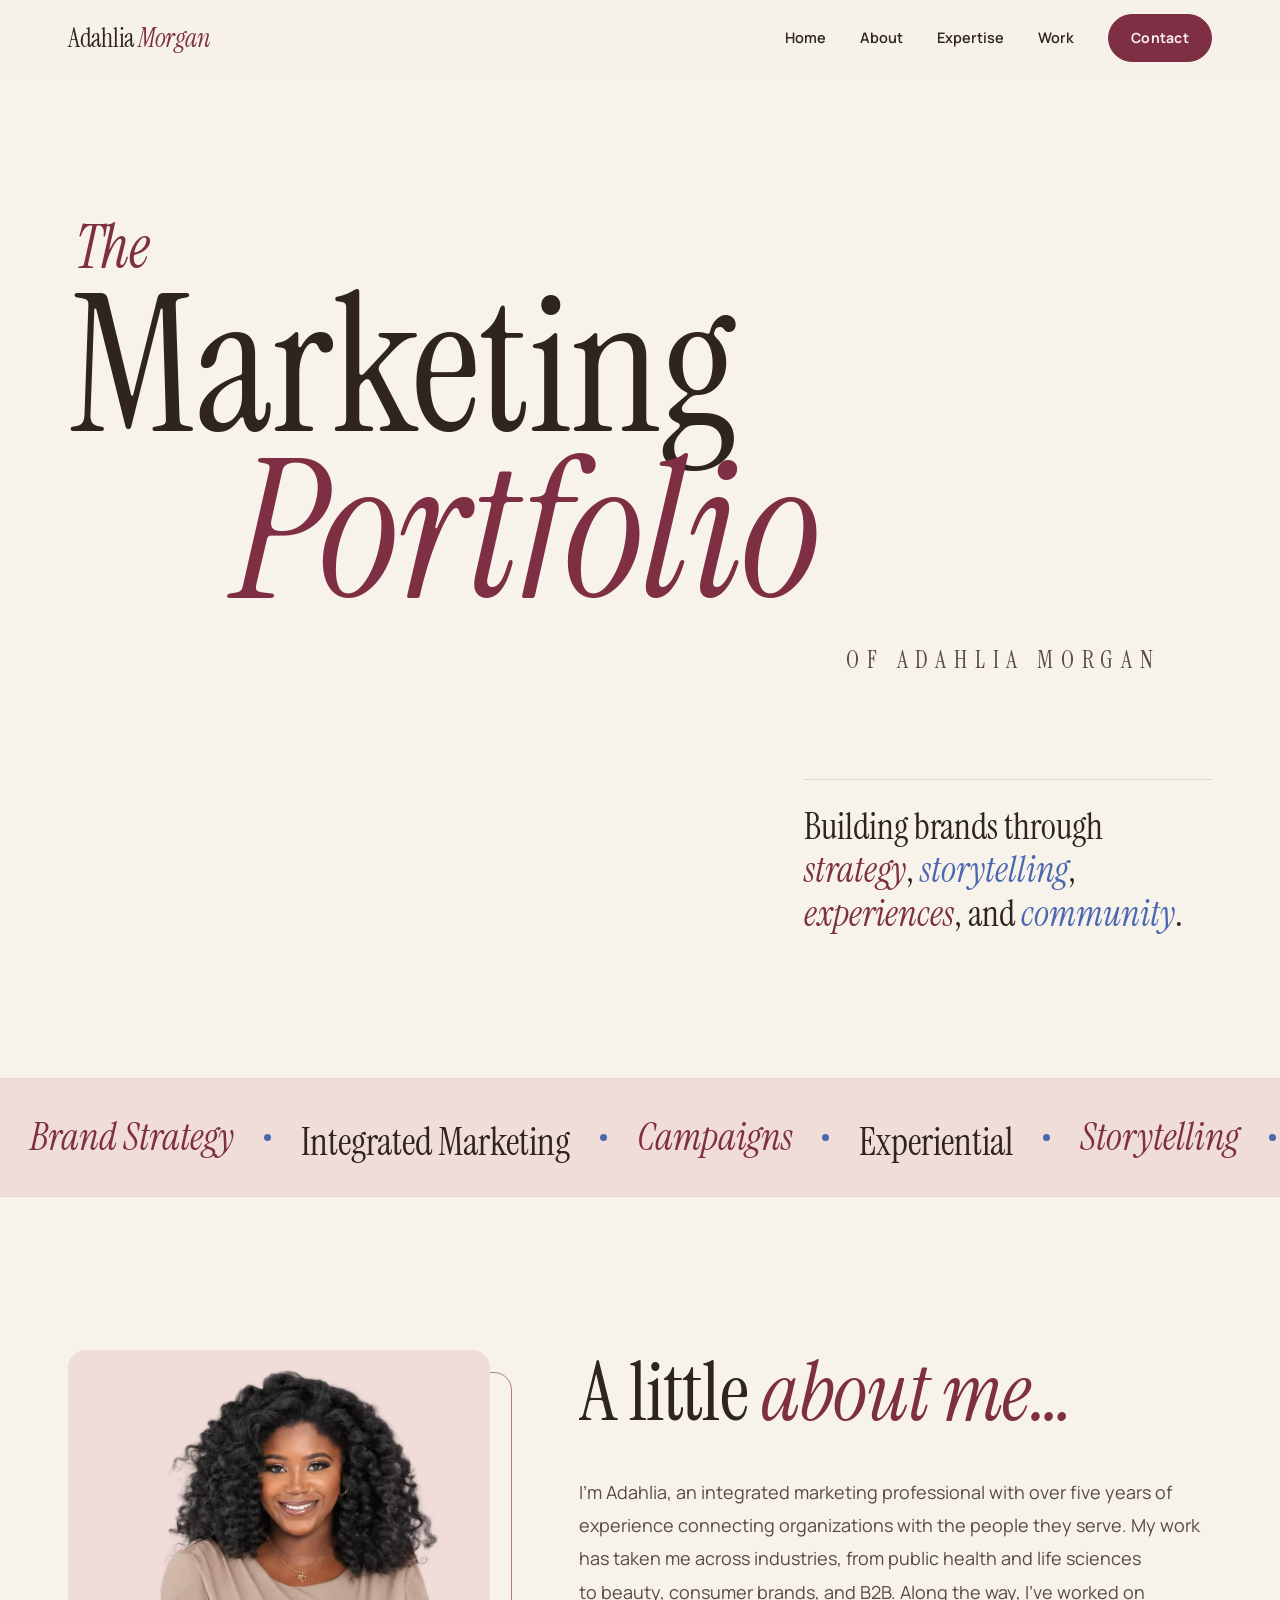
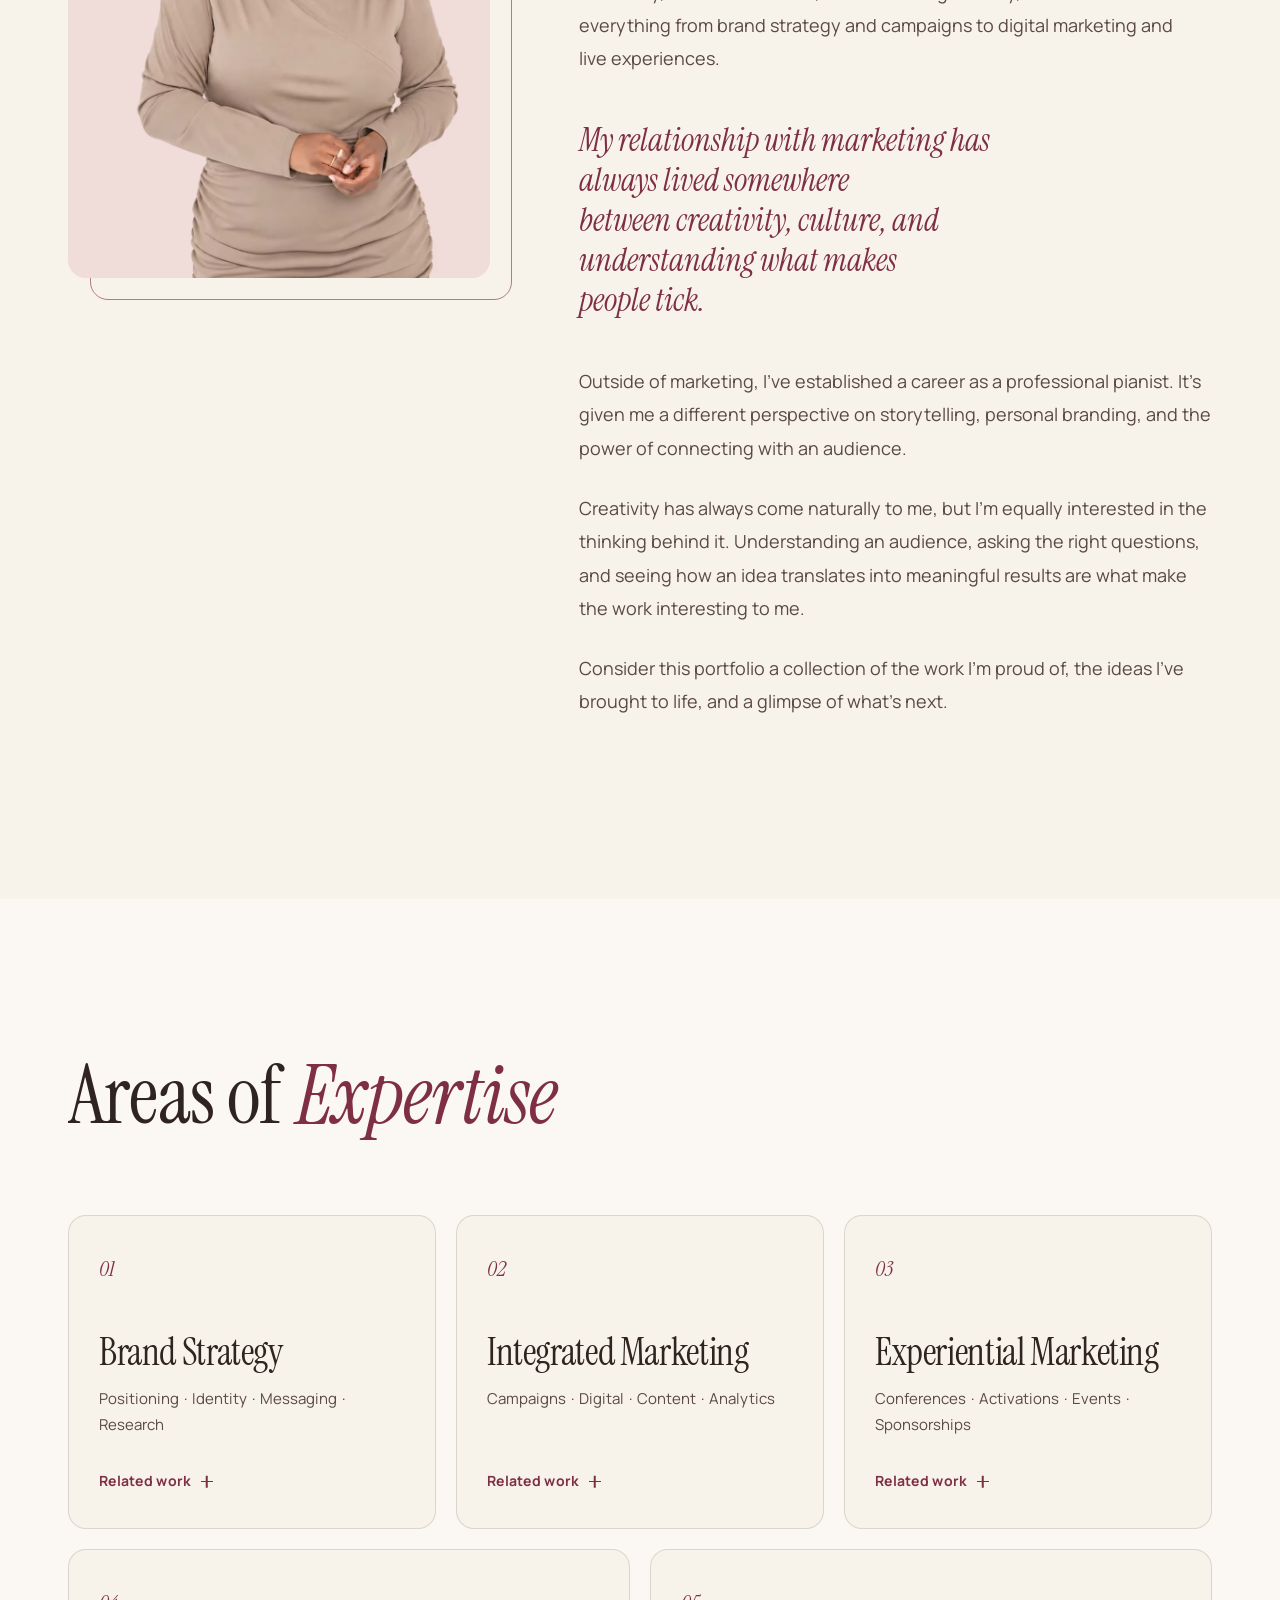
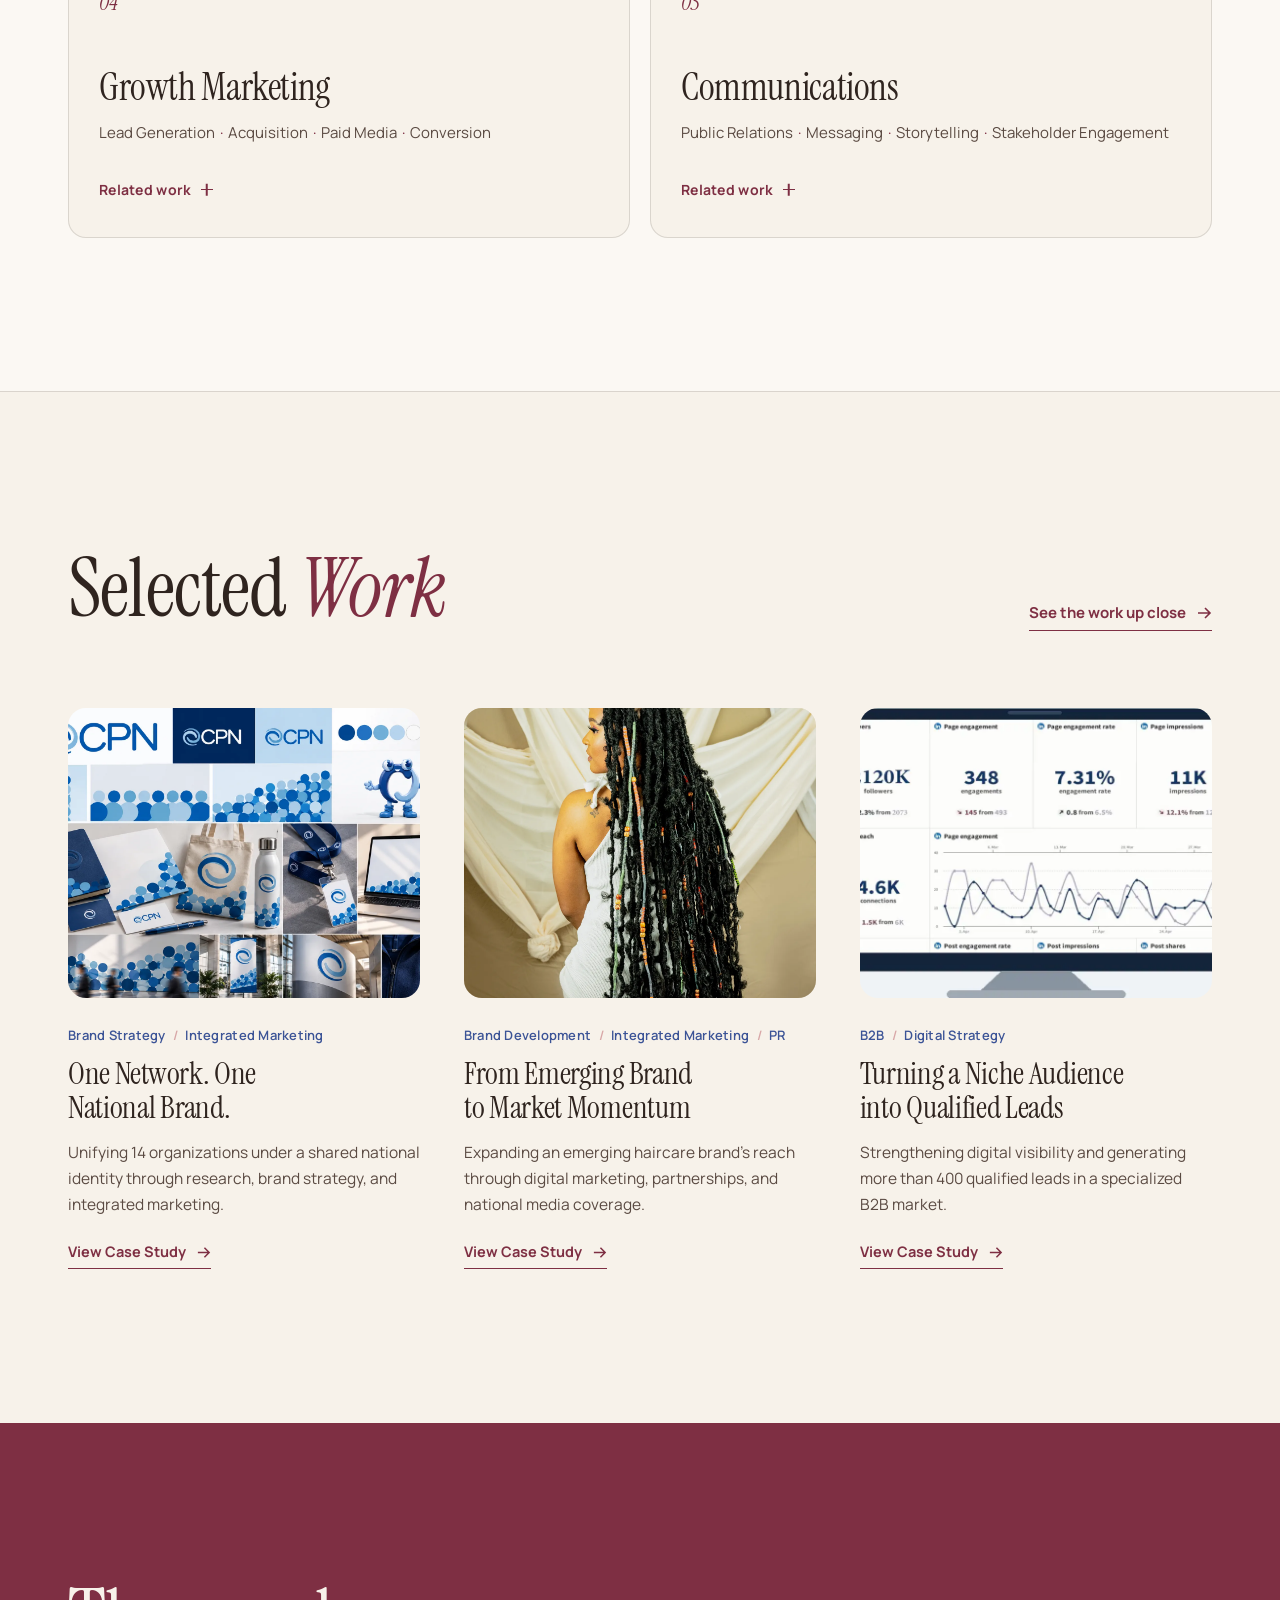
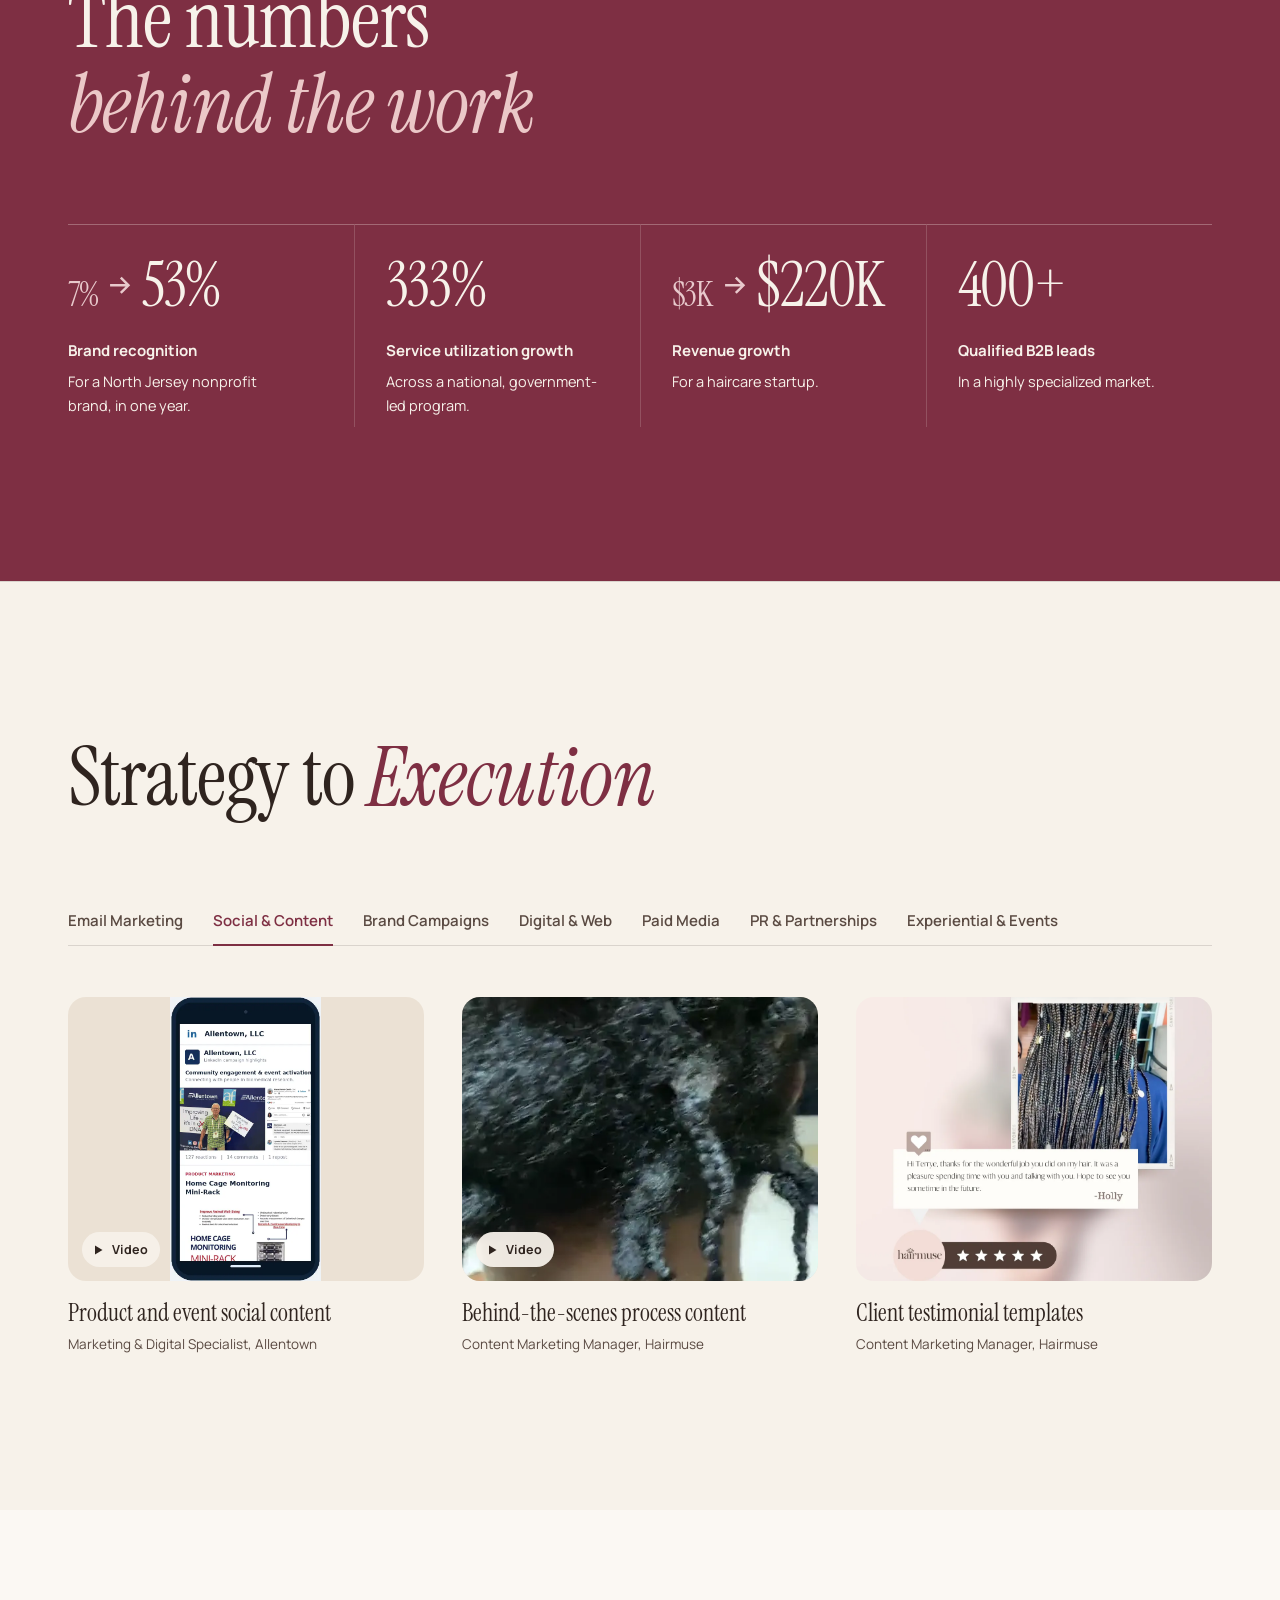
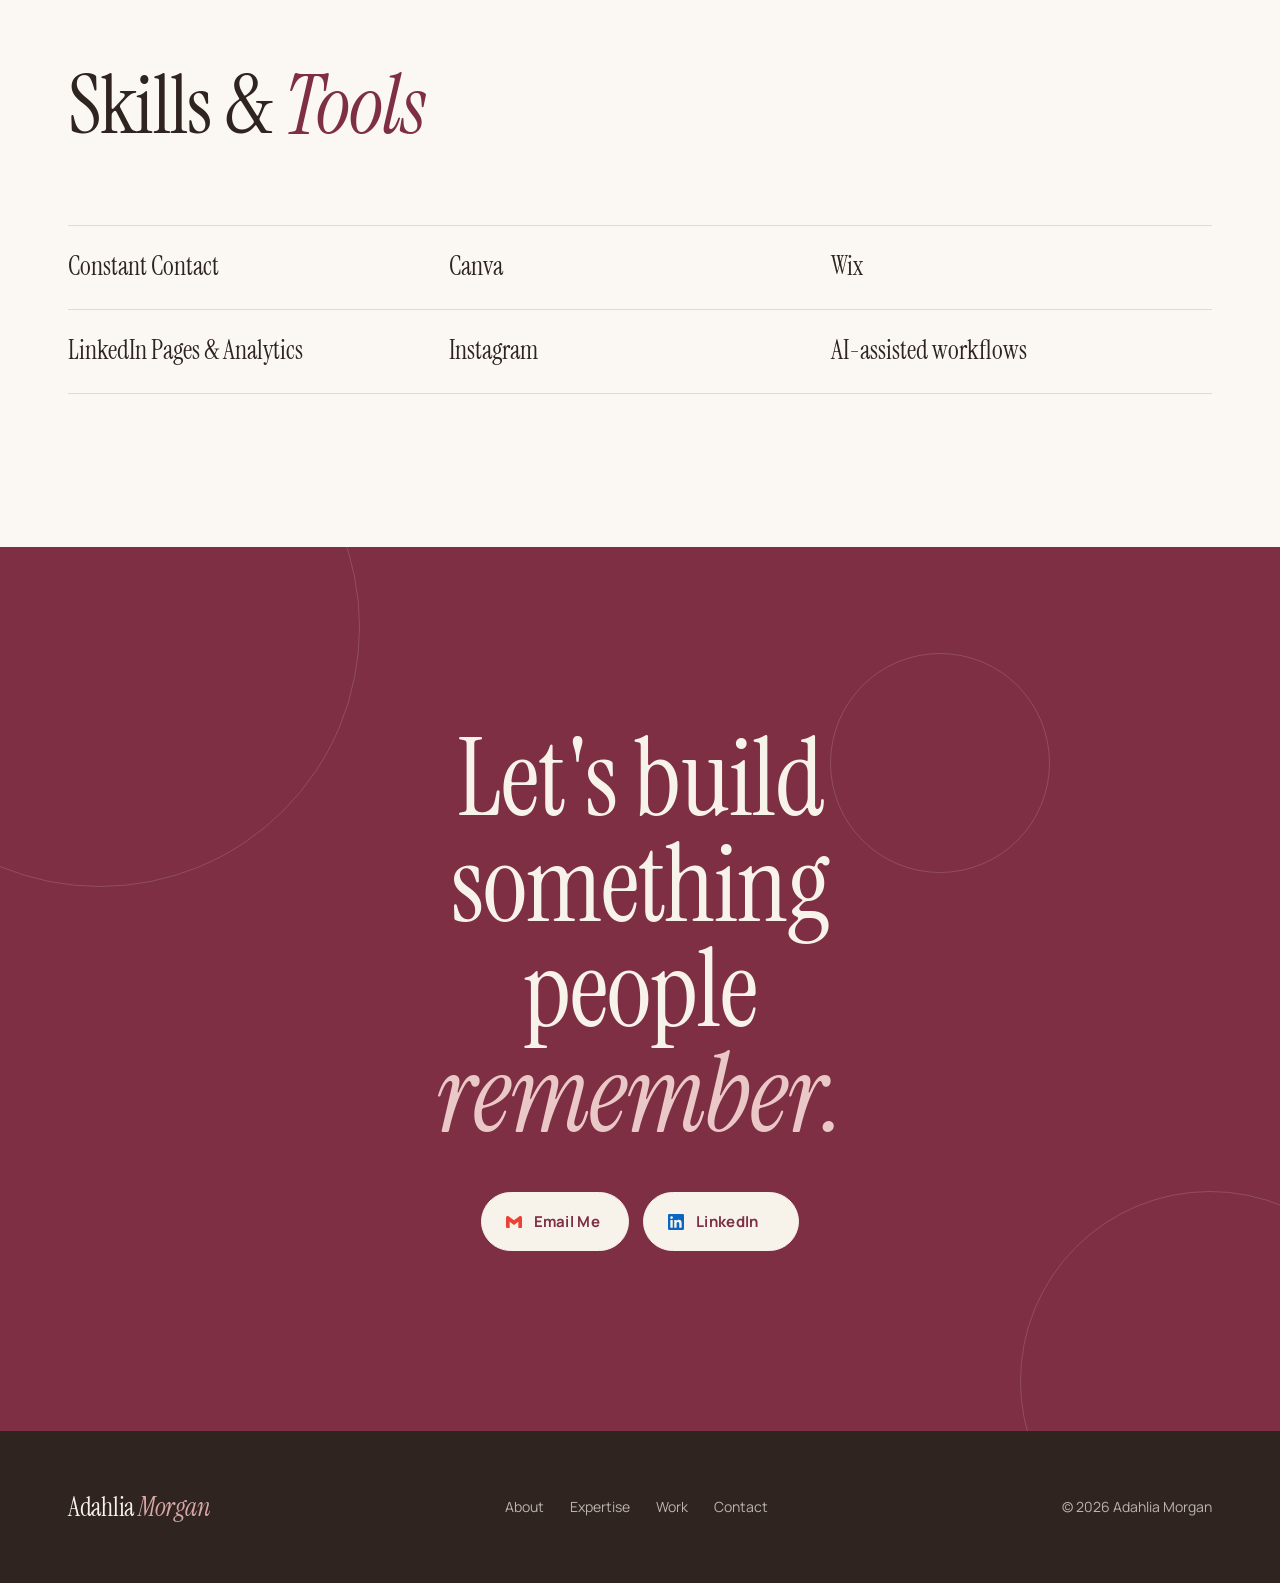
==== commit a9aeb753: "Add Email and LinkedIn contact buttons Replace the placeholder Connect button with two buttons carry" ====
--- a/index.html
+++ b/index.html
@@ -256,7 +256,16 @@
       </div>
       <div class="wrap">
         <h2 data-split>Let's build something<br>people <em>remember.</em></h2>
-        <a class="btn btn--light" href="mailto:CLIENT-EMAIL@example.com" data-reveal>Connect <svg viewBox="0 0 16 16" fill="none" stroke="currentColor" stroke-width="1.6" aria-hidden="true"><path d="M2 8h12M9 3l5 5-5 5"/></svg></a>
+        <div class="cta-actions" data-reveal>
+          <a class="btn btn--light" href="mailto:adahliamorgan@gmail.com">
+            <svg class="brand-icon brand-icon--gmail" viewBox="0 0 24 24" aria-hidden="true"><path d="M24 5.457v13.909c0 .904-.732 1.636-1.636 1.636h-3.819V11.73L12 16.64l-6.545-4.91v9.273H1.636A1.636 1.636 0 0 1 0 19.366V5.457c0-2.023 2.309-3.178 3.927-1.964L5.455 4.64 12 9.548l6.545-4.91 1.528-1.145C21.69 2.28 24 3.434 24 5.457z"/></svg>
+            Email Me
+          </a>
+          <a class="btn btn--light" href="https://www.linkedin.com/in/adahliatr" target="_blank" rel="noopener">
+            <svg class="brand-icon brand-icon--linkedin" viewBox="0 0 24 24" aria-hidden="true"><path d="M20.447 20.452h-3.554v-5.569c0-1.328-.027-3.037-1.852-3.037-1.853 0-2.136 1.445-2.136 2.939v5.667H9.351V9h3.414v1.561h.046c.477-.9 1.637-1.85 3.37-1.85 3.601 0 4.267 2.37 4.267 5.455v6.286zM5.337 7.433c-1.144 0-2.063-.926-2.063-2.065 0-1.138.92-2.063 2.063-2.063 1.14 0 2.064.925 2.064 2.063 0 1.139-.925 2.065-2.064 2.065zm1.782 13.019H3.555V9h3.564v11.452zM22.225 0H1.771C.792 0 0 .774 0 1.729v20.542C0 23.227.792 24 1.771 24h20.451C23.2 24 24 23.227 24 22.271V1.729C24 .774 23.2 0 22.222 0h.003z"/></svg>
+            LinkedIn<span class="visually-hidden"> (opens in a new tab)</span>
+          </a>
+        </div>
       </div>
     </section>
   </main>
--- a/assets/css/style.css
+++ b/assets/css/style.css
@@ -357,6 +357,13 @@
 .cta { background: var(--burgundy); color: var(--cream); text-align: center; padding: clamp(110px, 14vw, 190px) 0; position: relative; overflow: hidden; }
 .cta h2 { font-size: clamp(52px, 8.4vw, 124px); max-width: 13ch; margin: 0 auto 44px; line-height: 0.98; }
 .cta h2 em { color: #EBC8C8; }
+.cta-actions { display: flex; flex-wrap: wrap; justify-content: center; gap: 14px; }
+.cta-actions .btn { padding: 16px 28px 16px 24px; gap: 12px; }
+.brand-icon { width: 20px; height: 20px; flex-shrink: 0; }
+.cta-actions .btn:hover svg { transform: none; }
+.brand-icon--gmail { fill: #EA4335; }
+.brand-icon--linkedin { fill: #0A66C2; }
+.visually-hidden { position: absolute; width: 1px; height: 1px; padding: 0; margin: -1px; overflow: hidden; clip: rect(0 0 0 0); white-space: nowrap; border: 0; }
 .cta-bg { position: absolute; inset: 0; pointer-events: none; opacity: 0.16; }
 .cta-bg span { position: absolute; border-radius: 50%; border: 1.5px solid var(--cream); }
 
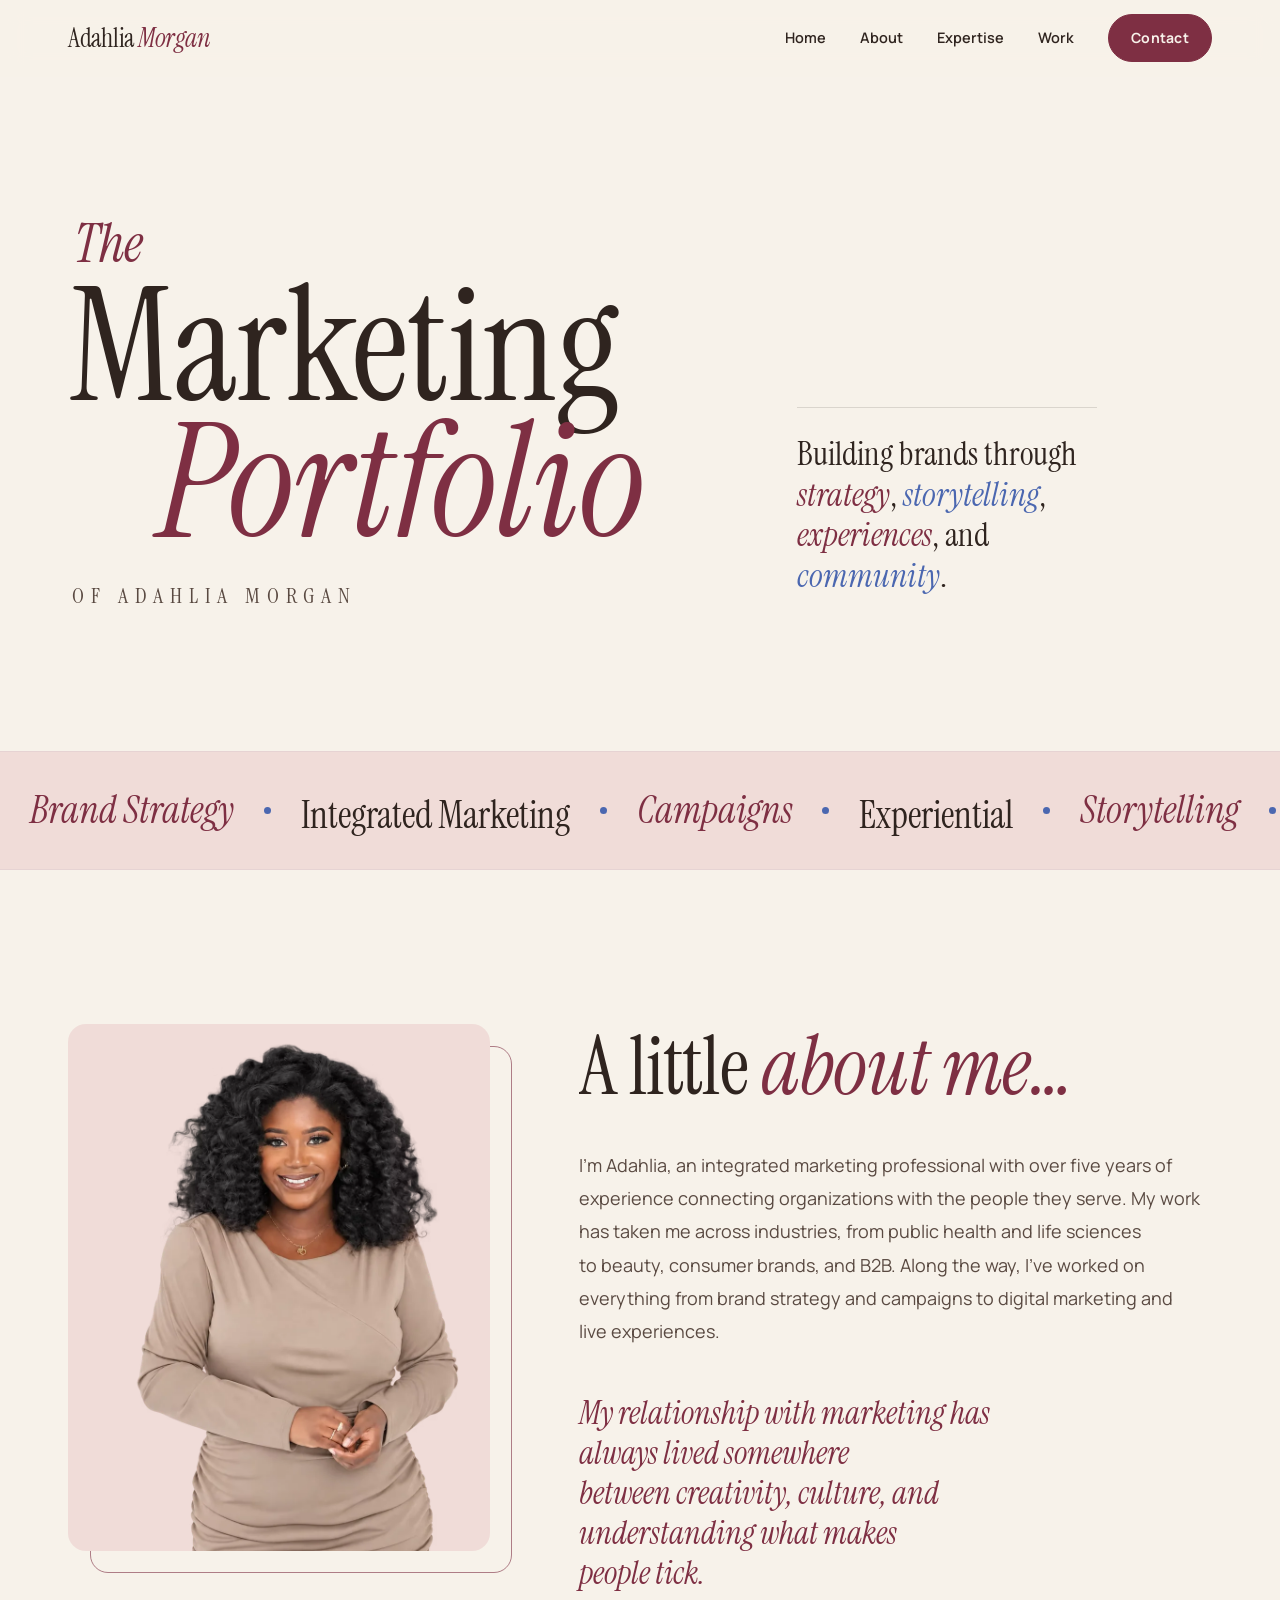
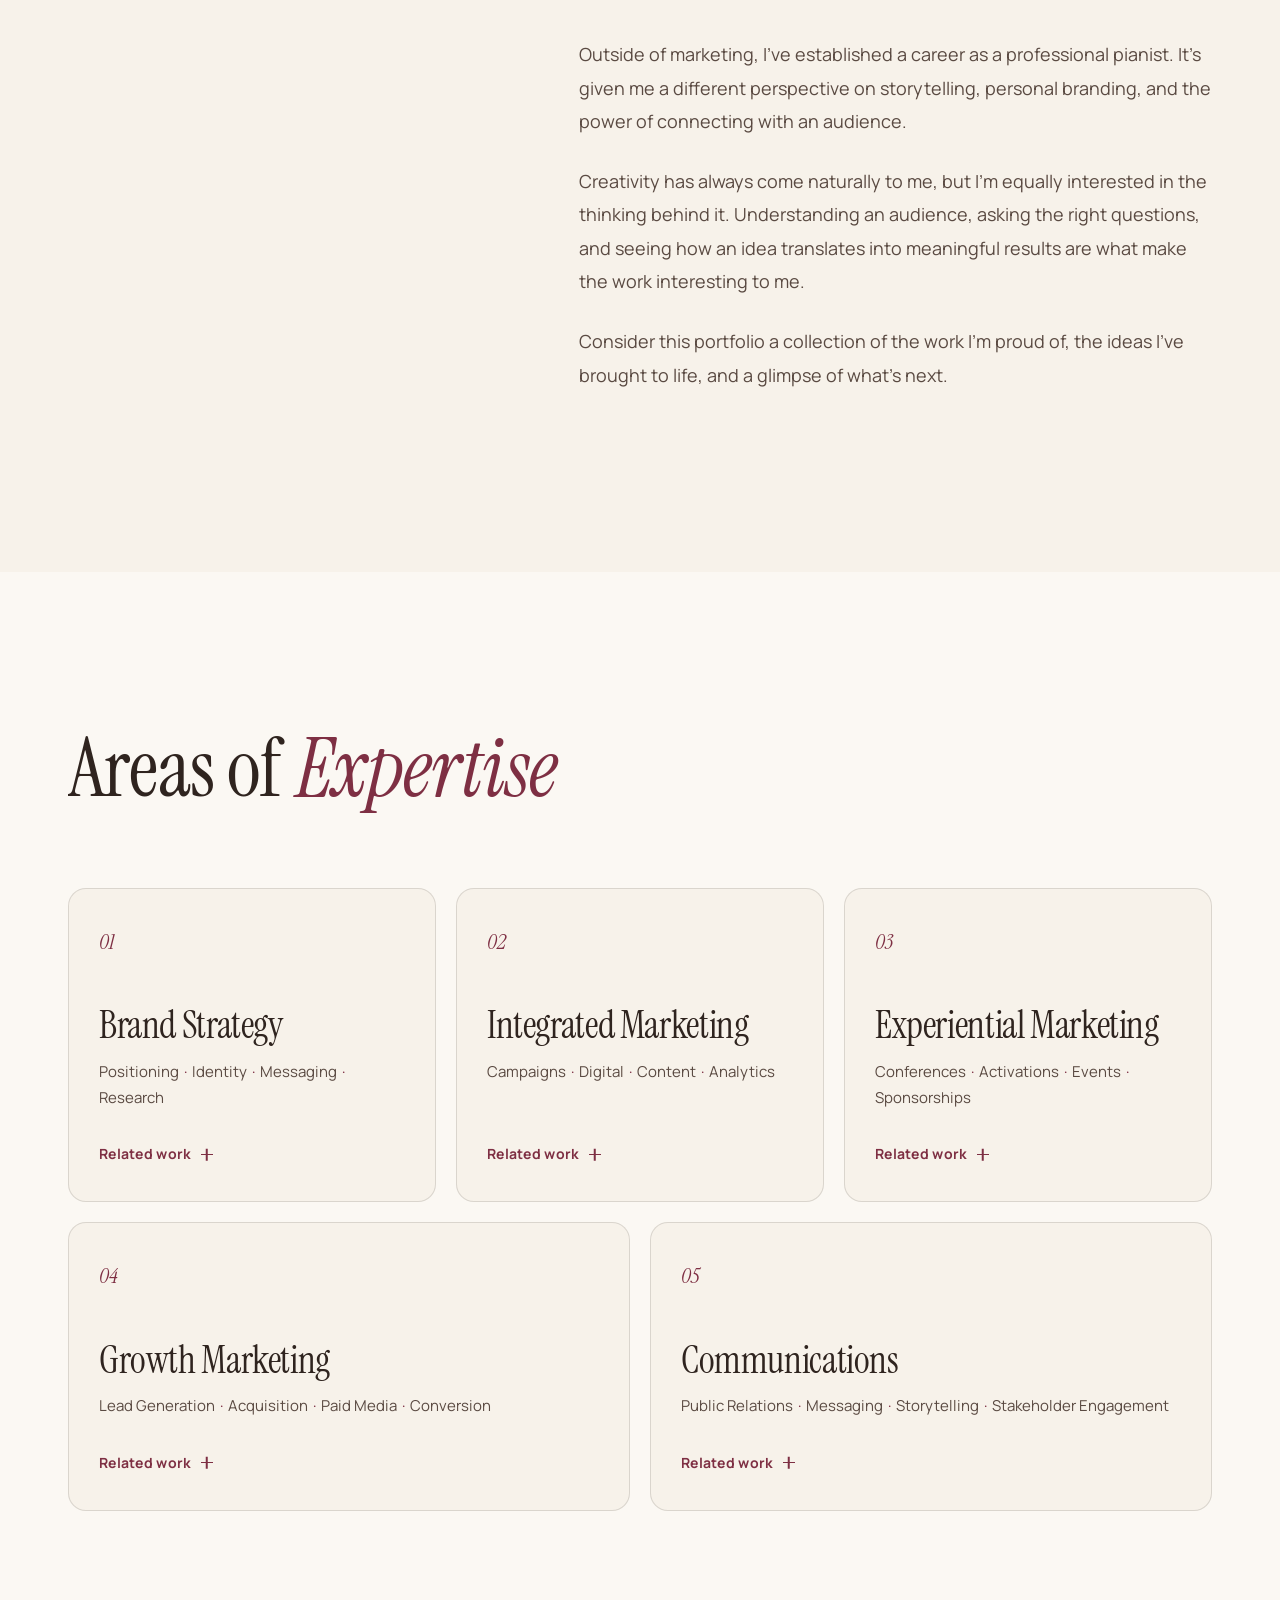
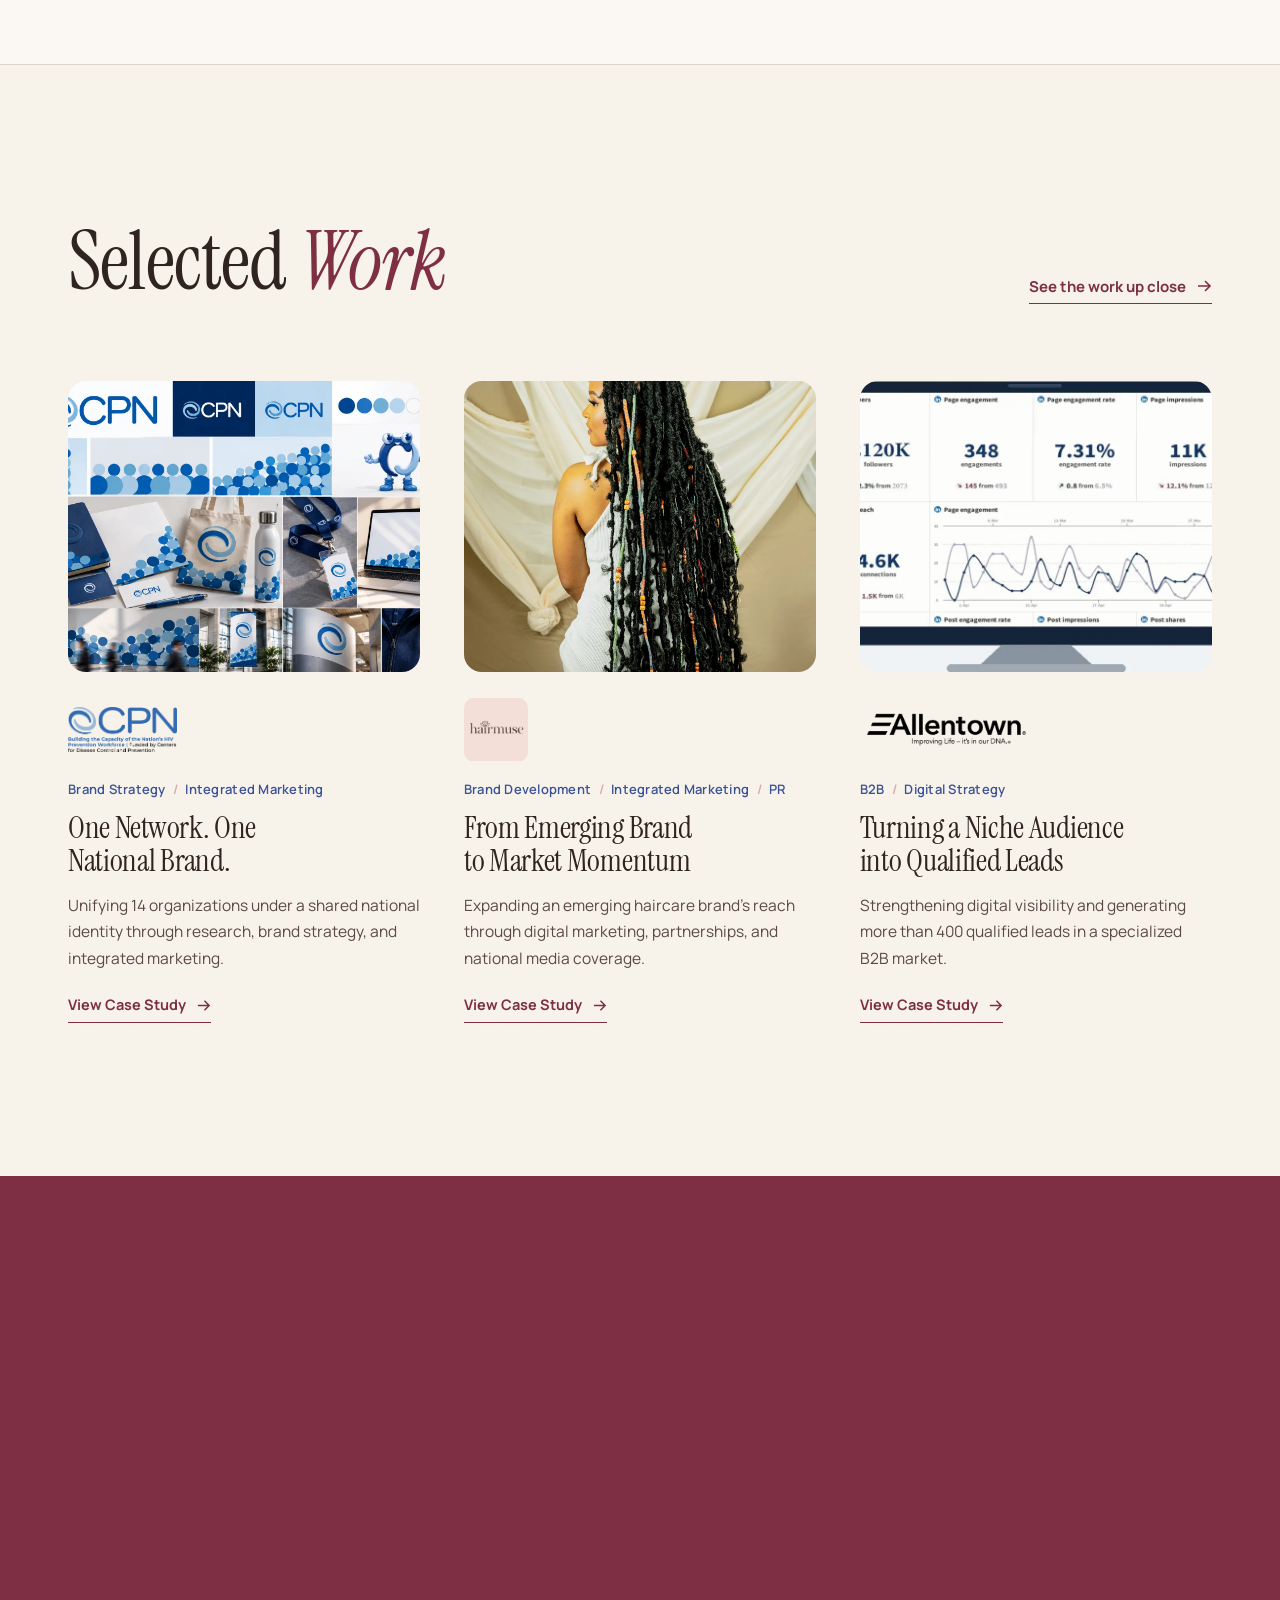
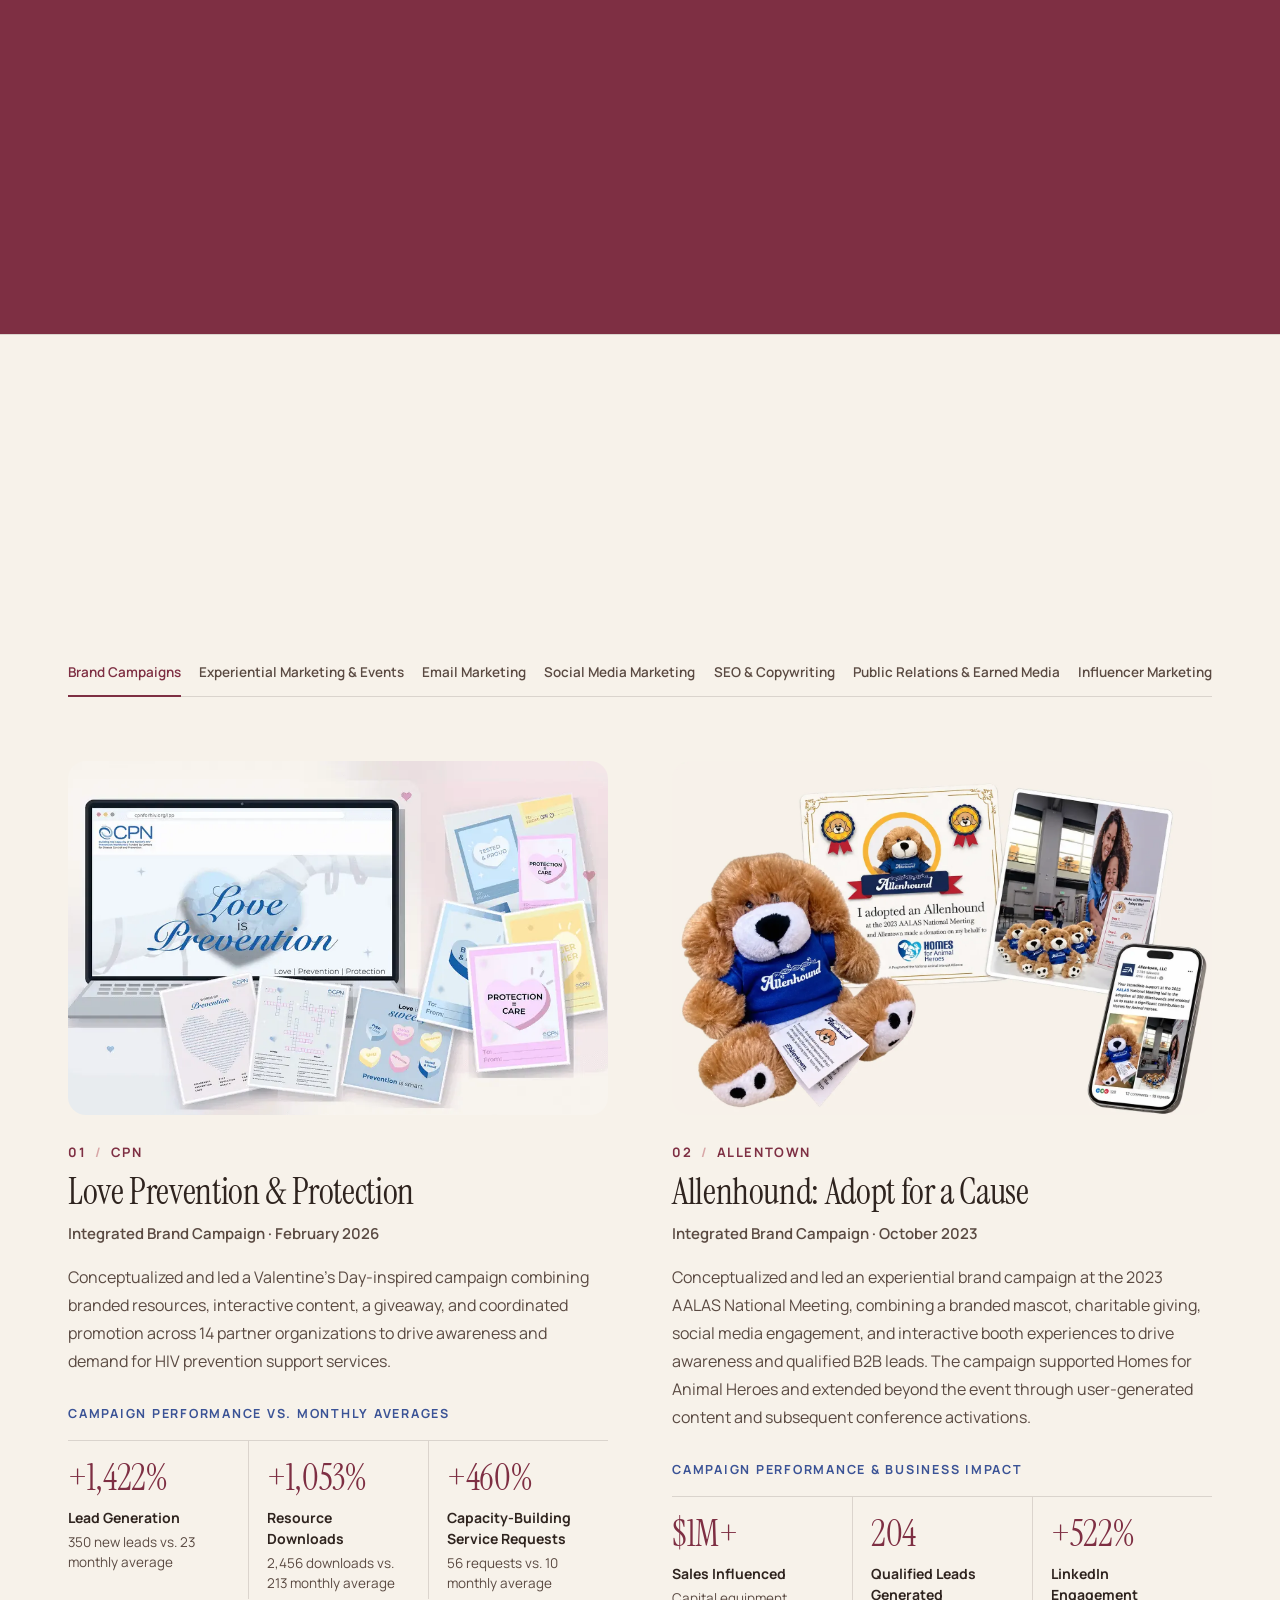
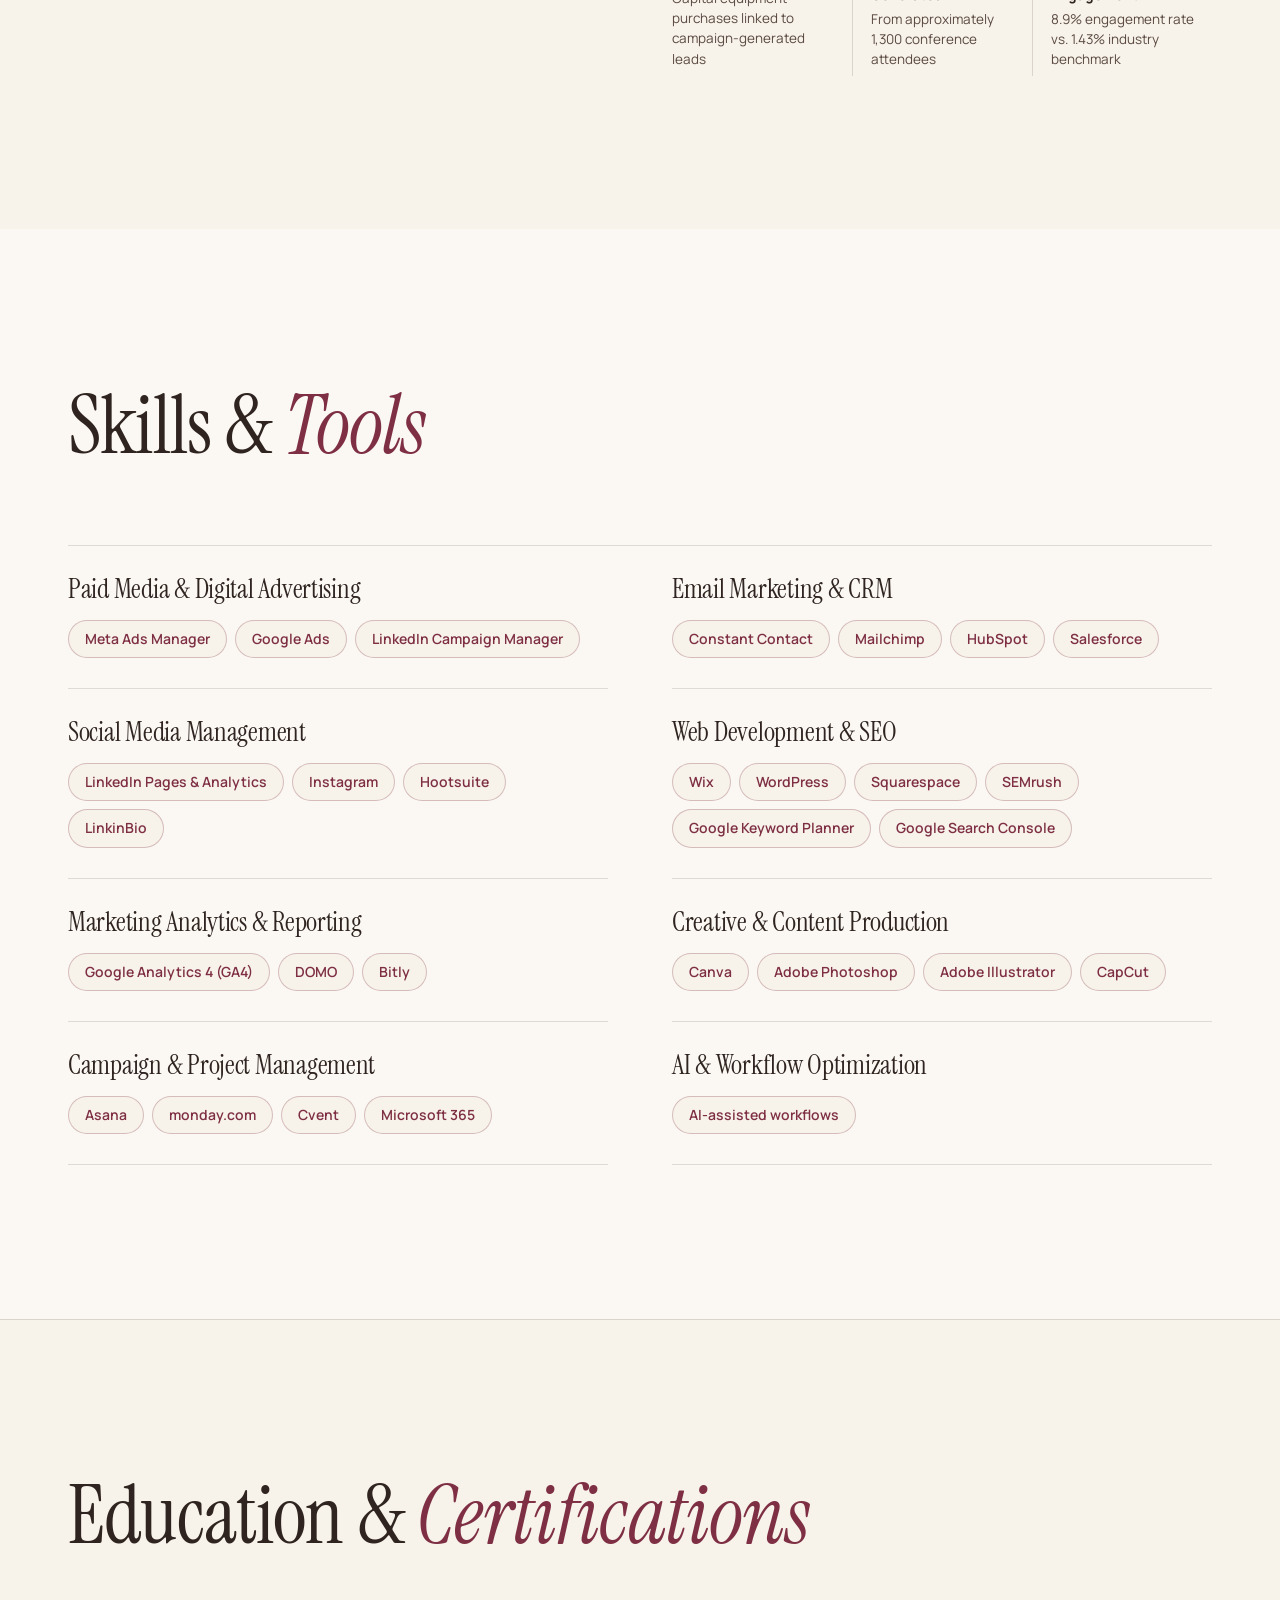
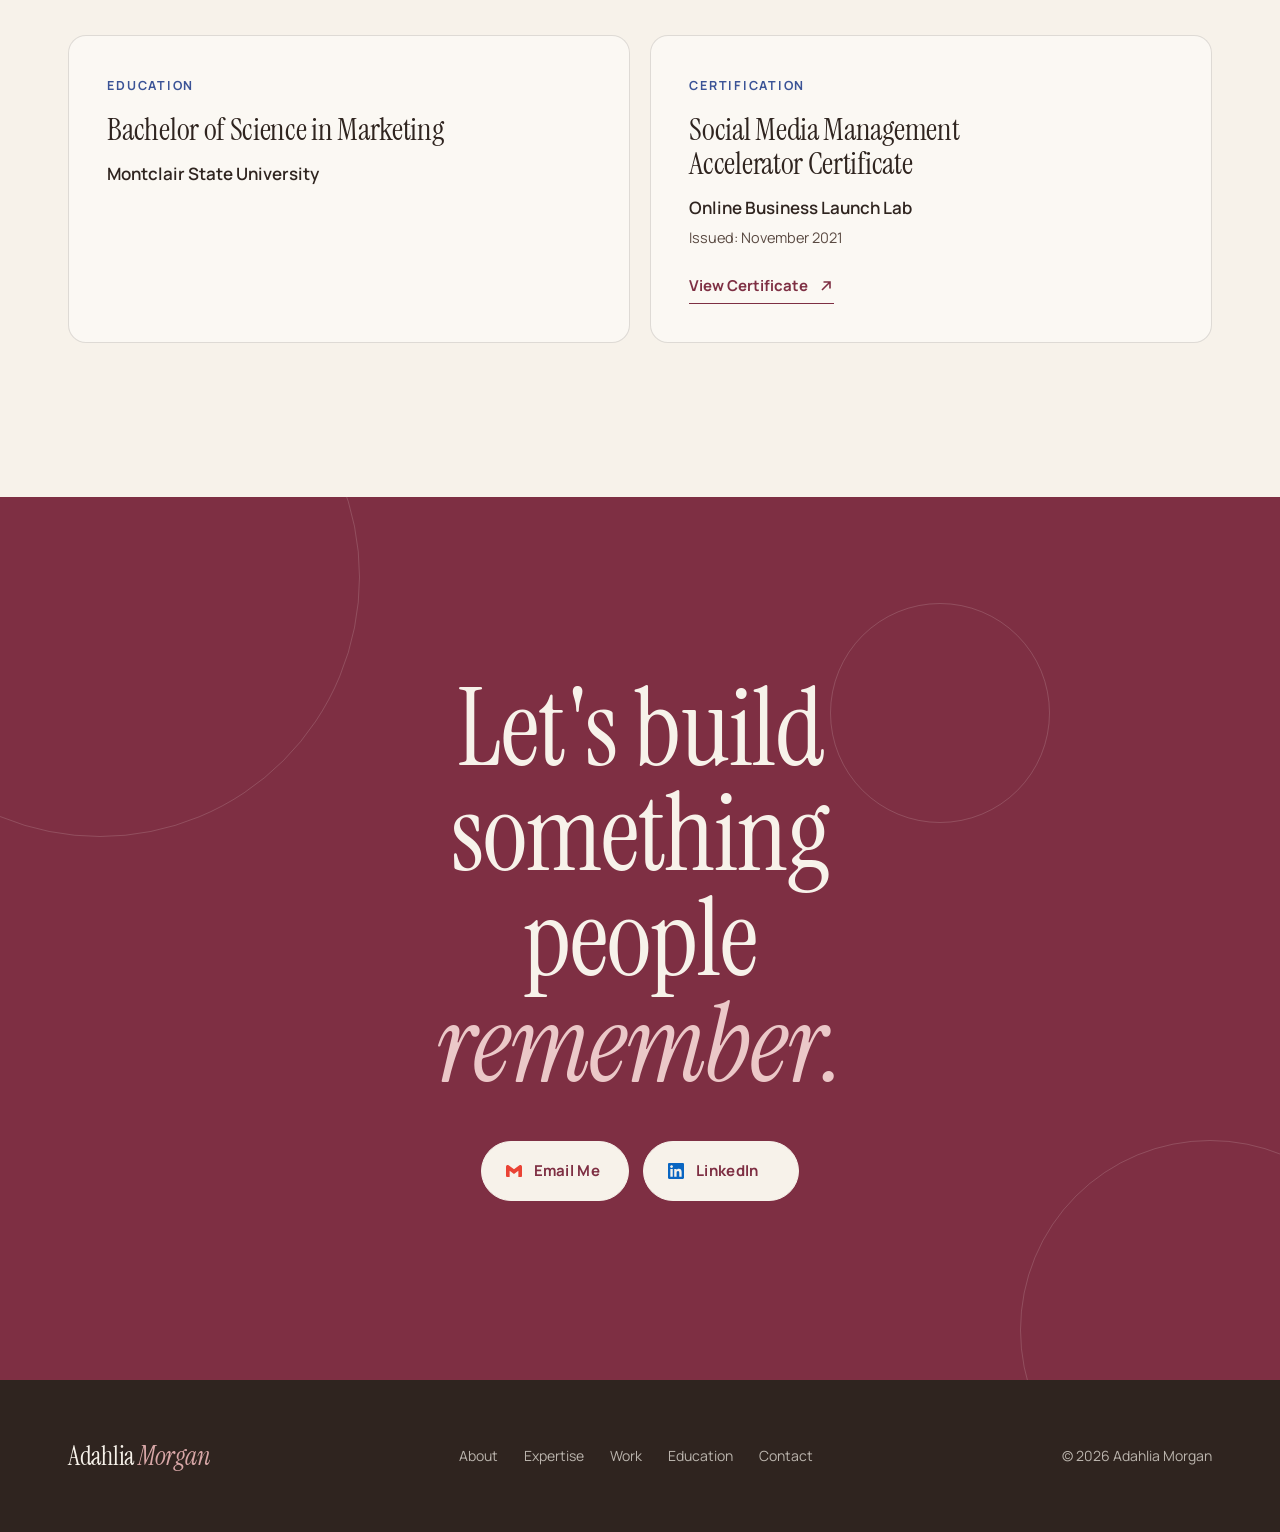
==== commit 0b9f156f: "Apply November portfolio revisions - Homepage: left-to-right hero, burgundy hover on expertise cards" ====
--- a/index.html
+++ b/index.html
@@ -158,6 +158,7 @@
             <div class="case-media">
               <img src="assets/img/cpn-identity-collage.webp" width="1536" height="1024" loading="lazy" alt="CPN brand identity system shown across logo, merchandise, signage, and digital applications">
             </div>
+            <div class="case-logo"><img src="assets/img/logo-cpn.webp" width="900" height="381" alt="CPN logo" loading="lazy"></div>
             <p class="case-tags">Brand Strategy <span>/</span> Integrated Marketing</p>
             <h3>One Network. One National Brand.</h3>
             <p class="case-summary">Unifying 14 organizations under a shared national identity through research, brand strategy, and integrated marketing.</p>
@@ -167,6 +168,7 @@
             <div class="case-media">
               <img src="assets/img/hairmuse-editorial.webp" width="1400" height="1750" loading="lazy" alt="Editorial photo of a Hairmuse client with long beaded locs against a draped cream backdrop" style="object-position: 50% 28%">
             </div>
+            <div class="case-logo case-logo--tile"><img src="assets/img/logo-hairmuse-tile.webp" width="600" height="598" alt="Hairmuse logo" loading="lazy"></div>
             <p class="case-tags">Brand Development <span>/</span> Integrated Marketing <span>/</span> PR</p>
             <h3>From Emerging Brand to Market Momentum</h3>
             <p class="case-summary">Expanding an emerging haircare brand's reach through digital marketing, partnerships, and national media coverage.</p>
@@ -176,6 +178,7 @@
             <div class="case-media">
               <video src="assets/video/allentown-kpi.mp4" poster="assets/img/allentown-kpi-poster.webp" muted loop playsinline autoplay data-loop preload="none" aria-label="Animated LinkedIn performance dashboard for Allentown"></video>
             </div>
+            <div class="case-logo"><img src="assets/img/logo-allentown.webp" width="900" height="239" alt="Allentown logo" loading="lazy"></div>
             <p class="case-tags">B2B <span>/</span> Digital Strategy</p>
             <h3>Turning a Niche Audience into Qualified Leads</h3>
             <p class="case-summary">Strengthening digital visibility and generating more than 400 qualified leads in a specialized B2B market.</p>
@@ -214,40 +217,300 @@
       </div>
     </section>
 
-    <!-- 7. STRATEGY TO EXECUTION (single visual showcase) -->
+    <!-- 7. STRATEGY TO EXECUTION (single visual showcase, one tab per discipline) -->
     <section class="section" id="execution">
       <div class="wrap">
         <h2 class="section-title" data-split>Strategy to <em class="accent">Execution</em></h2>
-        <div class="gallery" data-gallery="assets/data/gallery.json">
-          <div class="gallery-tabs" role="tablist" aria-label="Work by discipline"></div>
-          <div class="gallery-panel" role="tabpanel" tabindex="0"></div>
-          <noscript><p>Work samples are shown on each <a href="#work">case study page</a>.</p></noscript>
-        </div>
-      </div>
-    </section>
-
-    <!-- 8. SKILLS -->
+        <div class="stx" data-tabs>
+          <div class="gallery-tabs" role="tablist" aria-label="Work by discipline">
+            <button class="gallery-tab" type="button" role="tab" id="tab-brand" aria-controls="stx-brand" aria-selected="true">Brand Campaigns</button>
+            <button class="gallery-tab" type="button" role="tab" id="tab-experiential" aria-controls="stx-experiential" aria-selected="false" tabindex="-1">Experiential Marketing &amp; Events</button>
+            <button class="gallery-tab" type="button" role="tab" id="tab-email" aria-controls="stx-email" aria-selected="false" tabindex="-1">Email Marketing</button>
+            <button class="gallery-tab" type="button" role="tab" id="tab-social" aria-controls="stx-social" aria-selected="false" tabindex="-1">Social Media Marketing</button>
+            <button class="gallery-tab" type="button" role="tab" id="tab-seo" aria-controls="stx-seo" aria-selected="false" tabindex="-1">SEO &amp; Copywriting</button>
+            <button class="gallery-tab" type="button" role="tab" id="tab-pr" aria-controls="stx-pr" aria-selected="false" tabindex="-1">Public Relations &amp; Earned Media</button>
+            <button class="gallery-tab" type="button" role="tab" id="tab-influencer" aria-controls="stx-influencer" aria-selected="false" tabindex="-1">Influencer Marketing</button>
+          </div>
+
+          <!-- Brand Campaigns -->
+          <div class="stx-panel" role="tabpanel" id="stx-brand" aria-labelledby="tab-brand" tabindex="0">
+            <div class="wc-grid">
+              <article class="wc">
+                <button class="wc-media" type="button" data-lightbox data-src="assets/video/brand-love-prevention.mp4" data-type="video" aria-label="Enlarge: Love Prevention &amp; Protection campaign">
+                  <video src="assets/video/brand-love-prevention.mp4" poster="assets/img/brand-love-prevention-poster.webp" muted loop playsinline autoplay data-loop preload="none" aria-hidden="true"></video>
+                </button>
+                <p class="wc-meta">01 <span>/</span> CPN</p>
+                <h3 class="wc-title">Love Prevention &amp; Protection</h3>
+                <p class="wc-sub">Integrated Brand Campaign · February 2026</p>
+                <p class="wc-desc">Conceptualized and led a Valentine's Day-inspired campaign combining branded resources, interactive content, a giveaway, and coordinated promotion across 14 partner organizations to drive awareness and demand for HIV prevention support services.</p>
+                <p class="stat-head">Campaign Performance vs. Monthly Averages</p>
+                <dl class="stat-row">
+                  <div><dt>+1,422%</dt><dd><b>Lead Generation</b>350 new leads vs. 23 monthly average</dd></div>
+                  <div><dt>+1,053%</dt><dd><b>Resource Downloads</b>2,456 downloads vs. 213 monthly average</dd></div>
+                  <div><dt>+460%</dt><dd><b>Capacity-Building Service Requests</b>56 requests vs. 10 monthly average</dd></div>
+                </dl>
+              </article>
+              <article class="wc">
+                <button class="wc-media" type="button" data-lightbox data-src="assets/img/brand-allenhound.webp" aria-label="Enlarge: Allenhound: Adopt for a Cause campaign">
+                  <img src="assets/img/brand-allenhound.webp" width="1536" height="1024" loading="lazy" alt="Allenhound campaign: branded plush mascot, adoption certificate, booth display, and LinkedIn post">
+                </button>
+                <p class="wc-meta">02 <span>/</span> Allentown</p>
+                <h3 class="wc-title">Allenhound: Adopt for a Cause</h3>
+                <p class="wc-sub">Integrated Brand Campaign · October 2023</p>
+                <p class="wc-desc">Conceptualized and led an experiential brand campaign at the 2023 AALAS National Meeting, combining a branded mascot, charitable giving, social media engagement, and interactive booth experiences to drive awareness and qualified B2B leads. The campaign supported Homes for Animal Heroes and extended beyond the event through user-generated content and subsequent conference activations.</p>
+                <p class="stat-head">Campaign Performance &amp; Business Impact</p>
+                <dl class="stat-row">
+                  <div><dt>$1M+</dt><dd><b>Sales Influenced</b>Capital equipment purchases linked to campaign-generated leads</dd></div>
+                  <div><dt>204</dt><dd><b>Qualified Leads Generated</b>From approximately 1,300 conference attendees</dd></div>
+                  <div><dt>+522%</dt><dd><b>LinkedIn Engagement</b>8.9% engagement rate vs. 1.43% industry benchmark</dd></div>
+                </dl>
+              </article>
+            </div>
+          </div>
+
+          <!-- Experiential Marketing & Events -->
+          <div class="stx-panel" role="tabpanel" id="stx-experiential" aria-labelledby="tab-experiential" tabindex="0" hidden>
+            <p class="stx-intro">Developed and executed experiential marketing strategies across national conferences, trade shows, and virtual events. Led event positioning, partnership development, sponsorship activations, promotional campaigns, and interactive brand experiences designed to increase visibility, strengthen industry relationships, and drive audience engagement.</p>
+
+            <article class="xp">
+              <div class="xp-head">
+                <div>
+                  <p class="wc-meta">01 <span>/</span> CPN</p>
+                  <h3 class="xp-title">National Conference &amp; Experiential Marketing</h3>
+                </div>
+                <div>
+                  <p class="wc-desc">Led strategic planning and execution for CPN's national conference presence, coordinating a collaborative village experience featuring 14 partner organizations. Developed interactive brand activations, including the Commitment to Zero experience, while managing conference partnerships, sponsorship opportunities, editorial placements, networking activities, and event operations to strengthen visibility and engagement.</p>
+                  <div class="role-line"><span class="role-label">My Role</span><ul class="chips"><li>Original Concept &amp; Creative Direction</li><li>Conference Strategy</li><li>14-Partner Coordination</li><li>Sponsorships &amp; Editorial</li><li>Experiential Activations</li><li>End-to-End Execution</li></ul></div>
+                </div>
+              </div>
+              <div class="mosaic">
+                <button class="tile tile--hero" type="button" data-lightbox data-src="assets/img/exp-cpn-village-entrance.webp"><img src="assets/img/exp-cpn-village-entrance.webp" width="1600" height="1067" loading="lazy" alt="Entrance to the CPN Village exhibit hall at the conference"></button>
+                <button class="tile tile--wide" type="button" data-lightbox data-src="assets/img/exp-cpn-commitment-mural.webp"><img src="assets/img/exp-cpn-commitment-mural.webp" width="1024" height="768" loading="lazy" alt="Two attendees in front of the 'What is your Commitment to Zero?' mural"></button>
+                <button class="tile" type="button" data-lightbox data-src="assets/img/exp-cpn-commitment-wall.webp"><img src="assets/img/exp-cpn-commitment-wall.webp" width="1600" height="1067" loading="lazy" alt="Attendee in a CPN shirt adding a pledge card to the Commitment to Zero wall"></button>
+                <button class="tile tile--tall" type="button" data-lightbox data-src="assets/img/exp-cpn-times-stand.webp"><img src="assets/img/exp-cpn-times-stand.webp" width="1067" height="1600" loading="lazy" alt="CPN Times newspaper on display at the CPN Village"></button>
+                <button class="tile" type="button" data-lightbox data-src="assets/img/exp-cpn-speaker.webp"><img src="assets/img/exp-cpn-speaker.webp" width="1600" height="1067" loading="lazy" alt="Presenter speaking to the audience at a CPN session"></button>
+                <button class="tile" type="button" data-lightbox data-src="assets/img/exp-cpn-audience.webp"><img src="assets/img/exp-cpn-audience.webp" width="1600" height="1067" loading="lazy" alt="Audience members applauding during a CPN conference session"></button>
+                <button class="tile tile--tall" type="button" data-lightbox data-src="assets/img/exp-cpn-together-to-zero.webp"><img src="assets/img/exp-cpn-together-to-zero.webp" width="1067" height="1600" loading="lazy" alt="'Together to Zero, Ending HIV' branded sign at the CPN booth"></button>
+                <button class="tile" type="button" data-lightbox data-src="assets/img/exp-cpn-stakeholders.webp"><img src="assets/img/exp-cpn-stakeholders.webp" width="1600" height="1067" loading="lazy" alt="Partners and stakeholders seated together at the conference"></button>
+                <button class="tile tile--tall" type="button" data-lightbox data-src="assets/img/exp-cpn-branded-touchpoints.webp"><img src="assets/img/exp-cpn-branded-touchpoints.webp" width="1067" height="1600" loading="lazy" alt="CPN branded materials and commitment cards on the booth table"></button>
+                <button class="tile tile--tall" type="button" data-lightbox data-src="assets/img/exp-cpn-times-reader.webp"><img src="assets/img/exp-cpn-times-reader.webp" width="1067" height="1600" loading="lazy" alt="Attendee holding a copy of the CPN Times in the CPN Village"></button>
+                <button class="tile" type="button" data-lightbox data-src="assets/img/exp-cpn-resource-guide.webp"><img src="assets/img/exp-cpn-resource-guide.webp" width="1600" height="1067" loading="lazy" alt="Open CPN resource guide showing training and technical assistance pages"></button>
+                <button class="tile tile--tall" type="button" data-lightbox data-src="assets/img/exp-cpn-village-guests.webp"><img src="assets/img/exp-cpn-village-guests.webp" width="683" height="1024" loading="lazy" alt="Two attendees at the CPN Village entrance"></button>
+                <button class="tile tile--tall" type="button" data-lightbox data-src="assets/img/exp-cpn-village-host.webp"><img src="assets/img/exp-cpn-village-host.webp" width="640" height="1024" loading="lazy" alt="CPN team member at the branded CPN Village booth"></button>
+                <button class="tile tile--tall" type="button" data-lightbox data-src="assets/video/exp-cpn-times-paper.mp4" data-type="video"><img src="assets/img/exp-cpn-times-paper-poster.webp" width="1080" height="1350" loading="lazy" alt="Animated pages of the CPN Times conference newspaper"><span class="tile-play" aria-hidden="true"></span></button>
+              </div>
+            </article>
+
+            <article class="xp">
+              <div class="xp-head">
+                <div>
+                  <p class="wc-meta">02 <span>/</span> Allentown</p>
+                  <h3 class="xp-title">B2B Trade Shows &amp; Event Marketing</h3>
+                </div>
+                <div>
+                  <p class="wc-desc">Managed end-to-end trade show and event marketing operations, coordinating exhibit designers, production vendors, purchasing, and branded environments. Oversaw vendor quotes, promotional materials, representative apparel, and sales team schedules while managing sponsorships and Cvent-powered virtual event marketing to ensure consistent, professionally executed brand experiences.</p>
+                  <div class="role-line"><span class="role-label">My Role</span><ul class="chips"><li>Event Strategy &amp; Production</li><li>Exhibit &amp; Vendor Management</li><li>Creative Direction</li><li>Purchasing &amp; Procurement</li><li>Sales Team Coordination</li><li>Sponsorship Management</li><li>Cvent Virtual Event Marketing</li></ul></div>
+                </div>
+              </div>
+              <div class="mosaic">
+                <button class="tile tile--hero" type="button" data-lightbox data-src="assets/img/exp-allentown-tradeshow.webp"><img src="assets/img/exp-allentown-tradeshow.webp" width="768" height="1024" loading="lazy" alt="Allentown sales team at a large trade show exhibit under a hanging Allentown sign" style="object-position:50% 60%"></button>
+                <button class="tile tile--tall" type="button" data-lightbox data-src="assets/img/exp-allentown-exhibit.webp"><img src="assets/img/exp-allentown-exhibit.webp" width="1228" height="1600" loading="lazy" alt="Allentown team at a branded conference exhibit booth"></button>
+                <button class="tile tile--tall" type="button" data-lightbox data-src="assets/img/exp-allentown-booth.webp"><img src="assets/img/exp-allentown-booth.webp" width="768" height="1024" loading="lazy" alt="Allentown representative at a tabletop exhibit with product displays"></button>
+                <button class="tile tile--wide" type="button" data-lightbox data-src="assets/video/exp-allentown-aalas-wall.mp4" data-type="video"><img src="assets/img/exp-allentown-aalas-wall-poster.webp" width="960" height="540" loading="lazy" alt="Attendees holding 'Improving Life, it's in my DNA' signs at the Allentown and AALAS Foundation photo wall"><span class="tile-play" aria-hidden="true"></span></button>
+                <button class="tile tile--tall" type="button" data-lightbox data-src="assets/video/exp-allentown-display.mp4" data-type="video"><img src="assets/img/exp-allentown-display-poster.webp" width="540" height="960" loading="lazy" alt="Illuminated Allentown product display at a trade show"><span class="tile-play" aria-hidden="true"></span></button>
+              </div>
+            </article>
+          </div>
+
+          <!-- Email Marketing -->
+          <div class="stx-panel" role="tabpanel" id="stx-email" aria-labelledby="tab-email" tabindex="0" hidden>
+            <div class="card-trio">
+              <article class="card">
+                <p class="card-label">Newsletter Preview</p>
+                <button class="wc-media wc-media--contain" type="button" data-lightbox data-src="assets/video/email-zero-in.mp4" data-type="video" aria-label="Enlarge: Zero In newsletter">
+                  <video src="assets/video/email-zero-in.mp4" poster="assets/img/email-zero-in-poster.webp" muted loop playsinline autoplay data-loop preload="none" aria-hidden="true"></video>
+                </button>
+                <h3 class="wc-title">Zero In Newsletter</h3>
+                <p class="wc-sub">Email platform: Constant Contact</p>
+                <button class="link-arrow card-link" type="button" data-lightbox-trigger="assets/video/email-zero-in.mp4">View Newsletter <svg viewBox="0 0 16 16" fill="none" stroke="currentColor" stroke-width="1.6" aria-hidden="true"><path d="M4 12 12 4M5.5 4H12v6.5"/></svg></button>
+              </article>
+              <article class="card">
+                <p class="card-label">Key Highlights</p>
+                <dl class="stat-grid">
+                  <div><dt>43.5%</dt><dd>Average Open Rate</dd></div>
+                  <div><dt>14.0%</dt><dd>Average Click Rate</dd></div>
+                  <div><dt>27.3%</dt><dd>Peak Click Rate</dd></div>
+                  <div><dt>12</dt><dd>Editions Reviewed</dd></div>
+                </dl>
+                <p class="stat-head">Vs. Nonprofit Benchmarks</p>
+                <ul class="bench">
+                  <li><span>Open Rate</span><b>43.5%</b><em>Benchmark 35.28%</em></li>
+                  <li><span>Click Rate</span><b>14.0%</b><em>Benchmark 1.2%</em></li>
+                </ul>
+              </article>
+              <article class="card">
+                <p class="card-label">What I Did</p>
+                <p class="stat-head">Strategy + Execution</p>
+                <ul class="chips"><li>Create</li><li>Conceptualize</li><li>Design Direction</li><li>Copywriting</li><li>Email UX</li><li>CTA Strategy</li><li>Content Hierarchy</li><li>Performance Analysis</li></ul>
+                <p class="wc-desc">Led the creation and execution of a national HIV prevention newsletter, Zero In, overseeing editorial strategy, copywriting, visual direction, email UX, strategic CTA placement, and performance optimization.</p>
+              </article>
+            </div>
+          </div>
+
+          <!-- Social Media Marketing -->
+          <div class="stx-panel" role="tabpanel" id="stx-social" aria-labelledby="tab-social" tabindex="0" hidden>
+            <p class="stx-intro">Managed social media channels for both brands, overseeing content creation, scheduling, and engagement. Captured and edited original photo and video content to highlight their services and strengthen the brand's online presence.</p>
+            <ul class="chips chips--intro"><li>Content Strategy</li><li>Content Creation</li><li>Scheduling</li><li>Community Engagement</li><li>Photo &amp; Video Production</li></ul>
+            <div class="wc-grid">
+              <article class="wc wc--panel">
+                <button class="wc-media wc-media--contain wc-media--blush" type="button" data-lightbox data-src="assets/img/social-kanti.webp" aria-label="Enlarge: Kanti Skin Care Instagram profile">
+                  <img src="assets/img/social-kanti.webp" width="825" height="1100" loading="lazy" alt="Kanti Skin Care Instagram profile on an iPhone showing 9,413 followers">
+                </button>
+                <p class="wc-meta">Instagram</p>
+                <h3 class="wc-title">Kanti Skin Care</h3>
+                <p class="wc-sub">Organic Growth &amp; Content Strategy</p>
+                <p class="stat-head">Key Results | Approx. 4 Months</p>
+                <dl class="stat-grid">
+                  <div><dt>9,413</dt><dd>Instagram Followers</dd></div>
+                  <div><dt>+8,213</dt><dd>New Followers</dd></div>
+                  <div><dt>684.4%</dt><dd>Audience Growth</dd></div>
+                  <div><dt>1,542.6%</dt><dd>Increase in New Followers vs. Previous Year</dd></div>
+                </dl>
+                <p class="wc-desc">Developed and executed an organic Instagram content strategy that grew Kanti Skin Care's audience from 1,200 to 9,413 followers in approximately four months.</p>
+                <ul class="chips"><li>Content Strategy</li><li>Brand Voice</li><li>Audience Growth</li><li>Engagement</li></ul>
+              </article>
+              <article class="wc wc--panel">
+                <button class="wc-media wc-media--contain" type="button" data-lightbox data-src="assets/video/social-allentown-linkedin.mp4" data-type="video" aria-label="Enlarge: Allentown LinkedIn page">
+                  <video src="assets/video/social-allentown-linkedin.mp4" poster="assets/img/social-allentown-linkedin-poster.webp" muted loop playsinline autoplay data-loop preload="none" aria-hidden="true"></video>
+                </button>
+                <p class="wc-meta">LinkedIn</p>
+                <h3 class="wc-title">Allentown</h3>
+                <p class="wc-sub">Organic LinkedIn Growth &amp; Integrated Campaigns</p>
+                <p class="stat-head">Key Results</p>
+                <dl class="stat-grid stat-grid--3">
+                  <div><dt>0 → 3,500</dt><dd>LinkedIn Followers</dd></div>
+                  <div><dt>200%+</dt><dd>Social Media Growth Across All Platforms: LinkedIn, Twitter, Instagram</dd></div>
+                  <div><dt>100% Organic</dt><dd>No Paid Media</dd></div>
+                </dl>
+                <p class="wc-desc">Built Allentown's LinkedIn presence from the ground up through an organic strategy combining educational content, brand storytelling, and two integrated campaigns that transformed real-world experiences into opportunities for digital participation and engagement.</p>
+                <ul class="chips"><li>Content Strategy</li><li>Integrated Campaigns</li><li>Brand Storytelling</li><li>Organic Growth</li></ul>
+              </article>
+            </div>
+          </div>
+
+          <!-- SEO & Copywriting -->
+          <div class="stx-panel" role="tabpanel" id="stx-seo" aria-labelledby="tab-seo" tabindex="0" hidden>
+            <p class="stx-lead">Search-informed content and <em>editorial storytelling</em></p>
+            <div class="wc-grid">
+              <article class="wc">
+                <button class="wc-media wc-media--contain" type="button" data-lightbox data-src="assets/img/seo-allentown-blog.webp" aria-label="Enlarge: Allentown blog article">
+                  <img src="assets/img/seo-allentown-blog.webp" width="469" height="539" loading="lazy" alt="Allentown blog article 'Chlorine Dioxide Gas: A Proven Decontamination Method for Research' on laptop and phone">
+                </button>
+                <p class="wc-meta">Allentown <span>/</span> SEO Strategy &amp; Content Marketing</p>
+                <h3 class="wc-title">SEO-Driven Blog Content</h3>
+                <p class="wc-desc">Developed search-optimized blog articles informed by keyword research using SEMrush and Google Keyword Planner. Applied on-page SEO best practices, including keyword targeting, metadata, internal linking, and content structure, to improve search discoverability and guide prospective customers toward lead-generation opportunities.</p>
+                <ul class="chips"><li>Keyword Research</li><li>Search Intent</li><li>On-Page SEO</li><li>Content Strategy</li><li>Conversion-Focused CTAs</li></ul>
+                <p class="wc-tools">Tools: SEMrush · Google Keyword Planner</p>
+              </article>
+              <article class="wc">
+                <button class="wc-media" type="button" data-lightbox data-src="assets/img/seo-cpn-times.webp" aria-label="Enlarge: CPN Times newspaper">
+                  <img src="assets/img/seo-cpn-times.webp" width="1600" height="1067" loading="lazy" alt="Printed copies of the CPN Times branded newspaper">
+                </button>
+                <p class="wc-meta">CPN <span>/</span> Editorial Copywriting &amp; Brand Storytelling</p>
+                <h3 class="wc-title">CPN Times</h3>
+                <p class="wc-desc">Conceptualized and authored <em>CPN Times</em>, a branded newspaper featuring stories gathered from 14 partner organizations. Transformed complex HIV prevention initiatives into compelling, audience-focused editorial content, with plans to repurpose the stories into SEO-optimized blog articles for CPN's upcoming website launch.</p>
+                <ul class="chips"><li>Editorial Writing</li><li>Story Development</li><li>Content Coordination</li><li>SEO Repurposing</li></ul>
+              </article>
+            </div>
+          </div>
+
+          <!-- Public Relations & Earned Media -->
+          <div class="stx-panel" role="tabpanel" id="stx-pr" aria-labelledby="tab-pr" tabindex="0" hidden>
+            <div class="wc-grid">
+              <article class="wc">
+                <button class="wc-media" type="button" data-lightbox data-src="assets/img/pr-nymag-feature.webp" aria-label="Enlarge: New York Magazine feature">
+                  <img src="assets/img/pr-nymag-feature.webp" width="1536" height="1024" loading="lazy" alt="New York Magazine 'Best of New York' feature naming HairMuse among the best hair braiders in New York">
+                </button>
+                <p class="wc-meta">Hairmuse</p>
+                <h3 class="wc-title">National Editorial Features</h3>
+                <p class="wc-desc">Developed and executed targeted media outreach, personally pitching and securing editorial features in <em>New York Magazine</em> and <em>The New York Times</em>. Crafted compelling brand narratives and advertising copy to strengthen Hairmuse's market positioning, increase visibility, and attract new clientele.</p>
+                <div class="role-line"><span class="role-label">My Role</span><ul class="chips"><li>Media Pitching</li><li>Story Development</li><li>Editorial Outreach</li><li>Ad Copywriting</li><li>Brand Messaging</li><li>Earned Media</li></ul></div>
+              </article>
+              <article class="wc">
+                <button class="wc-media" type="button" data-lightbox data-src="assets/img/pr-cpn-directory.webp" aria-label="Enlarge: 2026 CPN Directory launch">
+                  <img src="assets/img/pr-cpn-directory.webp" width="1008" height="651" loading="lazy" alt="2026 CPN Directory and Resource Guide shown across print, website, email, press release, and social post">
+                </button>
+                <p class="wc-meta">CPN</p>
+                <h3 class="wc-title">Strategic Communications &amp; Public Relations</h3>
+                <p class="wc-desc">Co-wrote the 2026 CPN Directory and Resource Guide, a 50-page publication highlighting 14 HIV prevention capacity-building providers. Supported its national launch through press releases, dedicated email campaigns, landing page content, and executive communications, creating a cohesive, multichannel strategy to strengthen visibility and connect HIV prevention professionals with essential resources.</p>
+                <div class="role-line"><span class="role-label">My Role</span><ul class="chips"><li>Editorial Writing</li><li>Press Releases</li><li>Public Relations</li><li>Email Communications</li><li>Campaign Messaging</li><li>Content Strategy</li></ul></div>
+              </article>
+            </div>
+          </div>
+
+          <!-- Influencer Marketing -->
+          <div class="stx-panel" role="tabpanel" id="stx-influencer" aria-labelledby="tab-influencer" tabindex="0" hidden>
+            <article class="wc wc--feature">
+              <button class="wc-media" type="button" data-lightbox data-src="assets/video/influencer-hairmuse.mp4" data-type="video" aria-label="Enlarge: Hairmuse influencer marketing">
+                <video src="assets/video/influencer-hairmuse.mp4" poster="assets/img/influencer-hairmuse-poster.webp" muted loop playsinline autoplay data-loop preload="none" aria-hidden="true"></video>
+              </button>
+              <div class="wc-body">
+                <p class="wc-meta">Hairmuse <span>/</span> 2021–2022</p>
+                <h3 class="wc-title">Strategic Influencer Partnerships</h3>
+                <p class="wc-desc">Secured and managed influencer partnerships with Sai De Silva and Adi Oasis to expand brand awareness, drive engagement, and increase demand for Hairmuse's premium braiding services. Negotiated service-based collaborations in exchange for weekly Reels and Instagram Story promotions, managing influencer deliverables and campaign execution.</p>
+                <p class="stat-head">Campaign Performance &amp; Business Impact</p>
+                <dl class="stat-row">
+                  <div><dt>+400%</dt><dd><b>Audience Engagement</b>Increase in social media engagement following collaborations</dd></div>
+                  <div><dt>$100K</dt><dd><b>Braiding Service Revenue</b>First $100K milestone reached within 6 months of Sai De Silva partnership</dd></div>
+                  <div><dt>Fully Booked</dt><dd><b>Appointment Demand</b>Appointment calendars filled through the remainder of both 2021 and 2022 following influencer activations</dd></div>
+                </dl>
+                <div class="role-line"><span class="role-label">My Role</span><ul class="chips"><li>Influencer Outreach</li><li>Partnership Negotiation</li><li>Campaign Strategy</li><li>Deliverable Management</li><li>Performance Analysis</li></ul></div>
+              </div>
+            </article>
+          </div>
+        </div>
+      </div>
+    </section>
+
+    <!-- 8. SKILLS & TOOLS -->
     <section class="section section--warm" id="skills">
       <div class="wrap">
-        <!-- Heading becomes "Skills & Certifications" once verified credentials are added below. -->
         <h2 class="section-title" data-split>Skills &amp; <em class="accent">Tools</em></h2>
-        <ul class="tools" data-stagger="0.04">
-          <li>Constant Contact</li>
-          <li>Canva</li>
-          <li>Wix</li>
-          <li>LinkedIn Pages &amp; Analytics</li>
-          <li>Instagram</li>
-          <li>AI-assisted workflows</li>
+        <div class="skill-groups" data-stagger="0.05">
+          <div class="skill-group"><h3>Paid Media &amp; Digital Advertising</h3><ul class="chips"><li>Meta Ads Manager</li><li>Google Ads</li><li>LinkedIn Campaign Manager</li></ul></div>
+          <div class="skill-group"><h3>Email Marketing &amp; CRM</h3><ul class="chips"><li>Constant Contact</li><li>Mailchimp</li><li>HubSpot</li><li>Salesforce</li></ul></div>
+          <div class="skill-group"><h3>Social Media Management</h3><ul class="chips"><li>LinkedIn Pages &amp; Analytics</li><li>Instagram</li><li>Hootsuite</li><li>LinkinBio</li></ul></div>
+          <div class="skill-group"><h3>Web Development &amp; SEO</h3><ul class="chips"><li>Wix</li><li>WordPress</li><li>Squarespace</li><li>SEMrush</li><li>Google Keyword Planner</li><li>Google Search Console</li></ul></div>
+          <div class="skill-group"><h3>Marketing Analytics &amp; Reporting</h3><ul class="chips"><li>Google Analytics 4 (GA4)</li><li>DOMO</li><li>Bitly</li></ul></div>
+          <div class="skill-group"><h3>Creative &amp; Content Production</h3><ul class="chips"><li>Canva</li><li>Adobe Photoshop</li><li>Adobe Illustrator</li><li>CapCut</li></ul></div>
+          <div class="skill-group"><h3>Campaign &amp; Project Management</h3><ul class="chips"><li>Asana</li><li>monday.com</li><li>Cvent</li><li>Microsoft 365</li></ul></div>
+          <div class="skill-group"><h3>AI &amp; Workflow Optimization</h3><ul class="chips"><li>AI-assisted workflows</li></ul></div>
+        </div>
+      </div>
+    </section>
+
+    <!-- 9. EDUCATION & CERTIFICATIONS -->
+    <section class="section" id="education">
+      <div class="wrap">
+        <h2 class="section-title" data-split>Education &amp; <em class="accent">Certifications</em></h2>
+        <ul class="creds" data-stagger="0.08">
+          <li class="cred">
+            <p class="cred-kind">Education</p>
+            <h3>Bachelor of Science in Marketing</h3>
+            <p class="cred-org">Montclair State University</p>
+          </li>
+          <li class="cred">
+            <p class="cred-kind">Certification</p>
+            <h3>Social Media Management Accelerator Certificate</h3>
+            <p class="cred-org">Online Business Launch Lab</p>
+            <p class="cred-date">Issued: November 2021</p>
+            <a class="link-arrow" href="assets/img/cert-social-media-accelerator.webp" data-lightbox-link>View Certificate <svg viewBox="0 0 16 16" fill="none" stroke="currentColor" stroke-width="1.6" aria-hidden="true"><path d="M4 12 12 4M5.5 4H12v6.5"/></svg></a>
+          </li>
         </ul>
-        <!--
-          Verified credentials only (issuer, date, optional verification link). Remove `hidden` once added.
-          <li><span class="cred-name">Certification name</span><span class="cred-meta">Issuer · Month Year</span><a href="https://…">Verify</a></li>
-        -->
-        <ul class="credentials" hidden></ul>
-      </div>
-    </section>
-
-    <!-- 9. CONTACT -->
+      </div>
+    </section>
+
+    <!-- 10. CONTACT -->
     <section class="cta" id="contact">
       <div class="cta-bg" aria-hidden="true">
         <span style="width:520px;height:520px;left:-160px;top:-180px"></span>
@@ -277,35 +540,24 @@
         <a href="#about">About</a>
         <a href="#expertise">Expertise</a>
         <a href="#work">Work</a>
+        <a href="#education">Education</a>
         <a href="#contact">Contact</a>
       </nav>
       <p style="margin:0">© <span data-year>2026</span> Adahlia Morgan</p>
     </div>
   </footer>
 
-  <dialog class="lightbox" aria-labelledby="lb-title">
-    <div class="lb-inner">
-      <button class="lb-close" type="button" aria-label="Close preview"><span aria-hidden="true">×</span></button>
-      <div class="lb-media"></div>
-      <div class="lb-info">
-        <p class="lb-count"></p>
-        <h3 id="lb-title"></h3>
-        <p class="lb-caption"></p>
-        <p class="lb-role"></p>
-        <a class="link-arrow lb-link" href="#">View case study <svg viewBox="0 0 16 16" fill="none" stroke="currentColor" stroke-width="1.6" aria-hidden="true"><path d="M2 8h12M9 3l5 5-5 5"/></svg></a>
-        <div class="lb-nav">
-          <button type="button" class="lb-prev" aria-label="Previous sample"><svg viewBox="0 0 16 16" fill="none" stroke="currentColor" stroke-width="1.6" aria-hidden="true"><path d="M14 8H2M7 3 2 8l5 5"/></svg></button>
-          <button type="button" class="lb-next" aria-label="Next sample"><svg viewBox="0 0 16 16" fill="none" stroke="currentColor" stroke-width="1.6" aria-hidden="true"><path d="M2 8h12M9 3l5 5-5 5"/></svg></button>
-        </div>
-        <div class="lb-upload" hidden>
-          <label class="btn btn--ghost">Preview a local image<input type="file" accept="image/*"></label>
-          <p>Local preview only: not saved or published.</p>
-        </div>
-      </div>
+  <dialog class="lightbox" aria-label="Enlarged view">
+    <button class="lb-close" type="button" aria-label="Close"><span aria-hidden="true">×</span></button>
+    <div class="lb-media"></div>
+    <div class="lb-nav">
+      <button type="button" class="lb-prev" aria-label="Previous"><svg viewBox="0 0 16 16" fill="none" stroke="currentColor" stroke-width="1.6" aria-hidden="true"><path d="M14 8H2M7 3 2 8l5 5"/></svg></button>
+      <p class="lb-count" aria-live="polite"></p>
+      <button type="button" class="lb-next" aria-label="Next"><svg viewBox="0 0 16 16" fill="none" stroke="currentColor" stroke-width="1.6" aria-hidden="true"><path d="M2 8h12M9 3l5 5-5 5"/></svg></button>
     </div>
   </dialog>
 
   <script src="assets/js/main.js"></script>
-  <script src="assets/js/gallery.js"></script>
+  <script src="assets/js/showcase.js"></script>
 </body>
 </html>
--- a/assets/css/style.css
+++ b/assets/css/style.css
@@ -143,23 +143,28 @@
 
 /* ---------- Hero (typographic) ---------- */
 .hero { padding: clamp(72px, 11vw, 150px) 0 clamp(80px, 11vw, 150px); position: relative; overflow: hidden; }
+/* title on the left, tagline on the right: reads left to right */
+.hero .wrap { display: grid; grid-template-columns: minmax(0, 1.6fr) minmax(0, 1fr); gap: clamp(32px, 5vw, 80px); align-items: end; }
 .hero-title { display: grid; grid-template-columns: 1fr; line-height: 0.86; letter-spacing: -0.03em; text-wrap: initial; }
-.ht-the { font-style: italic; color: var(--burgundy); font-size: clamp(34px, 4.6vw, 66px); line-height: 1; margin: 0 0 0.12em 0.12em; }
-.ht-big { display: block; font-size: clamp(76px, 15vw, 228px); }
-.ht-big--2 { font-style: italic; color: var(--burgundy); padding-left: clamp(40px, 13vw, 240px); }
+.ht-the { font-style: italic; color: var(--burgundy); font-size: clamp(34px, 4.2vw, 62px); line-height: 1; margin: 0 0 0.12em 0.12em; }
+.ht-big { display: block; font-size: clamp(76px, 12.4vw, 196px); }
+.ht-big--2 { font-style: italic; color: var(--burgundy); padding-left: clamp(32px, 7vw, 120px); }
 .ht-of {
-  justify-self: end; margin-top: clamp(20px, 2.4vw, 34px); padding-right: clamp(0px, 4vw, 60px);
-  font-size: clamp(17px, 1.9vw, 26px); letter-spacing: 0.32em; text-transform: uppercase; line-height: 1.3; color: var(--espresso-soft);
+  justify-self: start; margin-top: clamp(20px, 2.4vw, 34px); padding-left: 0.2em;
+  font-size: clamp(17px, 1.7vw, 24px); letter-spacing: 0.32em; text-transform: uppercase; line-height: 1.3; color: var(--espresso-soft);
 }
 .hero-tagline {
-  max-width: 24ch; margin: clamp(56px, 8vw, 110px) 0 0 auto; padding-top: 26px; border-top: 1px solid var(--line);
-  font-family: var(--serif); font-size: clamp(26px, 2.8vw, 40px); line-height: 1.22;
+  max-width: 20ch; margin: 0 0 0.4em; padding-top: 26px; border-top: 1px solid var(--line);
+  font-family: var(--serif); font-size: clamp(26px, 2.6vw, 40px); line-height: 1.22;
+}
+@media (max-width: 900px) {
+  .hero .wrap { grid-template-columns: 1fr; }
+  .hero-tagline { margin: clamp(32px, 7vw, 56px) 0 0; max-width: 24ch; }
 }
 @media (max-width: 640px) {
   .ht-big { font-size: 19.5vw; }
   .ht-big--2 { padding-left: 9vw; }
-  .ht-of { justify-self: start; letter-spacing: 0.22em; padding: 0; }
-  .hero-tagline { margin-left: 0; }
+  .ht-of { letter-spacing: 0.22em; padding: 0; }
 }
 
 /* progressive reveal: letters fade up from a soft blur, no sliding */
@@ -212,7 +217,14 @@
   transition: border-color .4s, box-shadow .6s var(--ease);
 }
 .service:nth-child(4), .service:nth-child(5) { grid-column: span 3; }
-.service:hover, .service:has(.service-toggle[aria-expanded="true"]) { border-color: rgba(126, 47, 67, 0.35); box-shadow: 0 24px 50px -38px rgba(47, 36, 31, 0.4); }
+.service { transition: background-color .45s var(--ease), border-color .45s, box-shadow .6s var(--ease), color .45s; }
+.service:has(.service-toggle[aria-expanded="true"]) { border-color: rgba(126, 47, 67, 0.35); box-shadow: 0 24px 50px -38px rgba(47, 36, 31, 0.4); }
+/* hover: burgundy card, white lettering; returns to normal when the cursor leaves */
+.service:hover { background: var(--burgundy); border-color: var(--burgundy); color: #fff; box-shadow: 0 30px 60px -36px rgba(100, 36, 58, 0.6); }
+.service:hover .service-num, .service:hover > p, .service:hover > p span,
+.service:hover .service-toggle, .service:hover .service-links a { color: #fff; }
+.service:hover .service-links, .service:hover .service-links li { border-color: rgba(255, 255, 255, 0.28); }
+.service-num, .service > p, .service > p span, .service-toggle, .service-links a { transition: color .45s var(--ease); }
 .service-num { font-family: var(--serif); font-style: italic; font-size: 22px; color: var(--burgundy); display: block; margin-bottom: 44px; }
 .service h3 { margin-bottom: 12px; }
 .service > p { margin: 0 0 26px; font-size: 15px; color: var(--espresso-soft); line-height: 1.75; text-wrap: wrap; }
@@ -247,6 +259,10 @@
 .case-media { border-radius: var(--radius); overflow: hidden; aspect-ratio: 4 / 3.3; background: var(--sand-soft); margin-bottom: 26px; }
 .case-media img, .case-media video { width: 100%; height: 100%; object-fit: cover; transition: transform 1.2s var(--ease); }
 .case:hover .case-media img, .case:hover .case-media video { transform: scale(1.04); }
+/* organization logos: originals, only scaled */
+.case-logo { display: flex; align-items: center; height: 64px; margin: 0 0 16px; }
+.case-logo img { height: 46px; width: auto; max-width: 70%; object-fit: contain; object-position: left center; }
+.case-logo--tile img { height: 64px; width: 64px; max-width: none; border-radius: 10px; }
 .case-tags { font-size: 13px; font-weight: 600; color: var(--cobalt-ink); margin: 0 0 12px; letter-spacing: 0.02em; }
 .case-tags span { color: var(--blush); padding: 0 4px; }
 .case h3 { font-size: clamp(28px, 2.4vw, 36px); line-height: 1.08; margin-bottom: 14px; transition: color .3s; }
@@ -277,81 +293,156 @@
   .result:nth-child(n) { padding: 26px 0 0; border-left: 0; }
 }
 
-/* ---------- Strategy to execution gallery ---------- */
-.gallery-tabs { display: flex; flex-wrap: wrap; gap: 6px 30px; border-bottom: 1px solid var(--line); margin-bottom: clamp(36px, 4vw, 52px); }
+/* ---------- Strategy to execution: discipline tabs ---------- */
+.gallery-tabs { display: flex; flex-wrap: wrap; gap: 6px 24px; border-bottom: 1px solid var(--line); margin-bottom: clamp(40px, 5vw, 64px); }
 .gallery-tab {
   position: relative; background: none; border: 0; padding: 14px 0; cursor: pointer;
-  font: 600 15px/1.3 var(--sans); color: var(--espresso-soft); transition: color .3s;
+  font: 600 14.5px/1.3 var(--sans); color: var(--espresso-soft); transition: color .3s; white-space: nowrap;
 }
 .gallery-tab::after { content: ""; position: absolute; left: 0; right: 0; bottom: -1px; height: 2px; background: var(--burgundy); transform: scaleX(0); transform-origin: left; transition: transform .5s var(--ease); }
 .gallery-tab:hover { color: var(--espresso); }
 .gallery-tab[aria-selected="true"] { color: var(--burgundy); }
 .gallery-tab[aria-selected="true"]::after { transform: scaleX(1); }
-.gallery-panel:focus-visible { outline-offset: 10px; }
-.gallery-grid { list-style: none; margin: 0; padding: 0; display: grid; grid-template-columns: repeat(3, 1fr); gap: clamp(24px, 3vw, 44px); }
-.gallery-grid.is-swapping { opacity: 0; }
-.gallery-grid { transition: opacity .35s var(--ease); }
-.sample { display: block; width: 100%; padding: 0; background: none; border: 0; text-align: left; cursor: zoom-in; color: inherit; font: inherit; }
-.sample-media { display: block; position: relative; border-radius: var(--radius); overflow: hidden; aspect-ratio: 4 / 3.2; background: var(--sand-soft); margin-bottom: 18px; }
-.sample-media img { width: 100%; height: 100%; object-fit: cover; transition: transform 1.2s var(--ease); }
-.sample-media--contain img { object-fit: contain; }
-.sample:hover .sample-media img { transform: scale(1.04); }
-.sample-play { position: absolute; left: 14px; bottom: 14px; display: inline-flex; align-items: center; gap: 8px; padding: 7px 12px 7px 10px; border-radius: 999px; background: rgba(247, 242, 234, 0.94); font-size: 12.5px; font-weight: 700; color: var(--espresso); }
-.sample-play svg { width: 12px; height: 12px; }
-.sample-title { display: block; font-family: var(--serif); font-size: 24px; line-height: 1.15; margin-bottom: 6px; transition: color .3s; }
-.sample:hover .sample-title { color: var(--burgundy); }
-.sample-role { display: block; font-size: 13.5px; color: var(--espresso-soft); }
-@media (max-width: 900px) { .gallery-grid { grid-template-columns: 1fr 1fr; } }
+@media (min-width: 1240px) {
+  /* all seven disciplines on a single row */
+  .gallery-tabs { flex-wrap: nowrap; justify-content: space-between; gap: 14px; }
+  .gallery-tab { font-size: 13.5px; }
+}
+.stx-panel:focus-visible { outline-offset: 10px; }
+.js .stx-panel:not([hidden]) { animation: panel-in .5s var(--ease); }
+@keyframes panel-in { from { opacity: 0; } }
 @media (max-width: 600px) {
-  .gallery-tabs { flex-wrap: nowrap; overflow-x: auto; scrollbar-width: none; margin-inline: calc(var(--gutter) * -1); padding-inline: var(--gutter); gap: 24px; }
-  .gallery-tabs::-webkit-scrollbar { display: none; }
-  .gallery-tab { white-space: nowrap; }
-  .gallery-grid { grid-template-columns: 1fr; }
-}
-
-/* lightbox */
-.lightbox { width: min(1180px, calc(100vw - 32px)); max-height: calc(100dvh - 32px); padding: 0; border: 0; border-radius: calc(var(--radius) + 4px); background: var(--cream); color: var(--espresso); box-shadow: 0 40px 120px -30px rgba(20, 12, 10, 0.6); }
-.lightbox::backdrop { background: rgba(35, 24, 22, 0.72); backdrop-filter: blur(4px); }
-.lightbox[open] { animation: lb-in .45s var(--ease); }
+  /* all disciplines visible at once: two-column list instead of a scrolling row */
+  .gallery-tabs { display: grid; grid-template-columns: 1fr 1fr; gap: 0 20px; border-bottom: 0; }
+  .gallery-tab { text-align: left; padding: 13px 0; font-size: 14.5px; border-bottom: 1px solid var(--line); }
+  .gallery-tab::after { bottom: -1px; }
+}
+
+/* shared pieces */
+.stx-intro { font-size: clamp(17px, 1.4vw, 19px); line-height: 1.75; color: var(--espresso-soft); max-width: 70ch; margin: 0 0 clamp(36px, 4vw, 52px); }
+.stx-intro + .chips--intro { margin: calc(clamp(36px, 4vw, 52px) * -0.55) 0 clamp(40px, 5vw, 60px); }
+.stx-lead { font-family: var(--serif); font-size: clamp(30px, 3.4vw, 48px); line-height: 1.1; margin: 0 0 clamp(36px, 4vw, 56px); max-width: 22ch; }
+.stx-lead em { color: var(--burgundy); }
+.chips { list-style: none; margin: 0; padding: 0; display: flex; flex-wrap: wrap; gap: 8px; }
+.chips li { padding: 7px 14px; border-radius: 999px; border: 1px solid rgba(126, 47, 67, 0.28); background: #FBF8F3; font-size: 13px; font-weight: 600; line-height: 1.3; color: var(--burgundy); }
+.role-line { display: grid; gap: 12px; margin-top: 22px; }
+.role-label, .stat-head, .card-label {
+  font-size: 12.5px; font-weight: 700; letter-spacing: 0.14em; text-transform: uppercase; color: var(--cobalt-ink); margin: 0;
+}
+
+/* project card: visual on top, copy beneath */
+.wc-grid { display: grid; grid-template-columns: 1fr 1fr; gap: clamp(40px, 5vw, 72px); align-items: start; }
+.wc { display: flex; flex-direction: column; }
+.wc-media {
+  display: block; width: 100%; padding: 0; border: 0; cursor: zoom-in; position: relative;
+  border-radius: var(--radius); overflow: hidden; aspect-ratio: 16 / 10.5; background: var(--sand-soft); margin-bottom: 26px;
+}
+.wc-media img, .wc-media video { width: 100%; height: 100%; object-fit: cover; transition: transform 1.2s var(--ease); }
+.wc-media:hover img, .wc-media:hover video { transform: scale(1.03); }
+.wc-media--contain { background: transparent; }
+.wc-media--contain img, .wc-media--contain video { object-fit: contain; }
+.wc-media--blush { background: var(--blush-soft); }
+.wc-meta { font-size: 13px; font-weight: 700; letter-spacing: 0.12em; text-transform: uppercase; color: var(--burgundy); margin: 0 0 10px; }
+.wc-meta span { color: var(--blush); padding: 0 4px; }
+.wc-title { font-size: clamp(30px, 2.8vw, 42px); line-height: 1.06; margin-bottom: 10px; }
+.wc-sub { font-size: 15px; font-weight: 600; color: var(--espresso-soft); margin: 0 0 16px; }
+.wc-desc { font-size: 16px; line-height: 1.75; color: var(--espresso-soft); margin: 0 0 22px; max-width: 62ch; }
+.wc-desc em { font-style: italic; }
+.wc > .chips { margin-top: 2px; }
+.wc-tools { font-size: 14px; color: var(--espresso-soft); margin: 16px 0 0; }
+.wc--feature { display: grid; grid-template-columns: 0.9fr 1.1fr; gap: clamp(32px, 5vw, 72px); align-items: start; }
+.wc--feature .wc-media { margin: 0; aspect-ratio: 16 / 10; }
+
+/* stats: large serif figures in open columns */
+.stat-head { margin-top: 6px; }
+.stat-row { display: grid; grid-template-columns: repeat(3, 1fr); margin: 16px 0 0; border-top: 1px solid var(--line); }
+.stat-row div { padding: 20px 18px 6px 0; }
+.stat-row div + div { padding-left: 18px; border-left: 1px solid var(--line); }
+.stat-row dt, .stat-grid dt { font-family: var(--serif); font-size: clamp(32px, 2.8vw, 42px); line-height: 1; letter-spacing: -0.01em; color: var(--burgundy); margin-bottom: 10px; }
+.stat-row dd, .stat-grid dd { margin: 0; font-size: 13.5px; line-height: 1.5; color: var(--espresso-soft); }
+.stat-row dd b { display: block; font-size: 14px; color: var(--espresso); margin-bottom: 4px; }
+.stat-grid { display: grid; grid-template-columns: 1fr 1fr; gap: 0; margin: 14px 0 22px; border-top: 1px solid var(--line); }
+.stat-grid div { padding: 18px 14px 16px 0; border-bottom: 1px solid var(--line); }
+.stat-grid div:nth-child(even) { padding-left: 18px; border-left: 1px solid var(--line); }
+.stat-grid--3 { grid-template-columns: 1fr; }
+.stat-grid--3 div:nth-child(even) { padding-left: 0; border-left: 0; }
+
+/* email: three cards side by side */
+.card-trio { display: grid; grid-template-columns: repeat(3, 1fr); gap: 20px; align-items: stretch; }
+.card { display: flex; flex-direction: column; padding: clamp(24px, 2.6vw, 34px); border-radius: var(--radius); background: #FBF8F3; border: 1px solid var(--line); }
+.card .card-label { margin-bottom: 18px; }
+.card .wc-media { aspect-ratio: 4 / 3; margin-bottom: 20px; }
+.card .wc-title { font-size: clamp(26px, 2.2vw, 32px); }
+.card .chips { margin: 14px 0 22px; }
+.card-link { align-self: flex-start; margin-top: auto; background: none; border: 0; border-bottom: 1.5px solid currentColor; cursor: pointer; font-family: var(--sans); padding: 0 0 4px; }
+.bench { list-style: none; margin: 12px 0 0; padding: 0; }
+.bench li { display: grid; grid-template-columns: 1fr auto; gap: 2px 12px; padding: 12px 0; border-bottom: 1px solid var(--line); font-size: 14px; }
+.bench b { font-family: var(--serif); font-weight: 400; font-size: 24px; color: var(--burgundy); line-height: 1; grid-row: span 2; align-self: center; }
+.bench span { font-weight: 600; }
+.bench em { font-style: normal; color: var(--espresso-soft); font-size: 13px; }
+
+/* experiential: project header + photo mosaic */
+.xp + .xp { margin-top: clamp(64px, 8vw, 110px); padding-top: clamp(48px, 6vw, 80px); border-top: 1px solid var(--line); }
+.xp-head { display: grid; grid-template-columns: 0.85fr 1.15fr; gap: clamp(24px, 4vw, 64px); margin-bottom: clamp(28px, 3vw, 40px); }
+.xp-title { font-size: clamp(32px, 3.4vw, 50px); line-height: 1.04; }
+.mosaic { columns: 3 260px; column-gap: 14px; }
+.tile { display: block; width: 100%; margin: 0 0 14px; padding: 0; border: 0; border-radius: 14px; overflow: hidden; background: var(--sand-soft); cursor: zoom-in; position: relative; break-inside: avoid; }
+.tile img { display: block; width: 100%; height: auto; transition: transform 1.2s var(--ease); }
+.tile:hover img { transform: scale(1.04); }
+.tile--hero { column-span: all; aspect-ratio: 16 / 7.5; }
+.tile--hero img { height: 100%; object-fit: cover; }
+.tile-play { position: absolute; left: 12px; bottom: 12px; width: 38px; height: 38px; border-radius: 50%; background: rgba(247, 242, 234, 0.94); }
+.tile-play::before { content: ""; position: absolute; left: 15px; top: 12px; border-style: solid; border-width: 7px 0 7px 11px; border-color: transparent transparent transparent var(--espresso); }
+
+@media (max-width: 980px) {
+  .card-trio { grid-template-columns: 1fr; }
+  .xp-head { grid-template-columns: 1fr; }
+}
+@media (max-width: 860px) {
+  .wc-grid, .wc--feature { grid-template-columns: 1fr; }
+  .mosaic { columns: 2; column-gap: 10px; }
+  .tile { margin-bottom: 10px; }
+  .tile--hero { aspect-ratio: 4 / 3; }
+}
+@media (max-width: 560px) {
+  .stat-row { grid-template-columns: 1fr; }
+  .stat-row div, .stat-row div + div { padding: 16px 0 6px; border-left: 0; }
+  .stat-row div + div { border-top: 1px solid var(--line); }
+}
+
+/* ---------- Lightbox: the work itself, nothing else ---------- */
+.lightbox { width: min(1240px, calc(100vw - 32px)); max-height: calc(100dvh - 32px); padding: 0; border: 0; border-radius: calc(var(--radius) + 4px); background: var(--cream); color: var(--espresso); box-shadow: 0 40px 120px -30px rgba(20, 12, 10, 0.6); overflow: hidden; }
+.lightbox::backdrop { background: rgba(35, 24, 22, 0.78); backdrop-filter: blur(4px); }
+.lightbox[open] { display: flex; flex-direction: column; animation: lb-in .45s var(--ease); }
 @keyframes lb-in { from { opacity: 0; transform: translateY(12px) scale(0.985); } }
-.lb-inner { display: grid; grid-template-columns: 1.55fr 1fr; min-height: min(640px, calc(100dvh - 32px)); }
-.lb-media { background: var(--sand-soft); display: grid; place-items: center; overflow: hidden; }
-.lb-media img, .lb-media video { width: 100%; height: 100%; max-height: calc(100dvh - 32px); object-fit: contain; }
-.lb-info { position: relative; padding: clamp(32px, 4vw, 56px) clamp(24px, 3.4vw, 48px); display: flex; flex-direction: column; overflow-y: auto; }
-.lb-count { font-size: 13px; font-weight: 600; color: var(--cobalt-ink); margin: 0 0 18px; }
-.lb-info h3 { font-size: clamp(30px, 2.8vw, 42px); margin-bottom: 18px; padding-right: 40px; }
-.lb-caption { color: var(--espresso-soft); font-size: 16px; }
-.lb-role { font-size: 14px; font-weight: 600; margin-bottom: 28px; }
-.lb-link { align-self: flex-start; }
-.lb-nav { display: flex; gap: 10px; margin-top: auto; padding-top: 36px; }
+.lb-media { display: grid; place-items: center; background: var(--sand-soft); min-height: 0; flex: 1; }
+.lb-media img, .lb-media video { width: 100%; height: auto; max-height: calc(100dvh - 32px - 78px); object-fit: contain; }
+.lb-nav { display: flex; align-items: center; justify-content: center; gap: 18px; padding: 16px; }
+.lb-count { margin: 0; min-width: 56px; text-align: center; font-size: 14px; font-weight: 600; color: var(--espresso-soft); }
 .lb-nav button, .lb-close {
-  width: 46px; height: 46px; border-radius: 50%; border: 1.5px solid var(--espresso); background: transparent; color: var(--espresso);
+  width: 46px; height: 46px; border-radius: 50%; border: 1.5px solid var(--espresso); background: var(--cream); color: var(--espresso);
   display: inline-grid; place-items: center; cursor: pointer; transition: background .3s, color .3s;
 }
 .lb-nav button:hover, .lb-close:hover { background: var(--espresso); color: var(--cream); }
 .lb-nav svg { width: 16px; height: 16px; }
-.lb-close { position: absolute; top: 18px; right: 18px; z-index: 2; font-size: 26px; line-height: 1; }
-.lb-upload { margin-top: 28px; padding-top: 22px; border-top: 1px dashed var(--line); }
-.lb-upload .btn { cursor: pointer; padding: 12px 20px; font-size: 14px; }
-.lb-upload input { position: absolute; width: 1px; height: 1px; opacity: 0; }
-.lb-upload .btn:focus-within { outline: 2px solid var(--cobalt); outline-offset: 3px; }
-.lb-upload p { font-size: 13px; color: var(--espresso-soft); margin: 10px 0 0; }
-@media (max-width: 820px) {
-  .lb-inner { grid-template-columns: 1fr; min-height: 0; }
-  .lb-media { max-height: 56dvh; }
-  .lb-media img, .lb-media video { max-height: 56dvh; }
-  .lb-close { background: var(--cream); }
-}
-
-/* ---------- Skills ---------- */
-.tools { list-style: none; margin: 0; padding: 0; display: grid; grid-template-columns: repeat(3, 1fr); border-top: 1px solid var(--line); }
-.tools li { padding: 26px 24px 26px 0; border-bottom: 1px solid var(--line); font-family: var(--serif); font-size: clamp(22px, 2vw, 28px); line-height: 1.2; }
-.credentials { list-style: none; margin: clamp(48px, 6vw, 72px) 0 0; padding: 0; display: grid; gap: 0; border-top: 1px solid var(--line); }
-.credentials li { display: grid; grid-template-columns: 1fr auto auto; gap: 24px; align-items: baseline; padding: 20px 0; border-bottom: 1px solid var(--line); }
-.cred-name { font-family: var(--serif); font-size: 24px; }
-.cred-meta { font-size: 14px; color: var(--espresso-soft); }
-@media (max-width: 760px) { .tools { grid-template-columns: 1fr 1fr; } .credentials li { grid-template-columns: 1fr; gap: 4px; } }
-@media (max-width: 340px) { .tools { grid-template-columns: 1fr; } }
+.lb-close { position: absolute; top: 14px; right: 14px; z-index: 2; font-size: 26px; line-height: 1; }
+
+/* ---------- Skills & tools: category + pills ---------- */
+.skill-groups { display: grid; grid-template-columns: repeat(2, 1fr); gap: 0 clamp(32px, 5vw, 72px); border-top: 1px solid var(--line); }
+.skill-group { padding: 28px 0 30px; border-bottom: 1px solid var(--line); }
+.skill-group h3 { font-size: clamp(24px, 2.1vw, 30px); margin-bottom: 16px; }
+.skill-group .chips li { padding: 9px 16px; font-size: 14px; background: var(--cream); }
+@media (max-width: 760px) { .skill-groups { grid-template-columns: 1fr; } }
+
+/* ---------- Education & certifications ---------- */
+.creds { list-style: none; margin: 0; padding: 0; display: grid; grid-template-columns: 1fr 1fr; gap: 20px; }
+.cred { padding: clamp(28px, 3vw, 40px); border-radius: var(--radius); border: 1px solid var(--line); background: #FBF8F3; }
+.cred-kind { font-size: 12.5px; font-weight: 700; letter-spacing: 0.14em; text-transform: uppercase; color: var(--cobalt-ink); margin: 0 0 18px; }
+.cred h3 { font-size: clamp(26px, 2.4vw, 34px); line-height: 1.1; margin-bottom: 12px; }
+.cred-org { font-weight: 600; margin: 0; }
+.cred-date { font-size: 14.5px; color: var(--espresso-soft); margin: 4px 0 0; }
+.cred .link-arrow { margin-top: 22px; }
+@media (max-width: 760px) { .creds { grid-template-columns: 1fr; } }
 
 /* ---------- Contact ---------- */
 .cta { background: var(--burgundy); color: var(--cream); text-align: center; padding: clamp(110px, 14vw, 190px) 0; position: relative; overflow: hidden; }
@@ -517,6 +608,22 @@
 .next-case:hover h2 { color: var(--blush); }
 .next-case .link-arrow { color: var(--cream); margin-top: 36px; }
 
+/* Case study openers: official logo sized to complement the copy, not dominate it */
+.cs-logo { margin-top: clamp(40px, 5vw, 60px); }
+.cs-logo img { width: min(300px, 68%); height: auto; }
+.cs-mark { margin-top: clamp(40px, 5vw, 64px); background: var(--burgundy); border-radius: calc(var(--radius) + 6px); display: grid; place-items: center; padding: clamp(56px, 9vw, 120px) 24px; }
+.cs-mark img { width: min(520px, 78%); height: auto; }
+
+/* images with transparent or self-contained backgrounds sit straight on the page */
+.media--clear { background: transparent !important; border-radius: 0 !important; }
+.figure--portrait { max-width: 360px; }
+
+/* Partner Resources: typographic treatment instead of an image */
+.exec-type { padding: clamp(32px, 4vw, 48px) 0 0; border-top: 1px solid var(--line); }
+.exec-type h3 { font-size: clamp(30px, 3vw, 40px); margin-bottom: 18px; }
+.exec-statement { font-family: var(--serif); font-size: clamp(34px, 4.4vw, 60px); line-height: 1.08; letter-spacing: -0.015em; color: var(--espresso); max-width: 20ch; margin: 0; }
+.exec-statement em { color: var(--burgundy); }
+
 /* ---------- Reveal motion (only when JS is running) ---------- */
 .js [data-reveal] { opacity: 0; transform: translateY(28px); transition: opacity 1s var(--ease), transform 1s var(--ease); transition-delay: var(--d, 0s); }
 .js [data-reveal].is-in { opacity: 1; transform: none; }
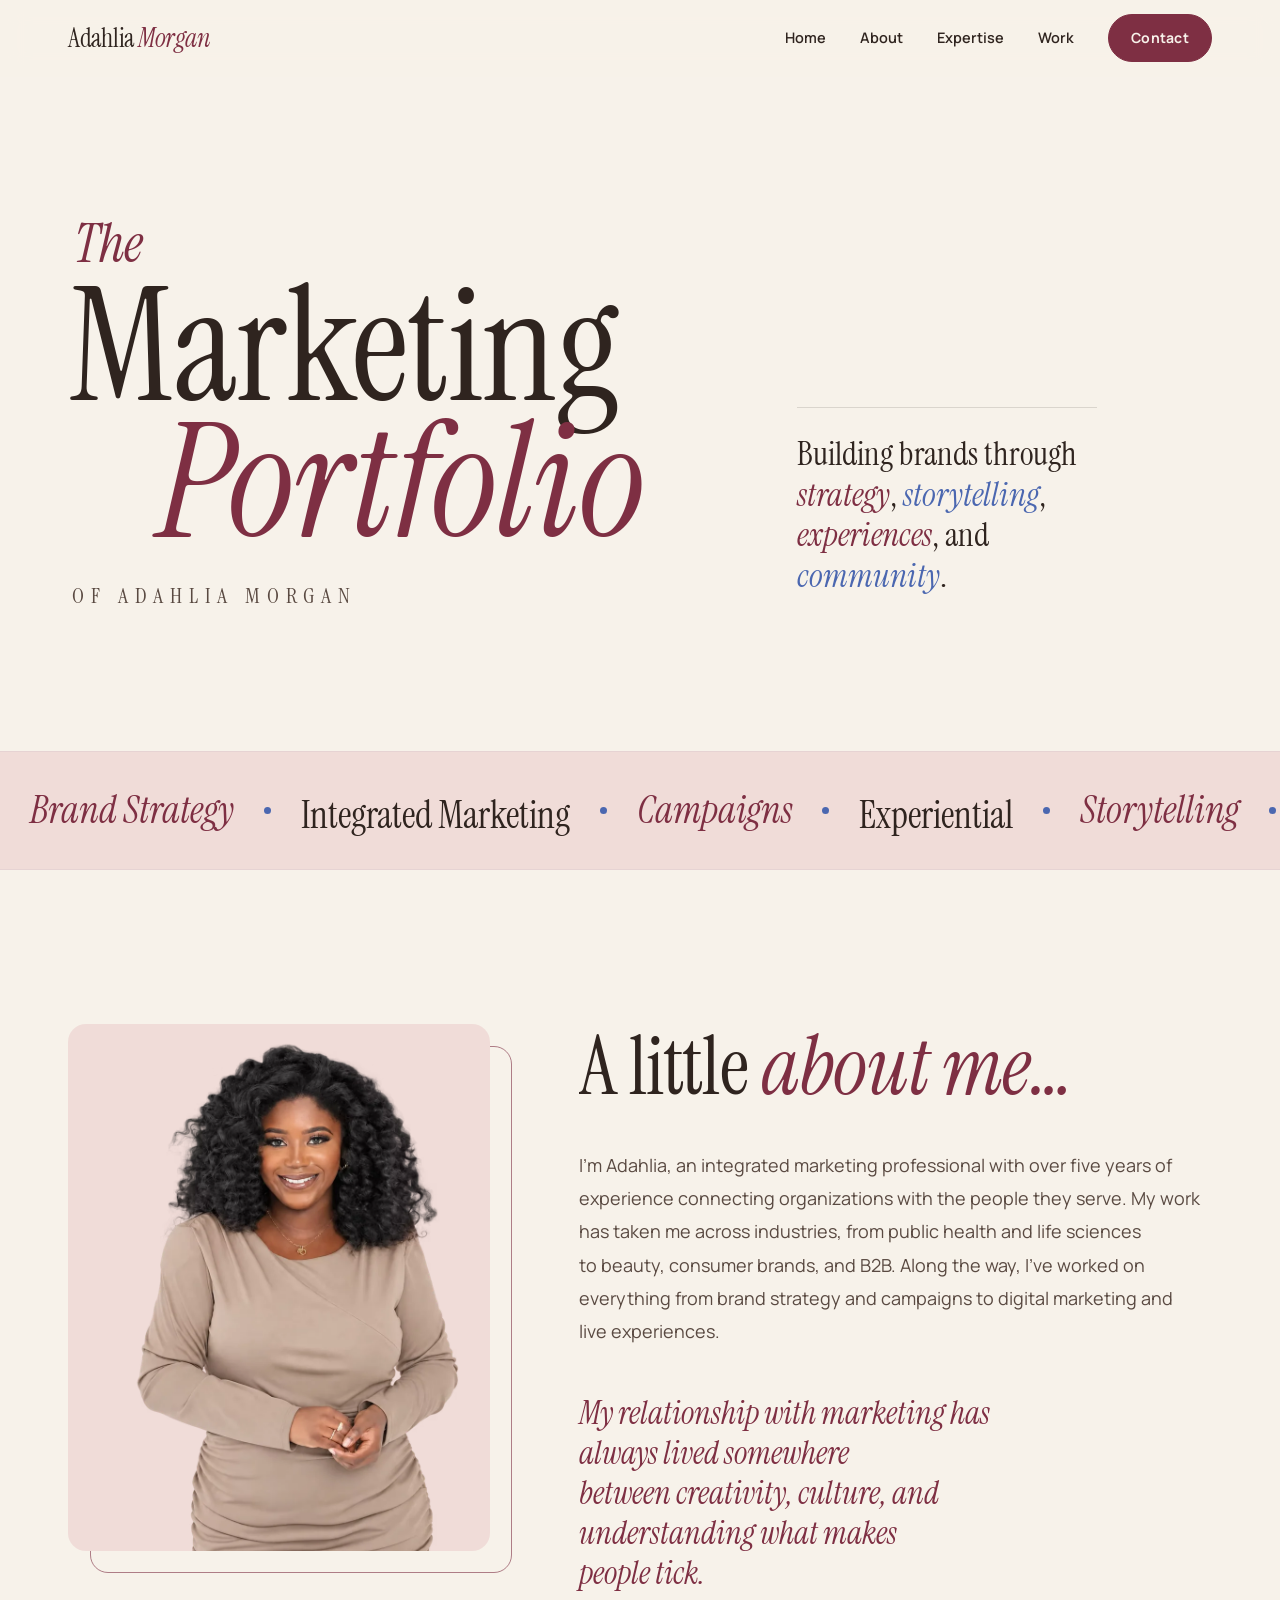
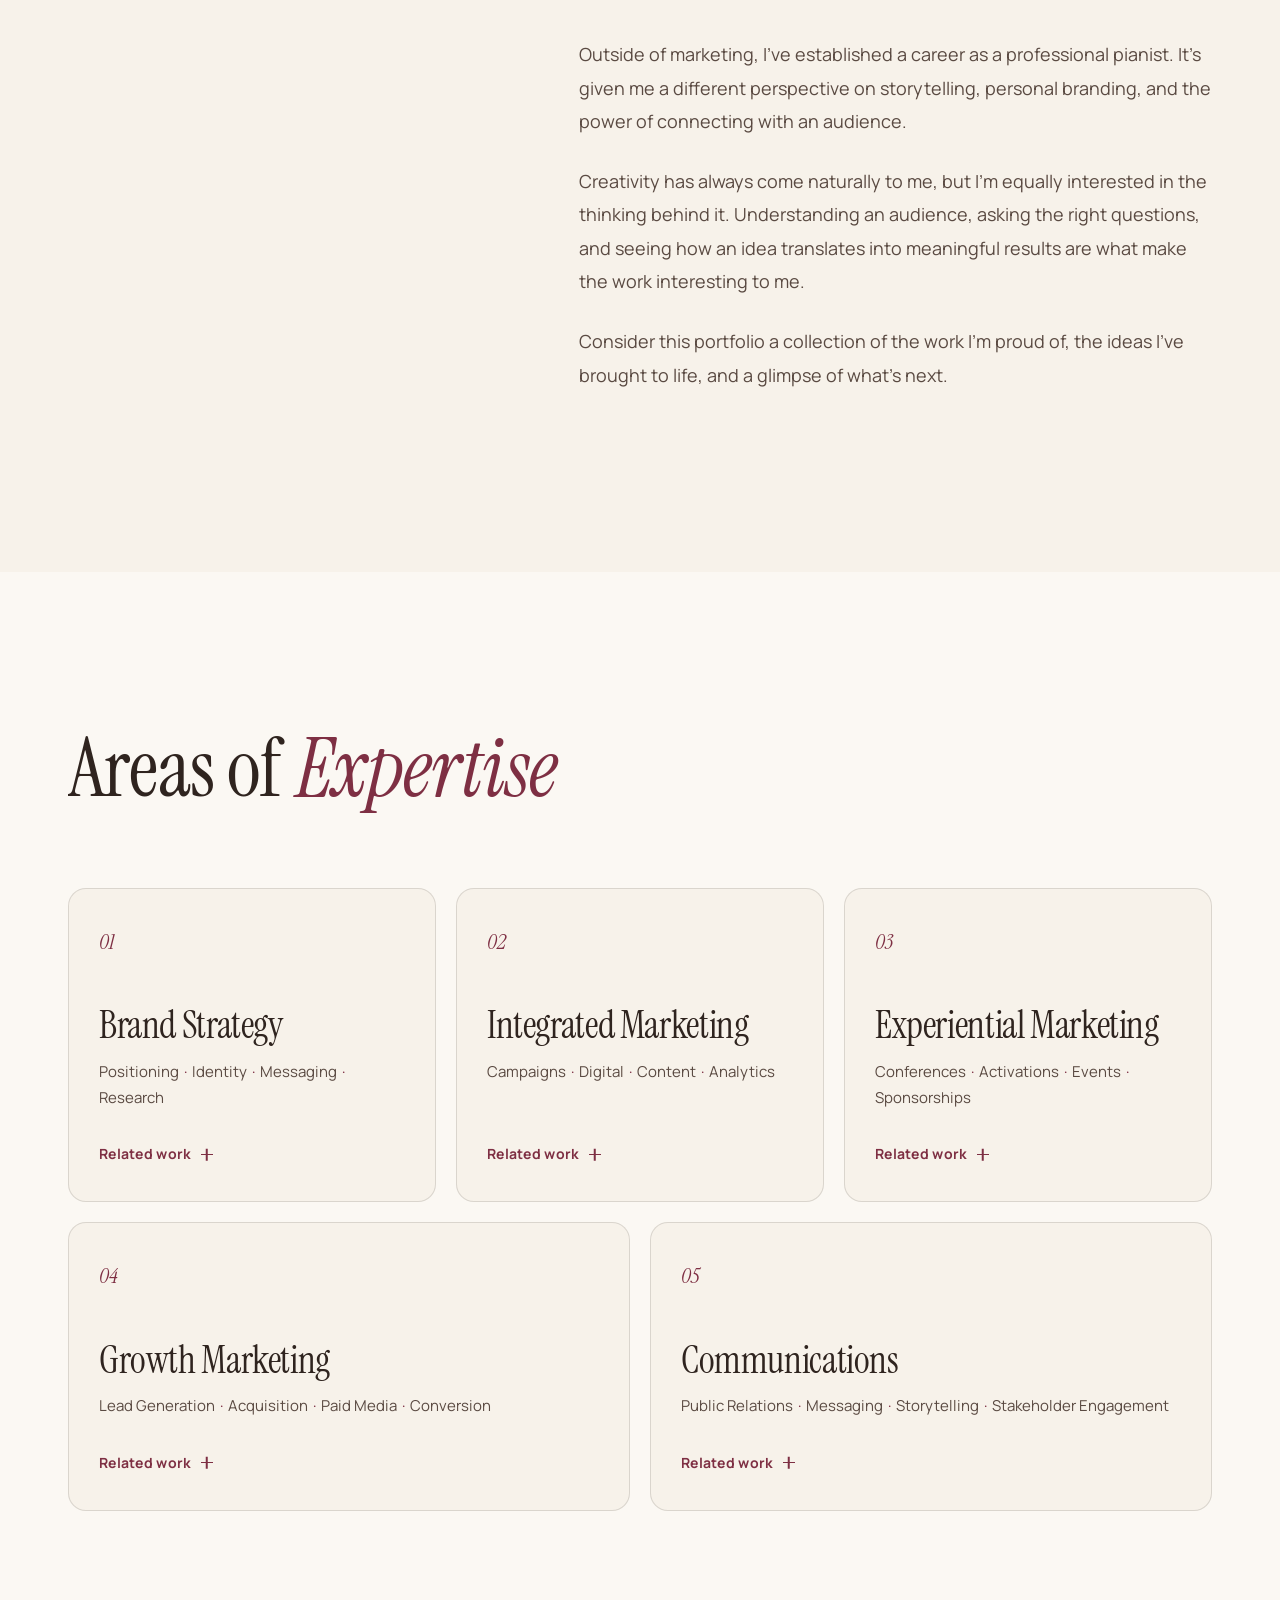
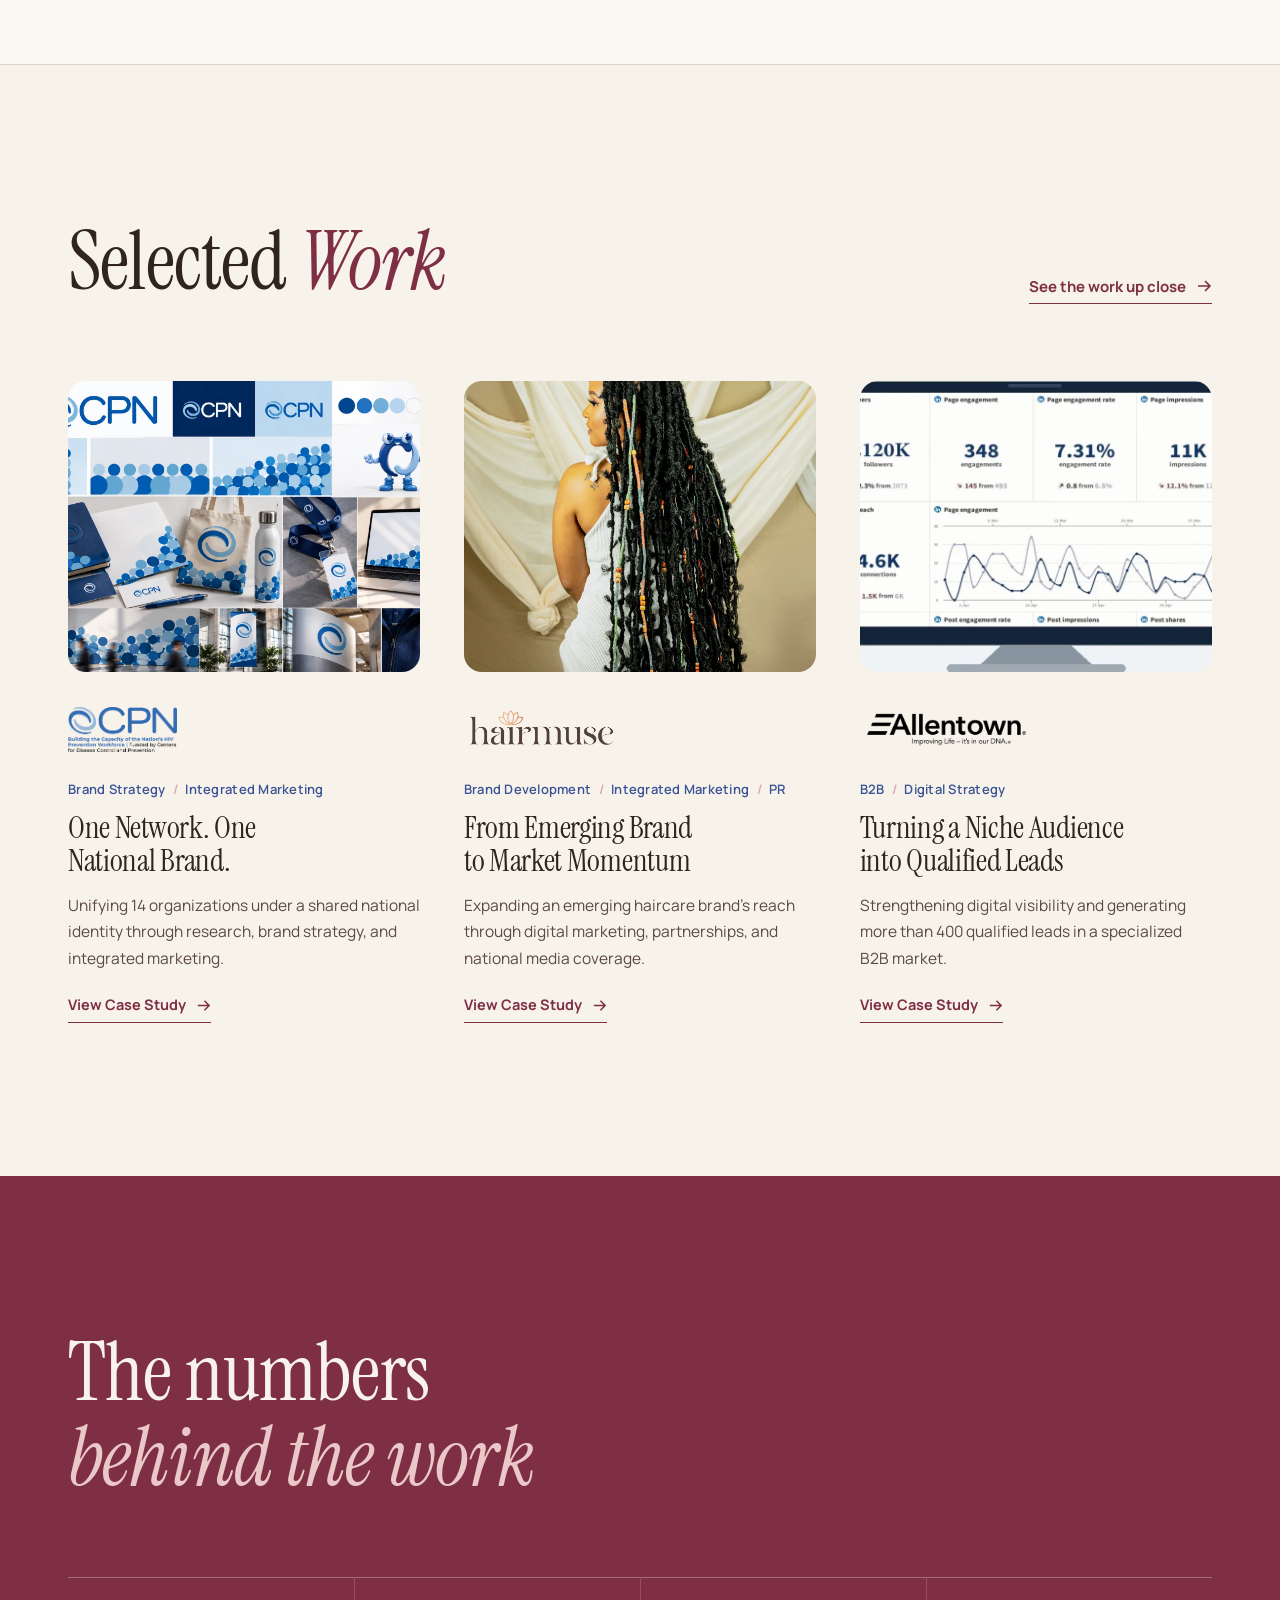
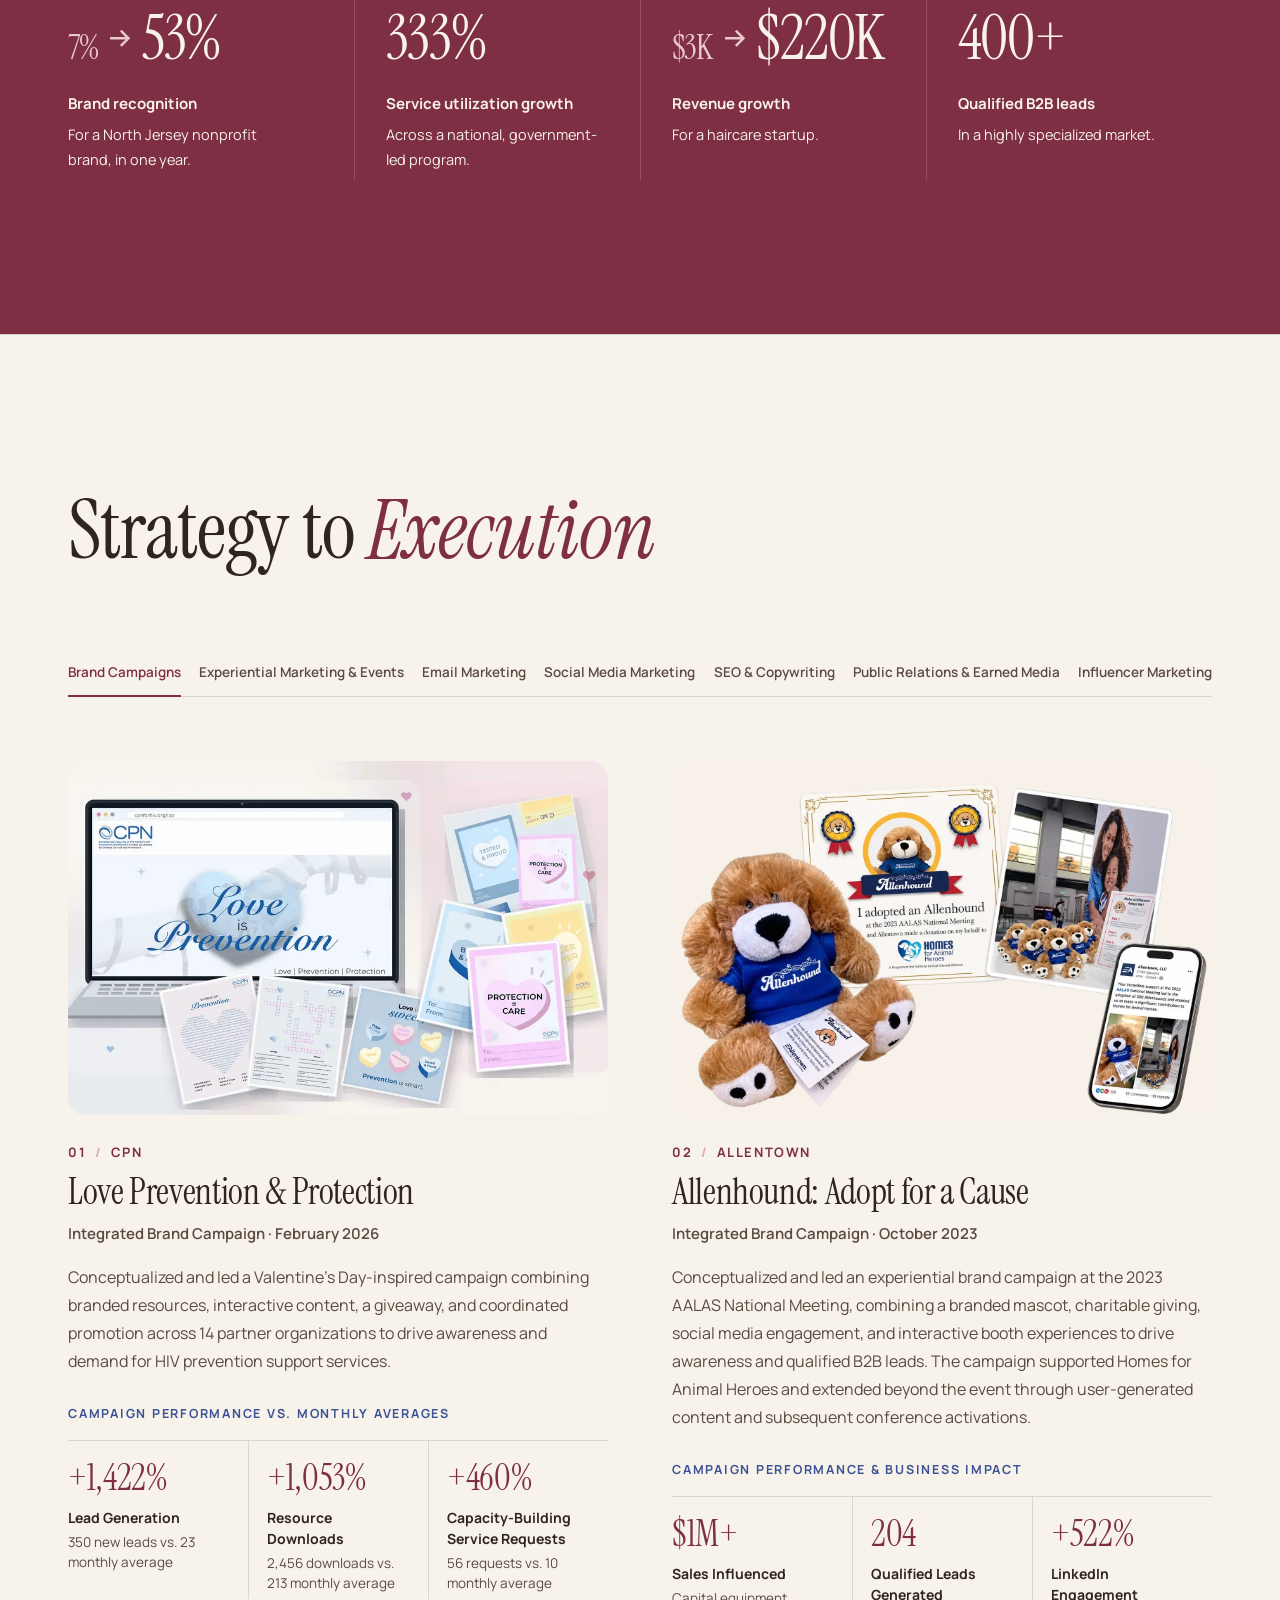
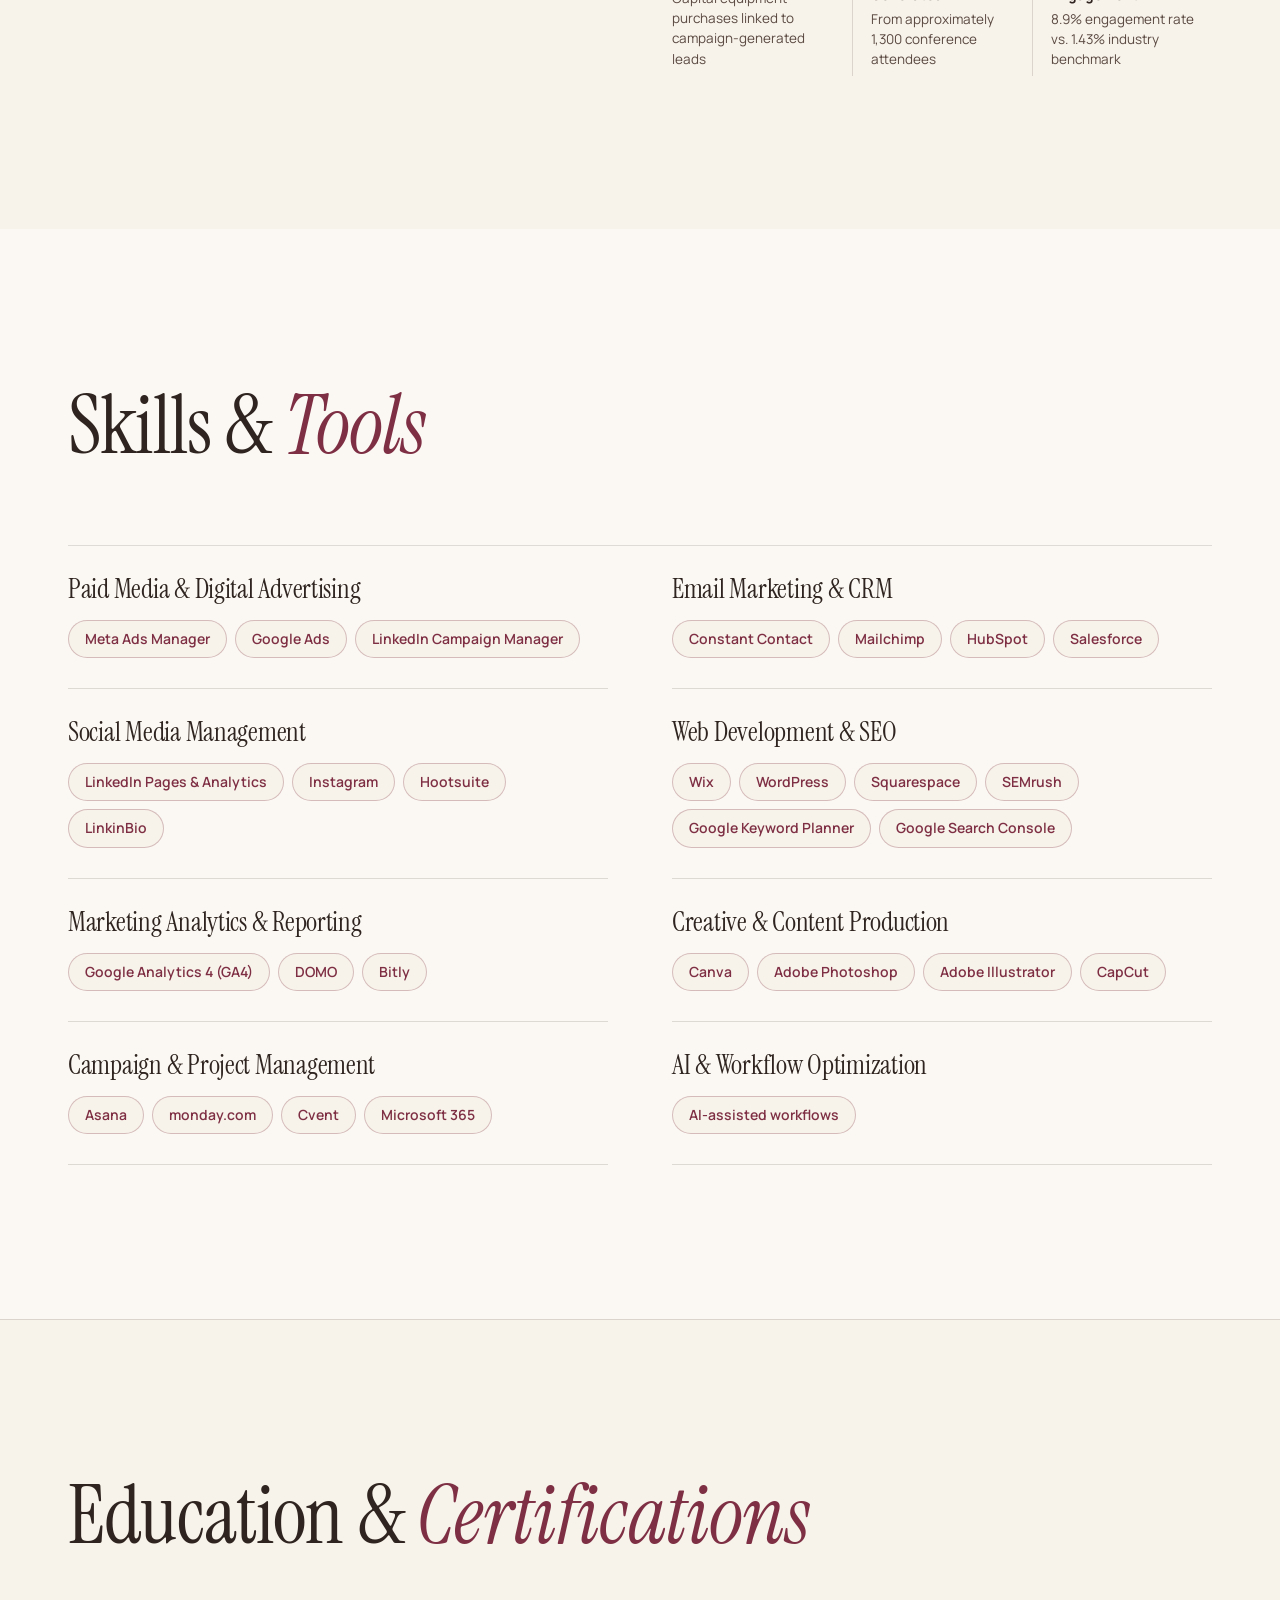
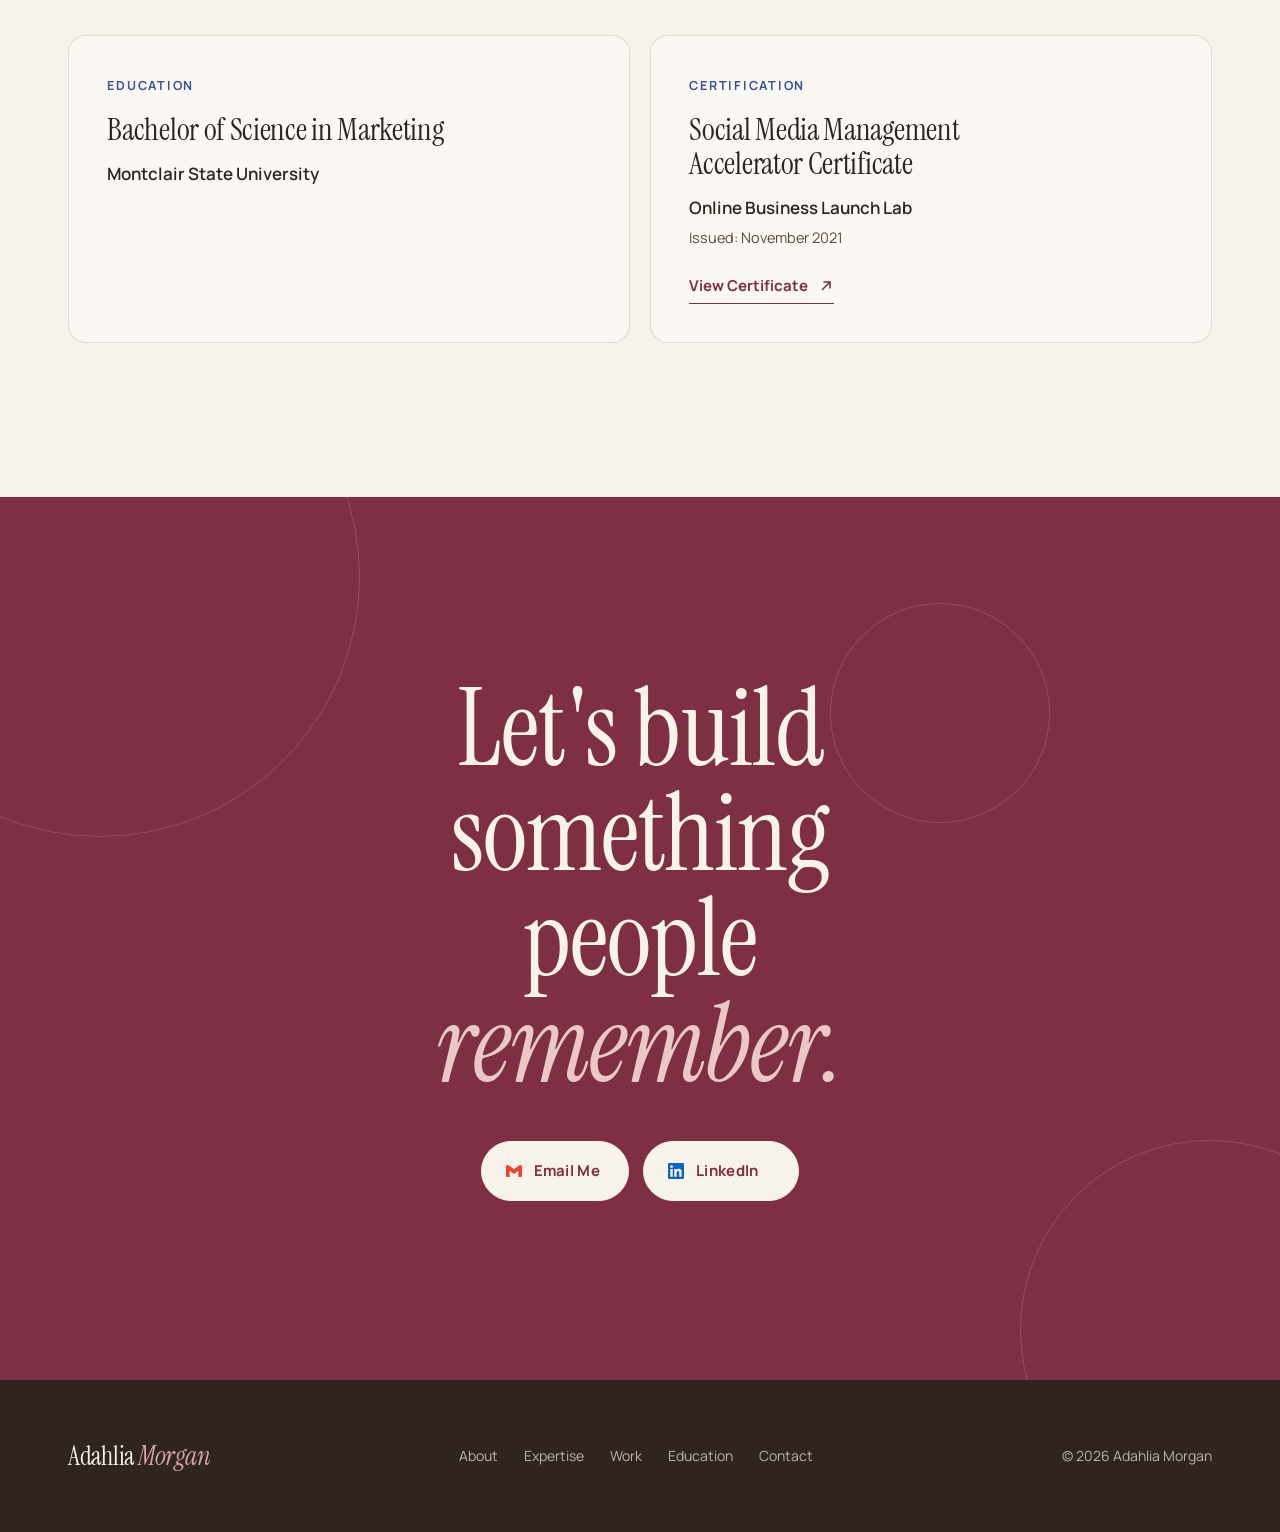
==== commit bd8a8c75: "Use the Hairmuse wordmark logo on its Selected Work card Replace the square pink-tile logo with the " ====
--- a/index.html
+++ b/index.html
@@ -168,7 +168,7 @@
             <div class="case-media">
               <img src="assets/img/hairmuse-editorial.webp" width="1400" height="1750" loading="lazy" alt="Editorial photo of a Hairmuse client with long beaded locs against a draped cream backdrop" style="object-position: 50% 28%">
             </div>
-            <div class="case-logo case-logo--tile"><img src="assets/img/logo-hairmuse-tile.webp" width="600" height="598" alt="Hairmuse logo" loading="lazy"></div>
+            <div class="case-logo"><img src="assets/img/logo-hairmuse-dark.webp" width="1200" height="355" alt="Hairmuse logo" loading="lazy"></div>
             <p class="case-tags">Brand Development <span>/</span> Integrated Marketing <span>/</span> PR</p>
             <h3>From Emerging Brand to Market Momentum</h3>
             <p class="case-summary">Expanding an emerging haircare brand's reach through digital marketing, partnerships, and national media coverage.</p>
--- a/assets/css/style.css
+++ b/assets/css/style.css
@@ -262,7 +262,6 @@
 /* organization logos: originals, only scaled */
 .case-logo { display: flex; align-items: center; height: 64px; margin: 0 0 16px; }
 .case-logo img { height: 46px; width: auto; max-width: 70%; object-fit: contain; object-position: left center; }
-.case-logo--tile img { height: 64px; width: 64px; max-width: none; border-radius: 10px; }
 .case-tags { font-size: 13px; font-weight: 600; color: var(--cobalt-ink); margin: 0 0 12px; letter-spacing: 0.02em; }
 .case-tags span { color: var(--blush); padding: 0 4px; }
 .case h3 { font-size: clamp(28px, 2.4vw, 36px); line-height: 1.08; margin-bottom: 14px; transition: color .3s; }
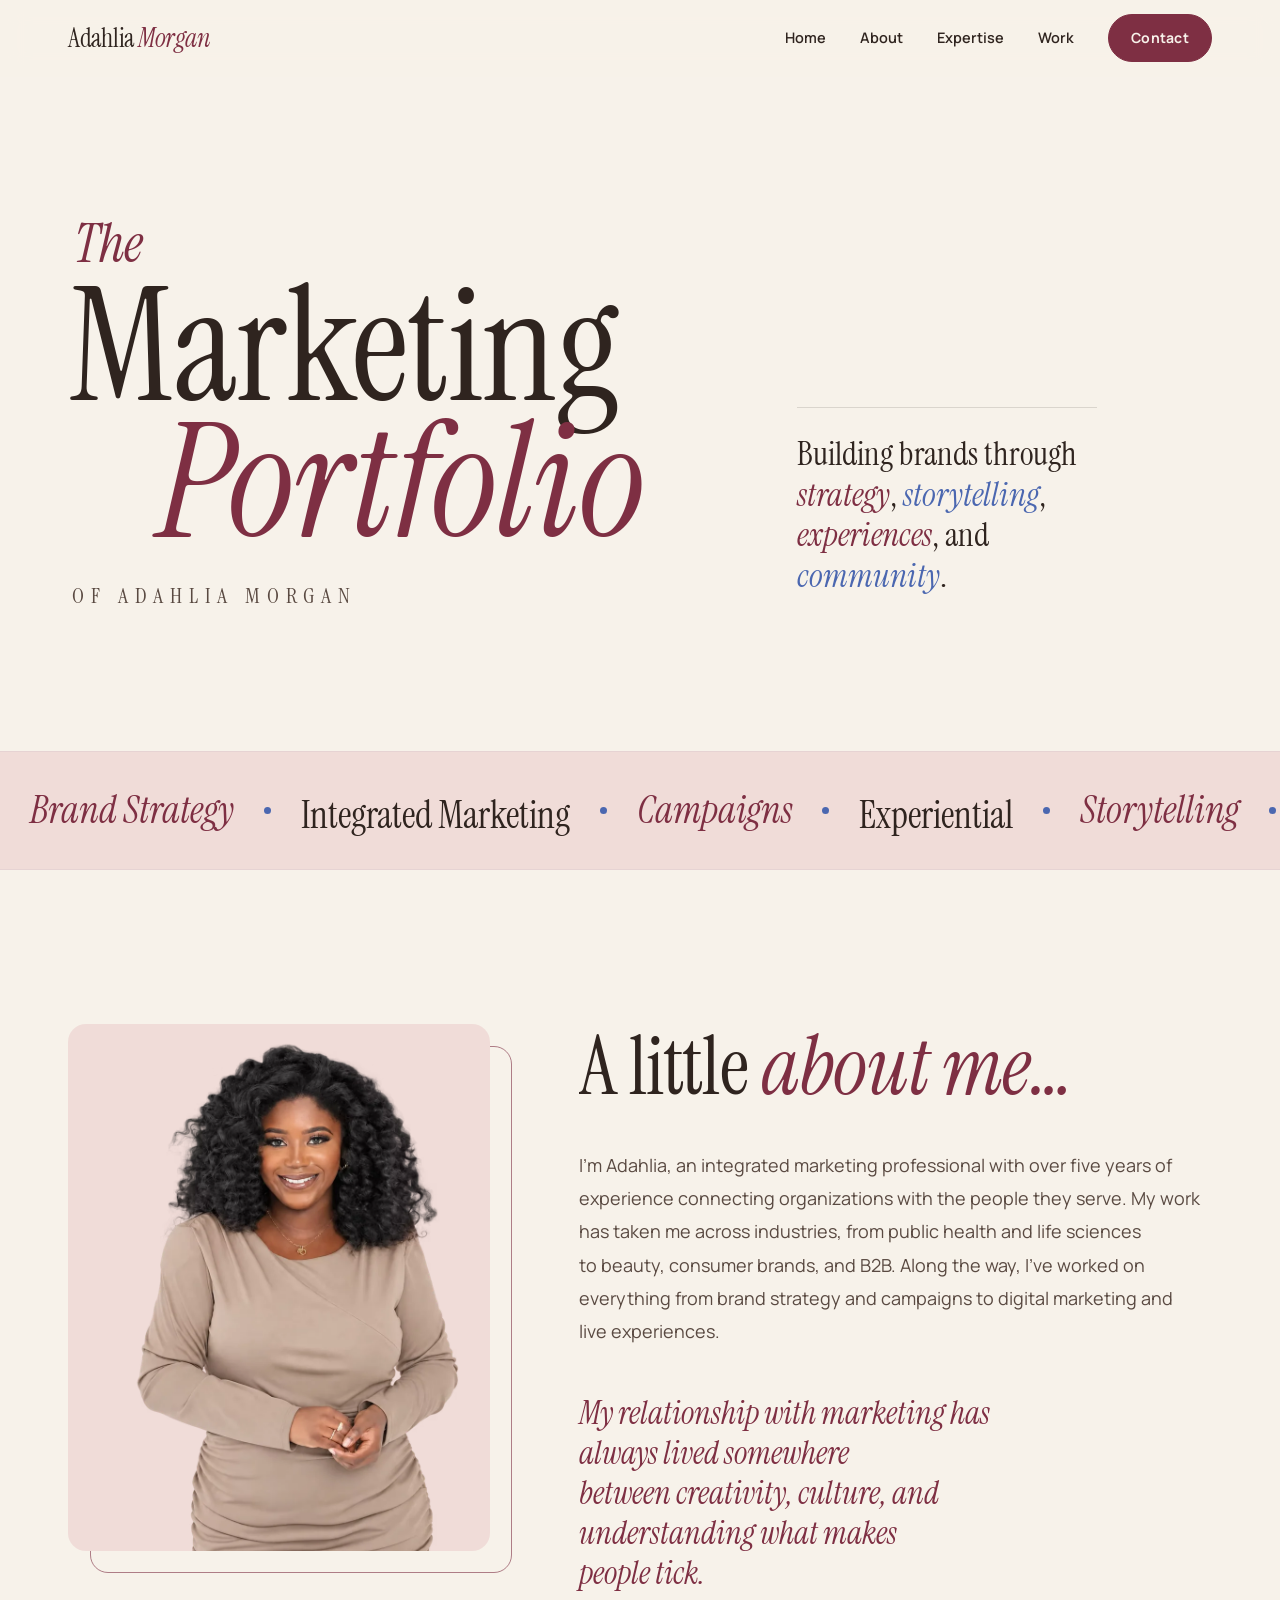
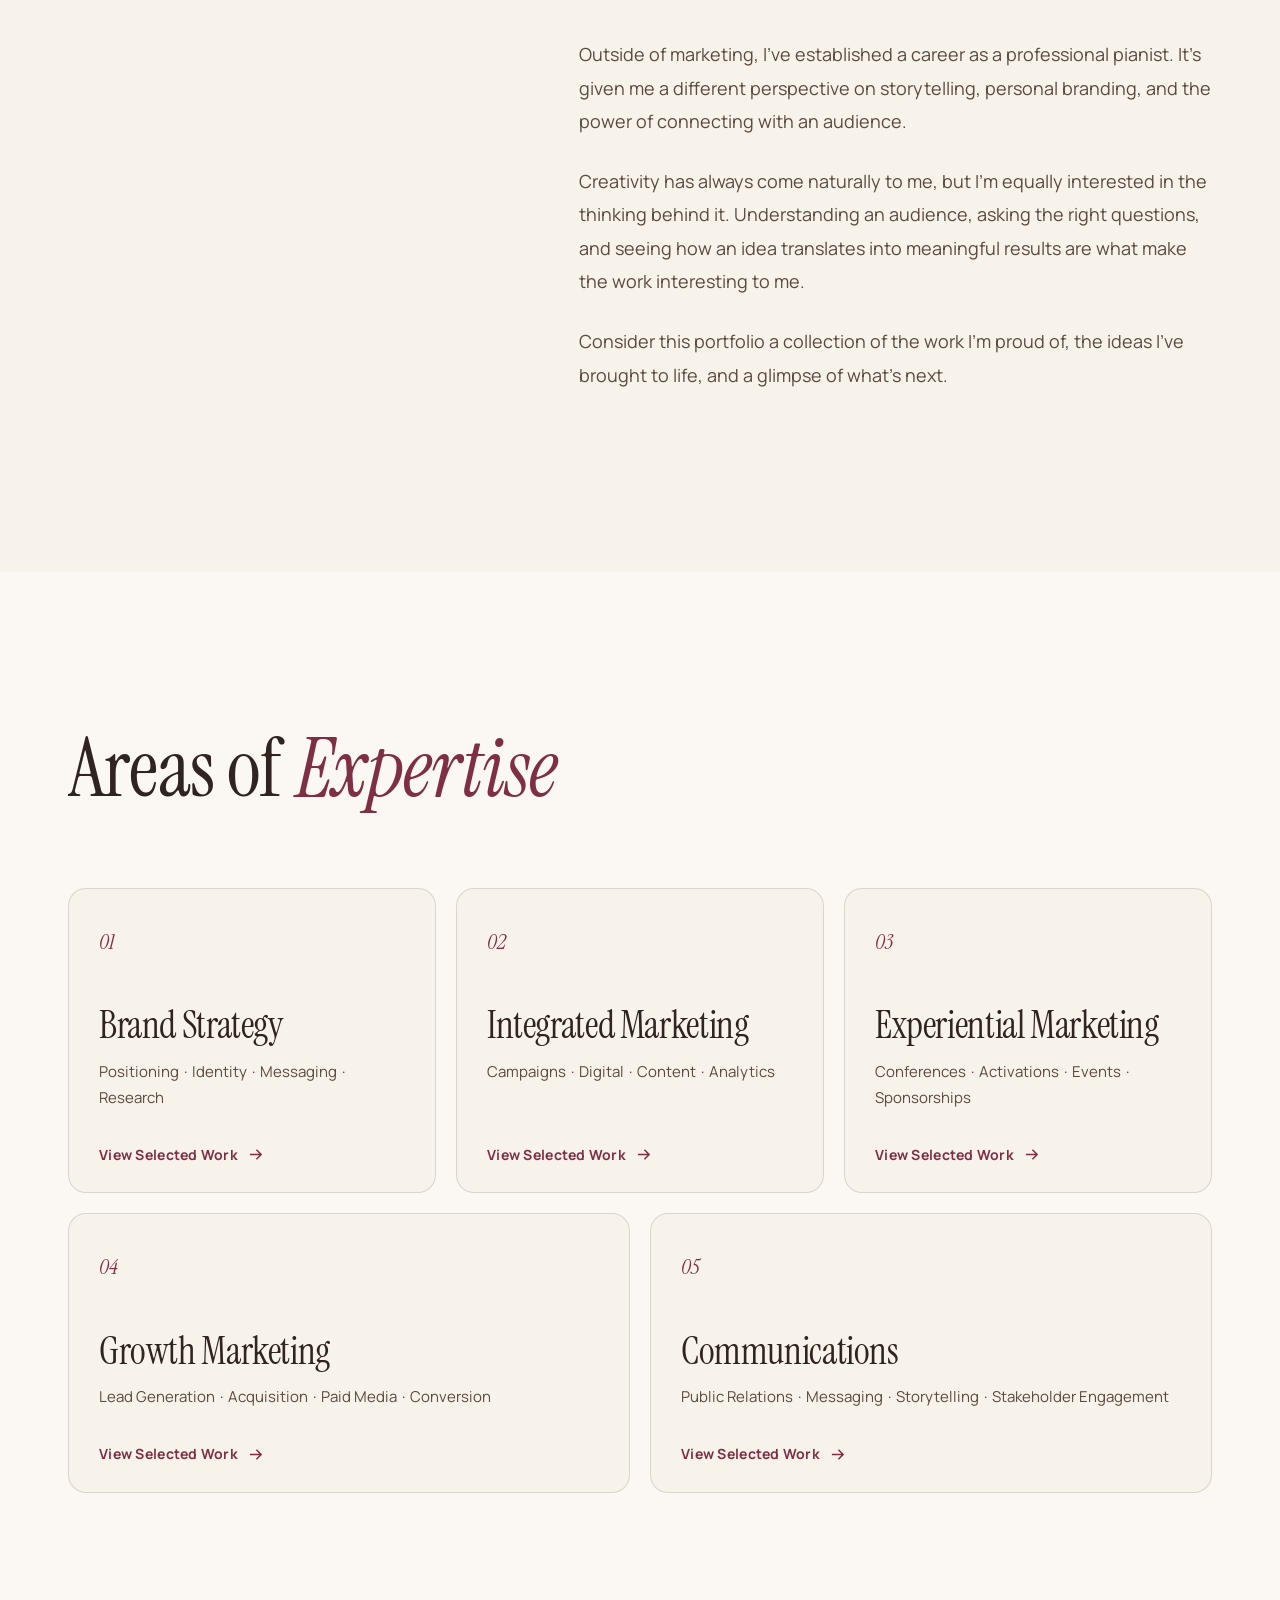
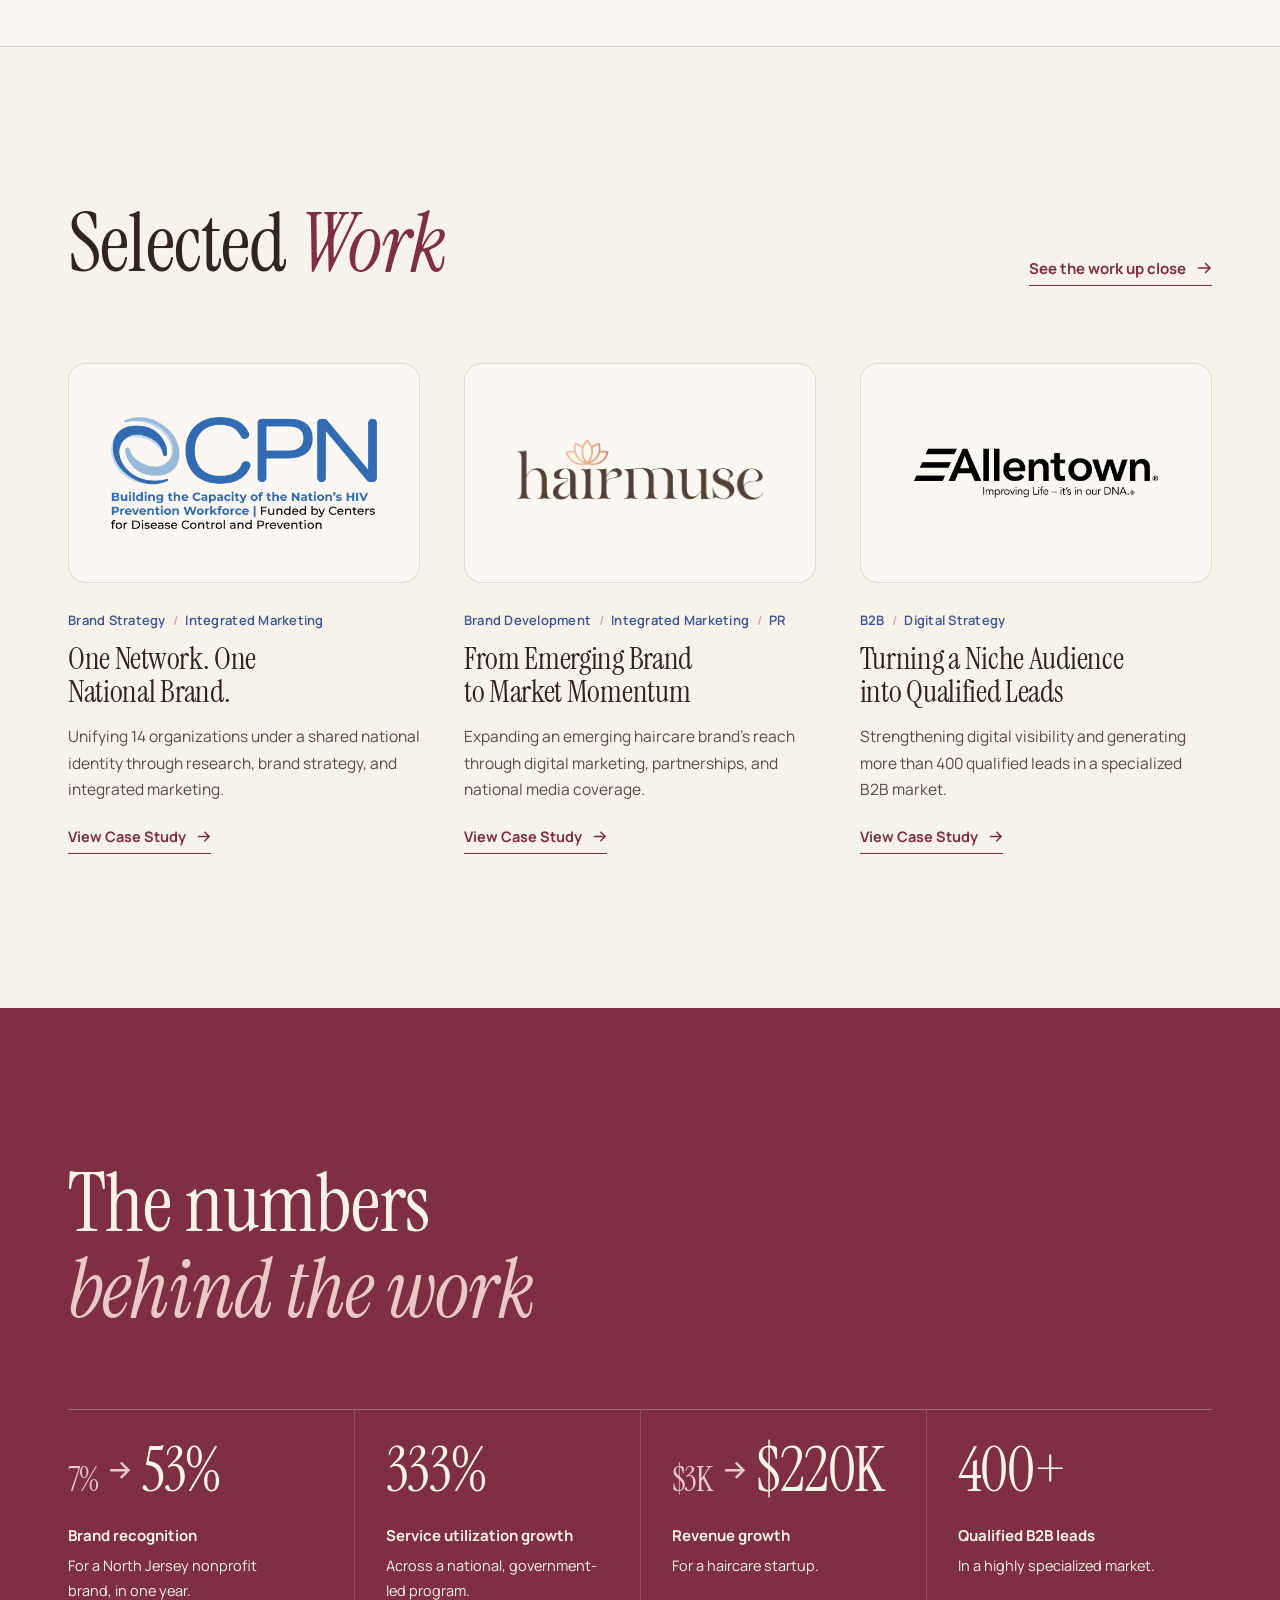
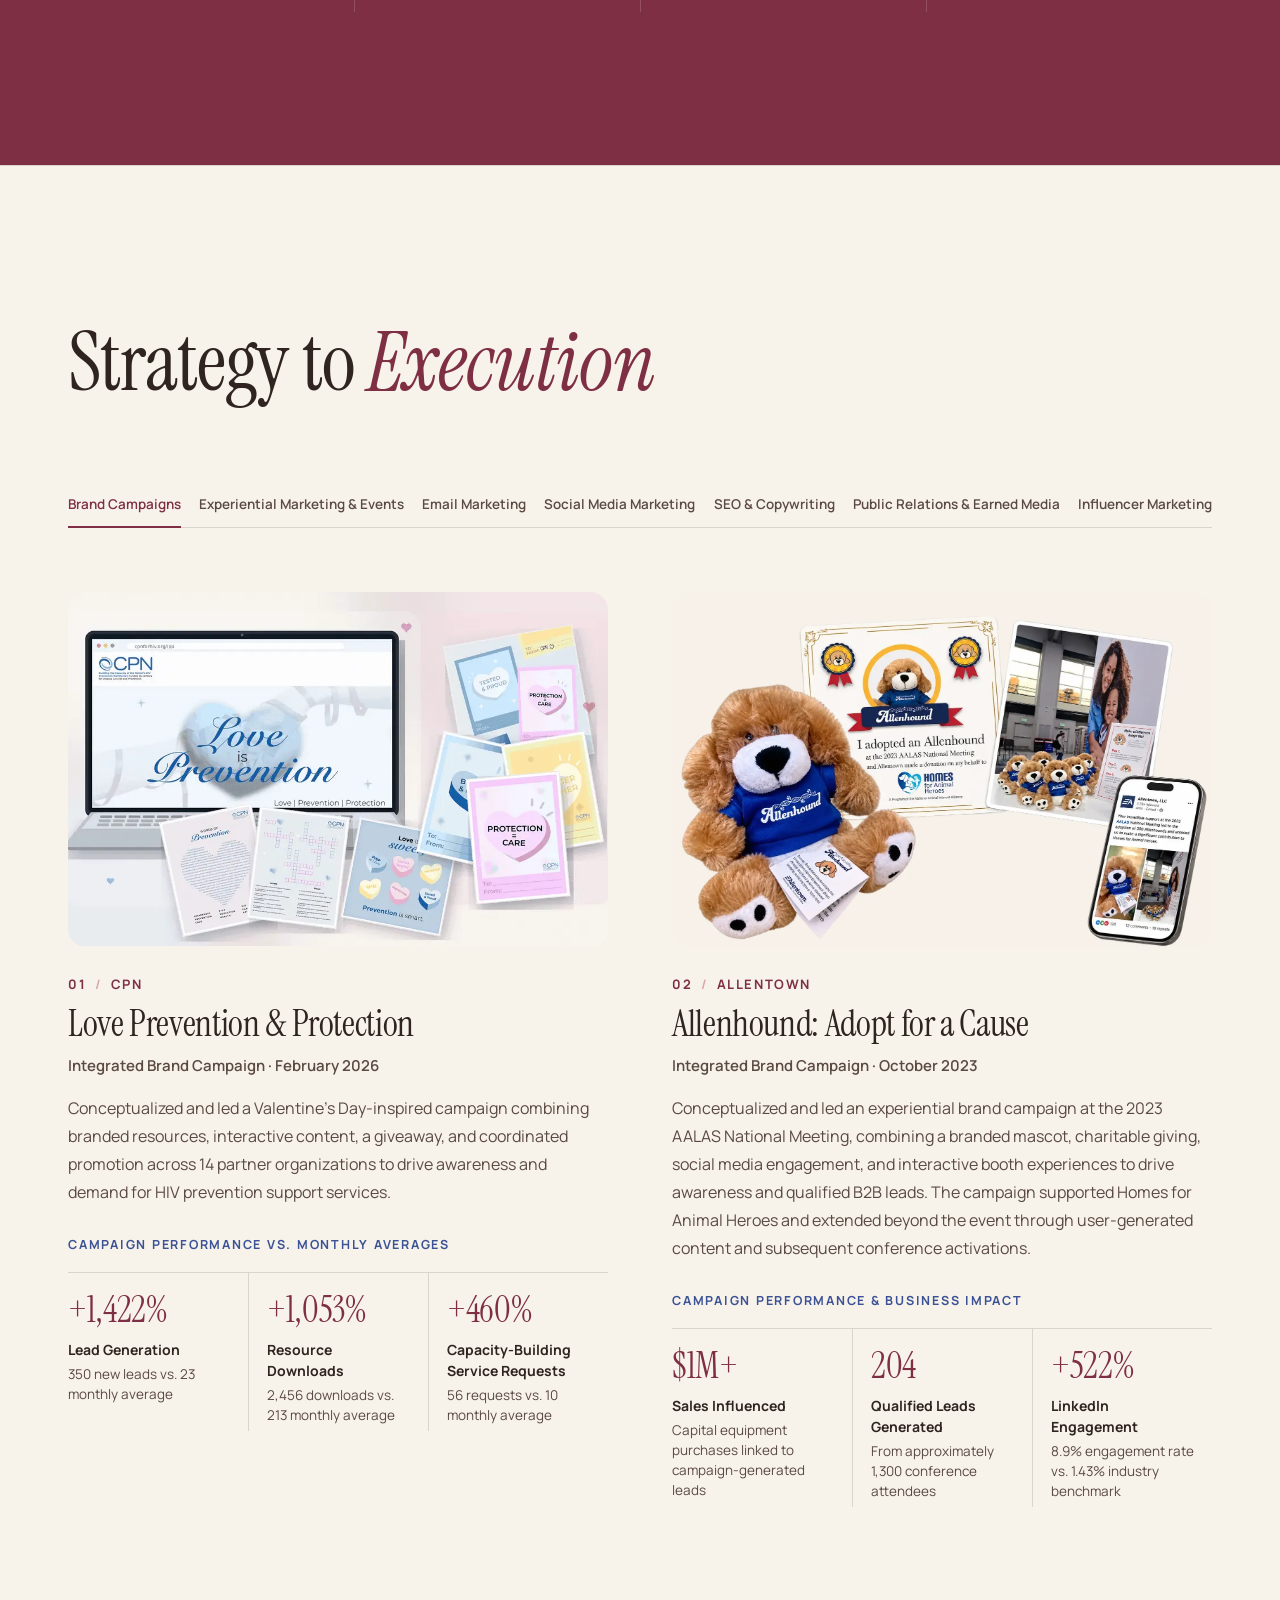
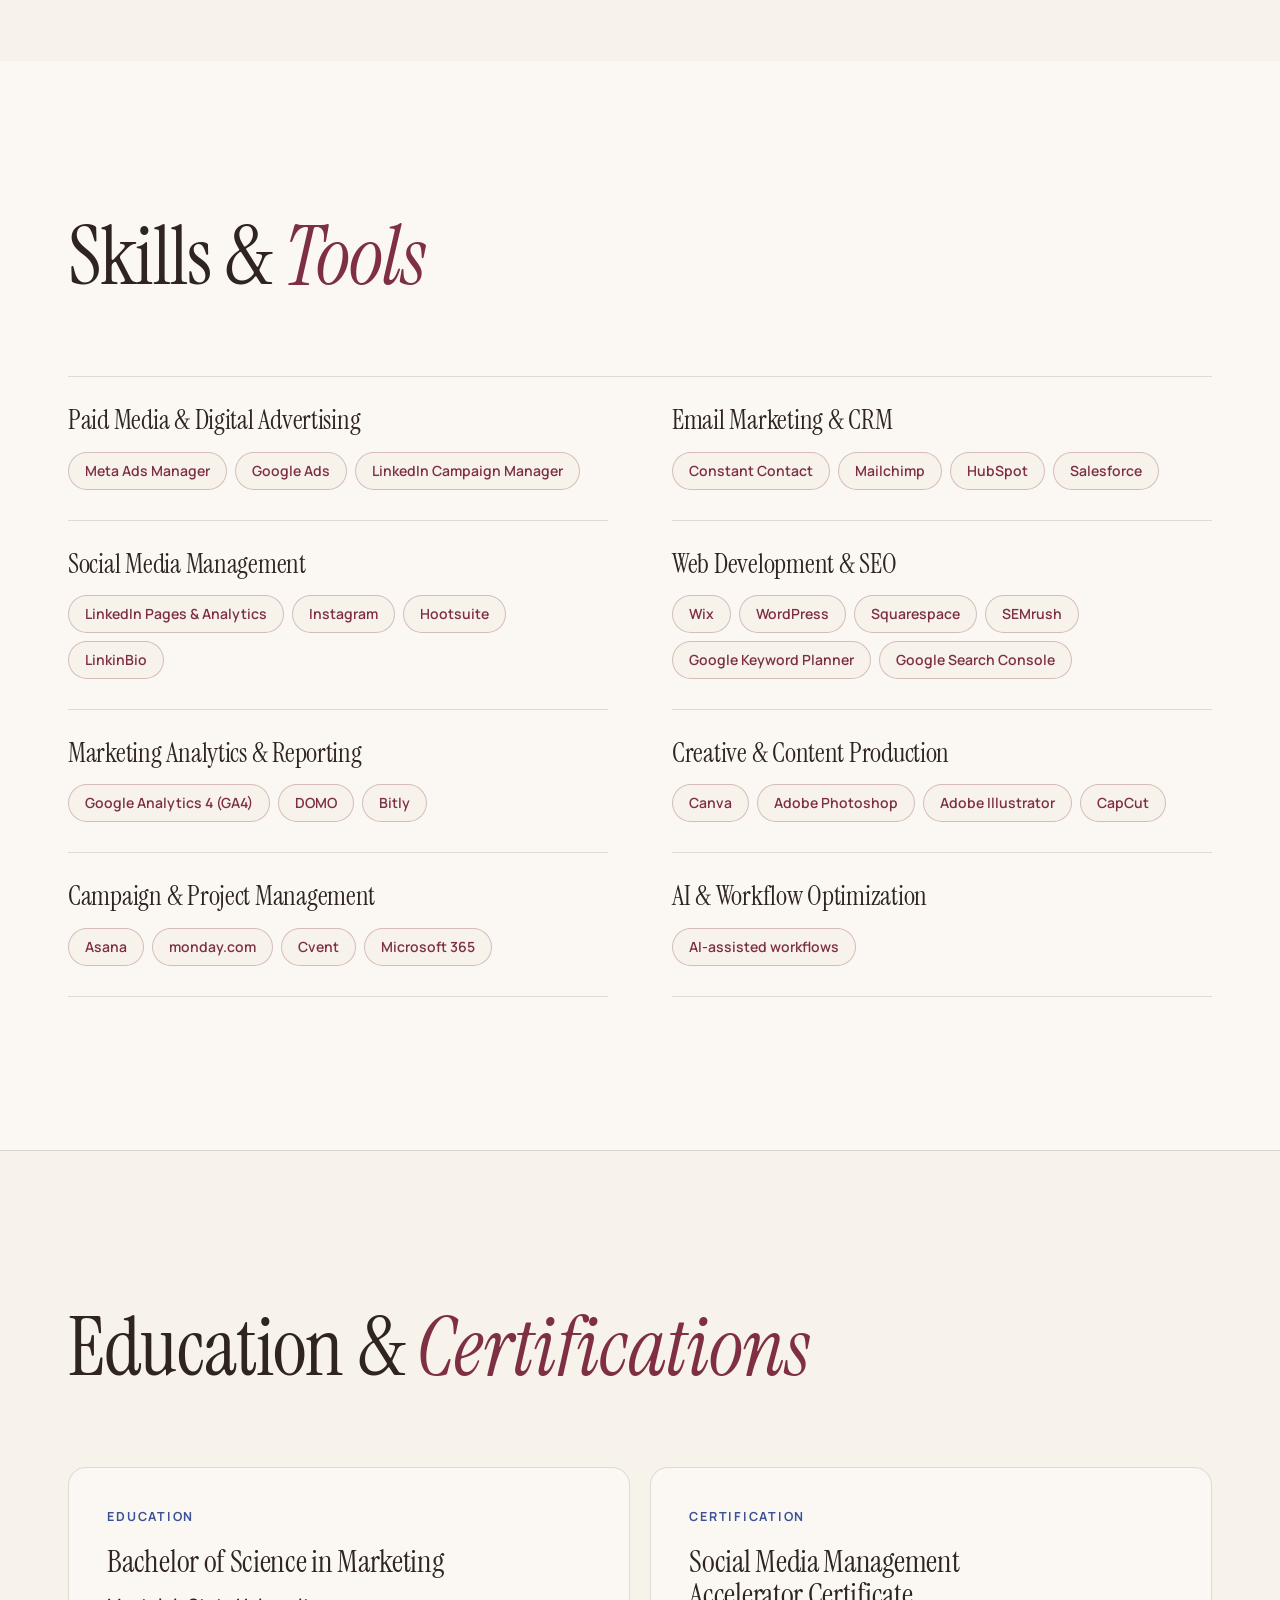
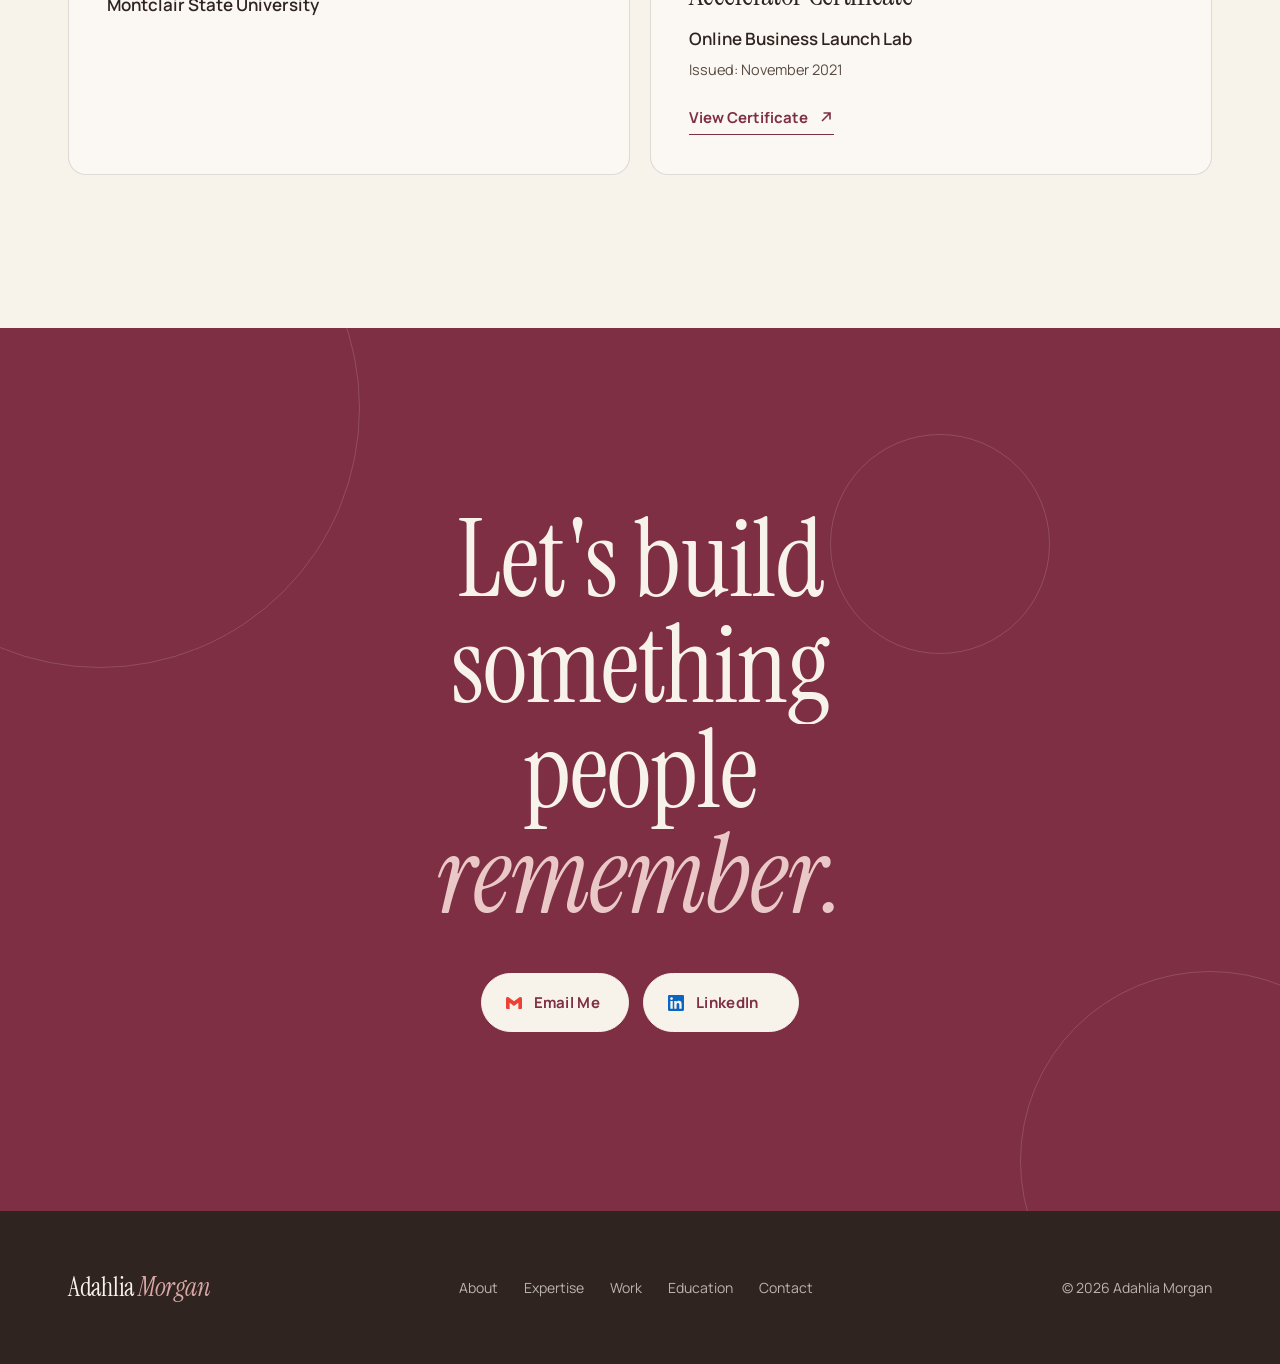
==== commit e991455d: "Logo-led Selected Work, linked expertise cards, Safari lightbox fix - Selected Work: remove the phot" ====
--- a/index.html
+++ b/index.html
@@ -92,56 +92,36 @@
       <div class="wrap">
         <h2 class="section-title" data-split>Areas of <em class="accent">Expertise</em></h2>
         <div class="services" data-stagger="0.08">
-          <article class="service">
+          <a class="service" href="#work">
             <span class="service-num">01</span>
             <h3>Brand Strategy</h3>
             <p>Positioning <span>·</span> Identity <span>·</span> Messaging <span>·</span> Research</p>
-            <button class="service-toggle" type="button" aria-expanded="false" aria-controls="exp-1">Related work<span class="plus" aria-hidden="true"></span></button>
-            <ul class="service-links" id="exp-1" hidden>
-              <li><a href="work/cpn.html">CPN: One Network. One National Brand.</a></li>
-              <li><a href="work/hairmuse.html">Hairmuse: From Emerging Brand to Market Momentum</a></li>
-            </ul>
-          </article>
-          <article class="service">
+            <span class="service-cta">View Selected Work <svg viewBox="0 0 16 16" fill="none" stroke="currentColor" stroke-width="1.6" aria-hidden="true"><path d="M2 8h12M9 3l5 5-5 5"/></svg></span>
+          </a>
+          <a class="service" href="#work">
             <span class="service-num">02</span>
             <h3>Integrated Marketing</h3>
             <p>Campaigns <span>·</span> Digital <span>·</span> Content <span>·</span> Analytics</p>
-            <button class="service-toggle" type="button" aria-expanded="false" aria-controls="exp-2">Related work<span class="plus" aria-hidden="true"></span></button>
-            <ul class="service-links" id="exp-2" hidden>
-              <li><a href="work/cpn.html">CPN: One Network. One National Brand.</a></li>
-              <li><a href="work/hairmuse.html">Hairmuse: From Emerging Brand to Market Momentum</a></li>
-            </ul>
-          </article>
-          <article class="service">
+            <span class="service-cta">View Selected Work <svg viewBox="0 0 16 16" fill="none" stroke="currentColor" stroke-width="1.6" aria-hidden="true"><path d="M2 8h12M9 3l5 5-5 5"/></svg></span>
+          </a>
+          <a class="service" href="#work">
             <span class="service-num">03</span>
             <h3>Experiential Marketing</h3>
             <p>Conferences <span>·</span> Activations <span>·</span> Events <span>·</span> Sponsorships</p>
-            <button class="service-toggle" type="button" aria-expanded="false" aria-controls="exp-3">Related work<span class="plus" aria-hidden="true"></span></button>
-            <ul class="service-links" id="exp-3" hidden>
-              <li><a href="work/cpn.html">CPN: One Network. One National Brand.</a></li>
-              <li><a href="#execution" data-gallery-tab="experiential">Experiential work, up close</a></li>
-            </ul>
-          </article>
-          <article class="service">
+            <span class="service-cta">View Selected Work <svg viewBox="0 0 16 16" fill="none" stroke="currentColor" stroke-width="1.6" aria-hidden="true"><path d="M2 8h12M9 3l5 5-5 5"/></svg></span>
+          </a>
+          <a class="service" href="#work">
             <span class="service-num">04</span>
             <h3>Growth Marketing</h3>
             <p>Lead Generation <span>·</span> Acquisition <span>·</span> Paid Media <span>·</span> Conversion</p>
-            <button class="service-toggle" type="button" aria-expanded="false" aria-controls="exp-4">Related work<span class="plus" aria-hidden="true"></span></button>
-            <ul class="service-links" id="exp-4" hidden>
-              <li><a href="work/allentown.html">Allentown: Turning a Niche Audience into Qualified Leads</a></li>
-              <li><a href="work/cpn.html">CPN: One Network. One National Brand.</a></li>
-            </ul>
-          </article>
-          <article class="service">
+            <span class="service-cta">View Selected Work <svg viewBox="0 0 16 16" fill="none" stroke="currentColor" stroke-width="1.6" aria-hidden="true"><path d="M2 8h12M9 3l5 5-5 5"/></svg></span>
+          </a>
+          <a class="service" href="#work">
             <span class="service-num">05</span>
             <h3>Communications</h3>
             <p>Public Relations <span>·</span> Messaging <span>·</span> Storytelling <span>·</span> Stakeholder Engagement</p>
-            <button class="service-toggle" type="button" aria-expanded="false" aria-controls="exp-5">Related work<span class="plus" aria-hidden="true"></span></button>
-            <ul class="service-links" id="exp-5" hidden>
-              <li><a href="work/hairmuse.html">Hairmuse: From Emerging Brand to Market Momentum</a></li>
-              <li><a href="work/cpn.html">CPN: One Network. One National Brand.</a></li>
-            </ul>
-          </article>
+            <span class="service-cta">View Selected Work <svg viewBox="0 0 16 16" fill="none" stroke="currentColor" stroke-width="1.6" aria-hidden="true"><path d="M2 8h12M9 3l5 5-5 5"/></svg></span>
+          </a>
         </div>
       </div>
     </section>
@@ -155,9 +135,6 @@
         </div>
         <div class="cases" data-stagger="0.1">
           <a class="case" href="work/cpn.html">
-            <div class="case-media">
-              <img src="assets/img/cpn-identity-collage.webp" width="1536" height="1024" loading="lazy" alt="CPN brand identity system shown across logo, merchandise, signage, and digital applications">
-            </div>
             <div class="case-logo"><img src="assets/img/logo-cpn.webp" width="900" height="381" alt="CPN logo" loading="lazy"></div>
             <p class="case-tags">Brand Strategy <span>/</span> Integrated Marketing</p>
             <h3>One Network. One National Brand.</h3>
@@ -165,9 +142,6 @@
             <span class="case-cta">View Case Study <svg viewBox="0 0 16 16" fill="none" stroke="currentColor" stroke-width="1.6" aria-hidden="true"><path d="M2 8h12M9 3l5 5-5 5"/></svg></span>
           </a>
           <a class="case" href="work/hairmuse.html">
-            <div class="case-media">
-              <img src="assets/img/hairmuse-editorial.webp" width="1400" height="1750" loading="lazy" alt="Editorial photo of a Hairmuse client with long beaded locs against a draped cream backdrop" style="object-position: 50% 28%">
-            </div>
             <div class="case-logo"><img src="assets/img/logo-hairmuse-dark.webp" width="1200" height="355" alt="Hairmuse logo" loading="lazy"></div>
             <p class="case-tags">Brand Development <span>/</span> Integrated Marketing <span>/</span> PR</p>
             <h3>From Emerging Brand to Market Momentum</h3>
@@ -175,9 +149,6 @@
             <span class="case-cta">View Case Study <svg viewBox="0 0 16 16" fill="none" stroke="currentColor" stroke-width="1.6" aria-hidden="true"><path d="M2 8h12M9 3l5 5-5 5"/></svg></span>
           </a>
           <a class="case" href="work/allentown.html">
-            <div class="case-media">
-              <video src="assets/video/allentown-kpi.mp4" poster="assets/img/allentown-kpi-poster.webp" muted loop playsinline autoplay data-loop preload="none" aria-label="Animated LinkedIn performance dashboard for Allentown"></video>
-            </div>
             <div class="case-logo"><img src="assets/img/logo-allentown.webp" width="900" height="239" alt="Allentown logo" loading="lazy"></div>
             <p class="case-tags">B2B <span>/</span> Digital Strategy</p>
             <h3>Turning a Niche Audience into Qualified Leads</h3>
--- a/assets/css/style.css
+++ b/assets/css/style.css
@@ -218,30 +218,19 @@
 }
 .service:nth-child(4), .service:nth-child(5) { grid-column: span 3; }
 .service { transition: background-color .45s var(--ease), border-color .45s, box-shadow .6s var(--ease), color .45s; }
-.service:has(.service-toggle[aria-expanded="true"]) { border-color: rgba(126, 47, 67, 0.35); box-shadow: 0 24px 50px -38px rgba(47, 36, 31, 0.4); }
 /* hover: burgundy card, white lettering; returns to normal when the cursor leaves */
 .service:hover { background: var(--burgundy); border-color: var(--burgundy); color: #fff; box-shadow: 0 30px 60px -36px rgba(100, 36, 58, 0.6); }
-.service:hover .service-num, .service:hover > p, .service:hover > p span,
-.service:hover .service-toggle, .service:hover .service-links a { color: #fff; }
-.service:hover .service-links, .service:hover .service-links li { border-color: rgba(255, 255, 255, 0.28); }
-.service-num, .service > p, .service > p span, .service-toggle, .service-links a { transition: color .45s var(--ease); }
+.service:hover .service-num, .service:hover > p, .service:hover > p span, .service:hover .service-cta { color: #fff; }
+.service-num, .service > p, .service > p span, .service-cta { transition: color .45s var(--ease); }
+/* each card links to Selected Work */
+a.service { text-decoration: none; color: inherit; }
+.service-cta { margin-top: auto; display: inline-flex; align-items: center; gap: 10px; align-self: flex-start; padding: 10px 0 0; font: 700 14px/1 var(--sans); color: var(--burgundy); letter-spacing: 0.02em; }
+.service-cta svg { width: 15px; height: 15px; transition: transform .4s var(--ease); }
+.service:hover .service-cta svg { transform: translateX(5px); }
 .service-num { font-family: var(--serif); font-style: italic; font-size: 22px; color: var(--burgundy); display: block; margin-bottom: 44px; }
 .service h3 { margin-bottom: 12px; }
 .service > p { margin: 0 0 26px; font-size: 15px; color: var(--espresso-soft); line-height: 1.75; text-wrap: wrap; }
 .service > p span { color: var(--burgundy); padding: 0 2px; }
-.service-toggle {
-  margin-top: auto; align-self: flex-start; display: inline-flex; align-items: center; gap: 10px;
-  padding: 10px 0; background: none; border: 0; cursor: pointer;
-  font: 700 14px/1 var(--sans); color: var(--burgundy); letter-spacing: 0.02em;
-}
-.service-toggle .plus { position: relative; width: 12px; height: 12px; }
-.service-toggle .plus::before, .service-toggle .plus::after { content: ""; position: absolute; left: 0; top: 5.25px; width: 12px; height: 1.5px; background: currentColor; transition: transform .4s var(--ease); }
-.service-toggle .plus::after { transform: rotate(90deg); }
-.service-toggle[aria-expanded="true"] .plus::after { transform: rotate(0deg); }
-.service-links { list-style: none; margin: 8px 0 0; padding: 6px 0 0; border-top: 1px solid var(--line); }
-.service-links li { border-bottom: 1px solid var(--line); }
-.service-links a { display: block; padding: 12px 0; font-size: 14.5px; font-weight: 600; text-decoration: none; transition: color .3s; }
-.service-links a:hover { color: var(--burgundy); }
 @media (max-width: 980px) {
   .services { grid-template-columns: repeat(2, 1fr); }
   .service, .service:nth-child(4), .service:nth-child(5) { grid-column: span 1; }
@@ -256,12 +245,15 @@
 /* ---------- Selected work ---------- */
 .cases { display: grid; grid-template-columns: repeat(3, 1fr); gap: clamp(28px, 3.4vw, 52px); align-items: start; }
 .case { display: flex; flex-direction: column; text-decoration: none; }
-.case-media { border-radius: var(--radius); overflow: hidden; aspect-ratio: 4 / 3.3; background: var(--sand-soft); margin-bottom: 26px; }
-.case-media img, .case-media video { width: 100%; height: 100%; object-fit: cover; transition: transform 1.2s var(--ease); }
-.case:hover .case-media img, .case:hover .case-media video { transform: scale(1.04); }
-/* organization logos: originals, only scaled */
-.case-logo { display: flex; align-items: center; height: 64px; margin: 0 0 16px; }
-.case-logo img { height: 46px; width: auto; max-width: 70%; object-fit: contain; object-position: left center; }
+/* logo panel: the organization's original logo is the card's visual */
+.case-logo {
+  display: grid; place-items: center; aspect-ratio: 16 / 10; margin-bottom: 26px; padding: 12%;
+  border-radius: var(--radius); background: #FBF8F3; border: 1px solid var(--line);
+  transition: border-color .4s, box-shadow .6s var(--ease);
+}
+.case-logo img { width: 100%; height: 100%; max-height: 150px; object-fit: contain; transition: transform 1.2s var(--ease); }
+.case:hover .case-logo { border-color: rgba(126, 47, 67, 0.35); box-shadow: 0 24px 50px -38px rgba(47, 36, 31, 0.4); }
+.case:hover .case-logo img { transform: scale(1.04); }
 .case-tags { font-size: 13px; font-weight: 600; color: var(--cobalt-ink); margin: 0 0 12px; letter-spacing: 0.02em; }
 .case-tags span { color: var(--blush); padding: 0 4px; }
 .case h3 { font-size: clamp(28px, 2.4vw, 36px); line-height: 1.08; margin-bottom: 14px; transition: color .3s; }
@@ -313,7 +305,7 @@
 @media (max-width: 600px) {
   /* all disciplines visible at once: two-column list instead of a scrolling row */
   .gallery-tabs { display: grid; grid-template-columns: 1fr 1fr; gap: 0 20px; border-bottom: 0; }
-  .gallery-tab { text-align: left; padding: 13px 0; font-size: 14.5px; border-bottom: 1px solid var(--line); }
+  .gallery-tab { text-align: left; padding: 13px 0; font-size: 14.5px; border-bottom: 1px solid var(--line); white-space: normal; }
   .gallery-tab::after { bottom: -1px; }
 }
 
@@ -349,8 +341,9 @@
 .wc-desc em { font-style: italic; }
 .wc > .chips { margin-top: 2px; }
 .wc-tools { font-size: 14px; color: var(--espresso-soft); margin: 16px 0 0; }
-.wc--feature { display: grid; grid-template-columns: 0.9fr 1.1fr; gap: clamp(32px, 5vw, 72px); align-items: start; }
-.wc--feature .wc-media { margin: 0; aspect-ratio: 16 / 10; }
+/* single featured project: video on top, copy beneath */
+.wc--feature { max-width: 900px; }
+.wc--feature .wc-media { aspect-ratio: 16 / 9; }
 
 /* stats: large serif figures in open columns */
 .stat-head { margin-top: 6px; }
@@ -398,7 +391,7 @@
   .xp-head { grid-template-columns: 1fr; }
 }
 @media (max-width: 860px) {
-  .wc-grid, .wc--feature { grid-template-columns: 1fr; }
+  .wc-grid { grid-template-columns: 1fr; }
   .mosaic { columns: 2; column-gap: 10px; }
   .tile { margin-bottom: 10px; }
   .tile--hero { aspect-ratio: 4 / 3; }
@@ -412,10 +405,11 @@
 /* ---------- Lightbox: the work itself, nothing else ---------- */
 .lightbox { width: min(1240px, calc(100vw - 32px)); max-height: calc(100dvh - 32px); padding: 0; border: 0; border-radius: calc(var(--radius) + 4px); background: var(--cream); color: var(--espresso); box-shadow: 0 40px 120px -30px rgba(20, 12, 10, 0.6); overflow: hidden; }
 .lightbox::backdrop { background: rgba(35, 24, 22, 0.78); backdrop-filter: blur(4px); }
-.lightbox[open] { display: flex; flex-direction: column; animation: lb-in .45s var(--ease); }
+.lightbox[open] { display: block; animation: lb-in .45s var(--ease); }
 @keyframes lb-in { from { opacity: 0; transform: translateY(12px) scale(0.985); } }
-.lb-media { display: grid; place-items: center; background: var(--sand-soft); min-height: 0; flex: 1; }
-.lb-media img, .lb-media video { width: 100%; height: auto; max-height: calc(100dvh - 32px - 78px); object-fit: contain; }
+/* plain block layout: Safari collapses a flex:1 media area to zero height inside a dialog */
+.lb-media { display: block; background: var(--sand-soft); line-height: 0; }
+.lb-media img, .lb-media video { display: block; margin: 0 auto; width: auto; height: auto; max-width: 100%; max-height: calc(100vh - 32px - 78px); max-height: calc(100dvh - 32px - 78px); }
 .lb-nav { display: flex; align-items: center; justify-content: center; gap: 18px; padding: 16px; }
 .lb-count { margin: 0; min-width: 56px; text-align: center; font-size: 14px; font-weight: 600; color: var(--espresso-soft); }
 .lb-nav button, .lb-close {
@@ -610,8 +604,6 @@
 /* Case study openers: official logo sized to complement the copy, not dominate it */
 .cs-logo { margin-top: clamp(40px, 5vw, 60px); }
 .cs-logo img { width: min(300px, 68%); height: auto; }
-.cs-mark { margin-top: clamp(40px, 5vw, 64px); background: var(--burgundy); border-radius: calc(var(--radius) + 6px); display: grid; place-items: center; padding: clamp(56px, 9vw, 120px) 24px; }
-.cs-mark img { width: min(520px, 78%); height: auto; }
 
 /* images with transparent or self-contained backgrounds sit straight on the page */
 .media--clear { background: transparent !important; border-radius: 0 !important; }
